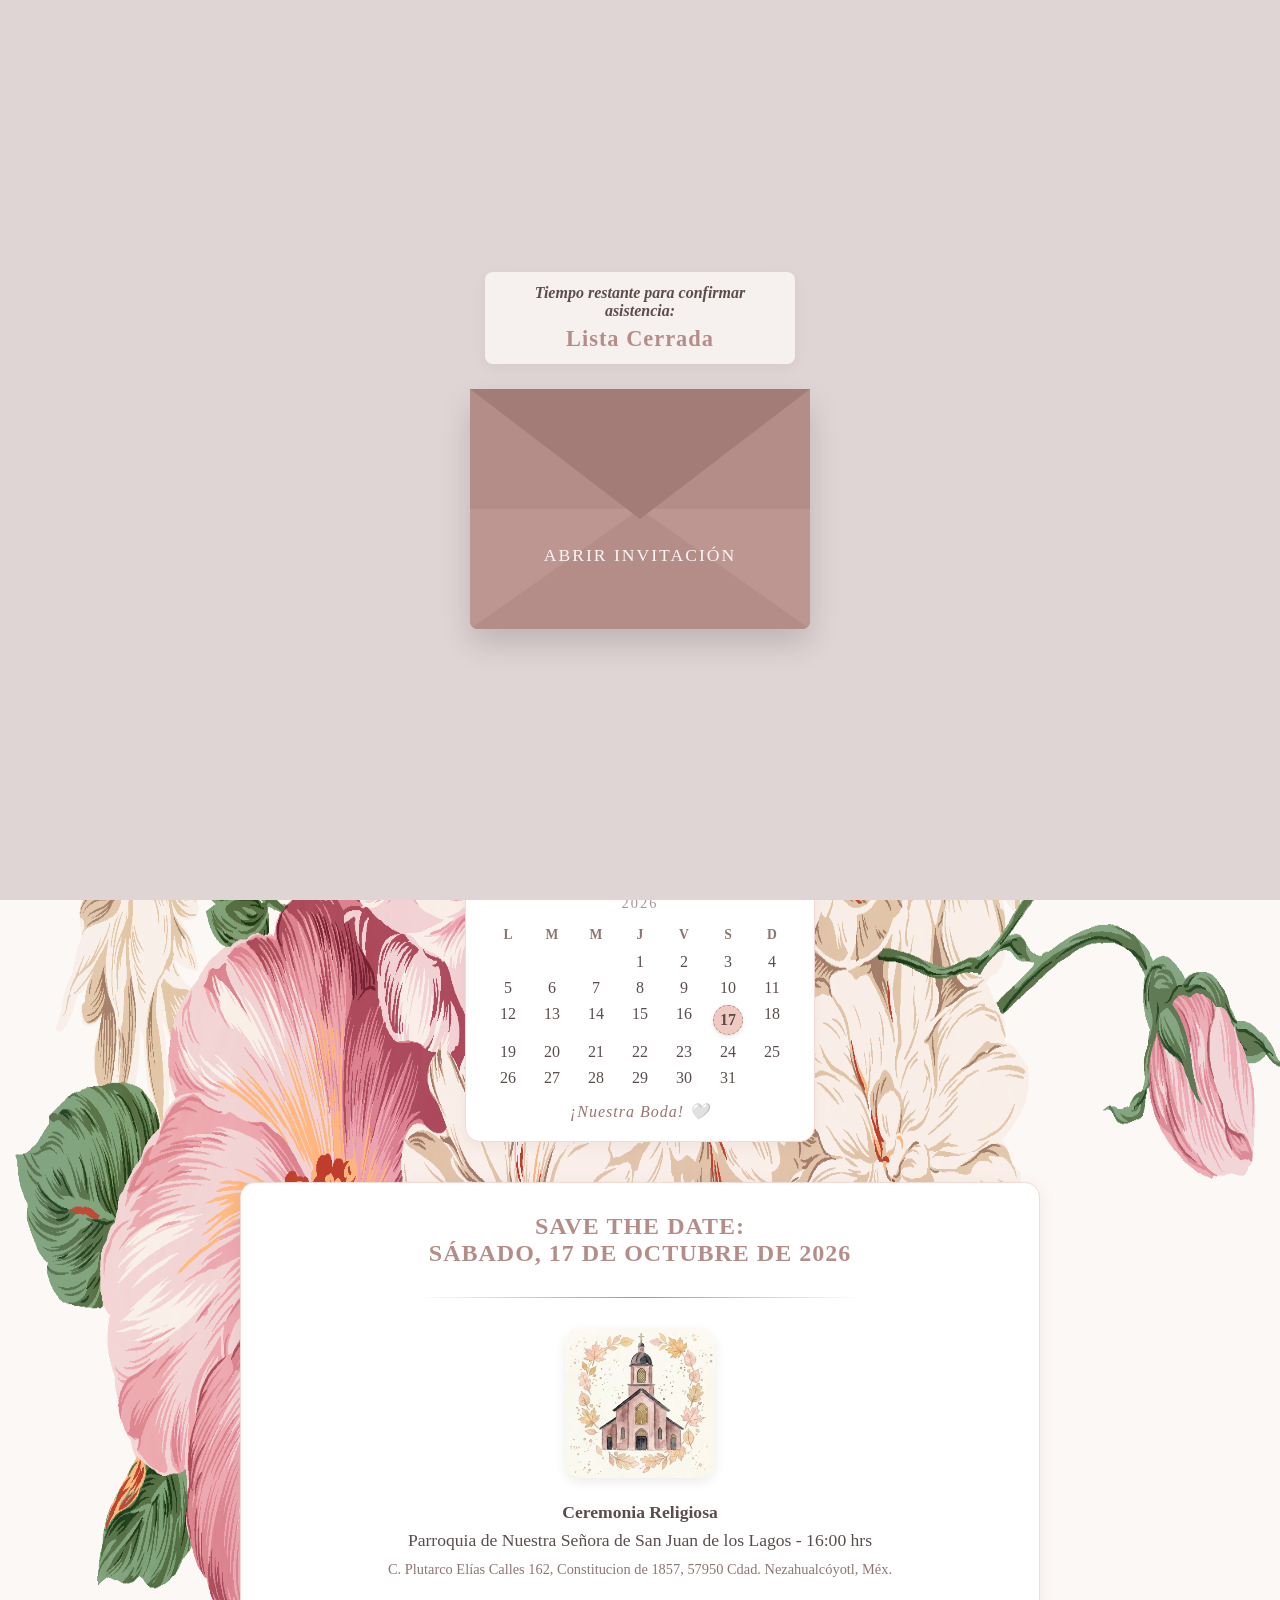
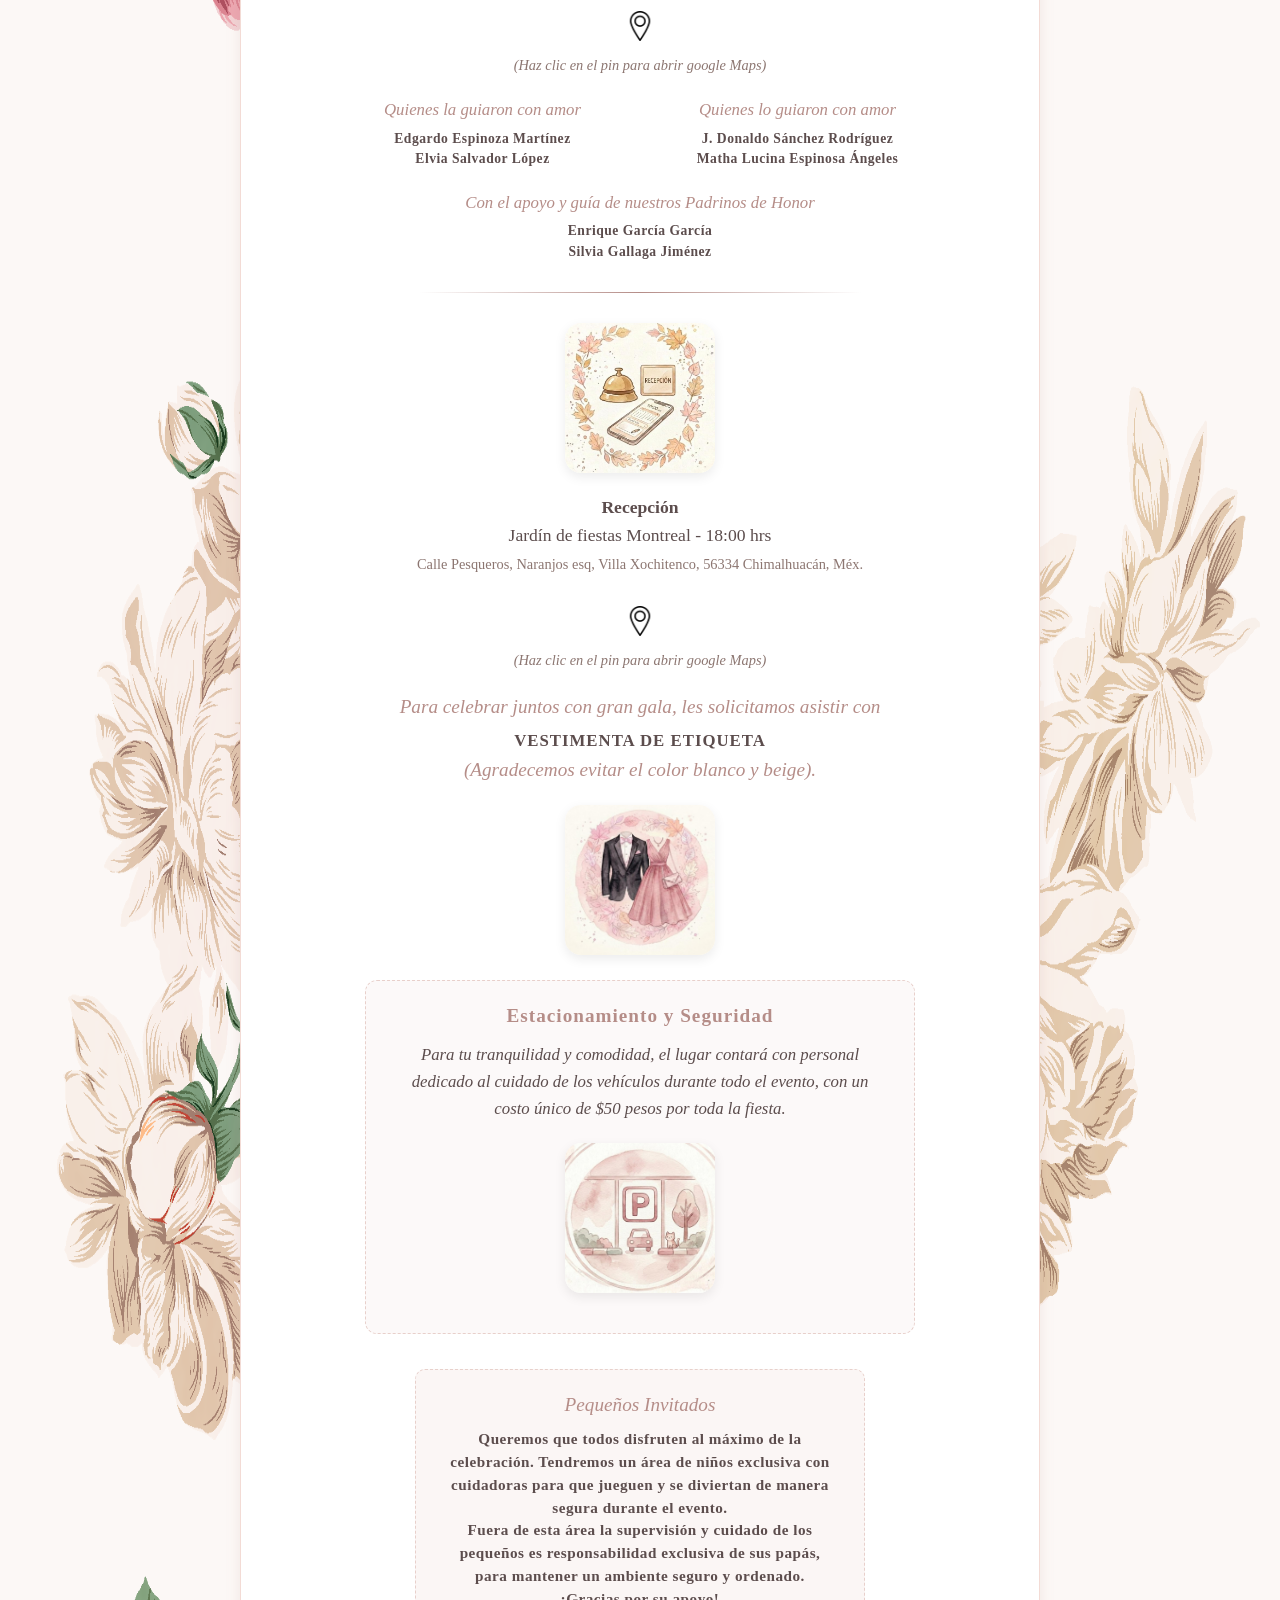
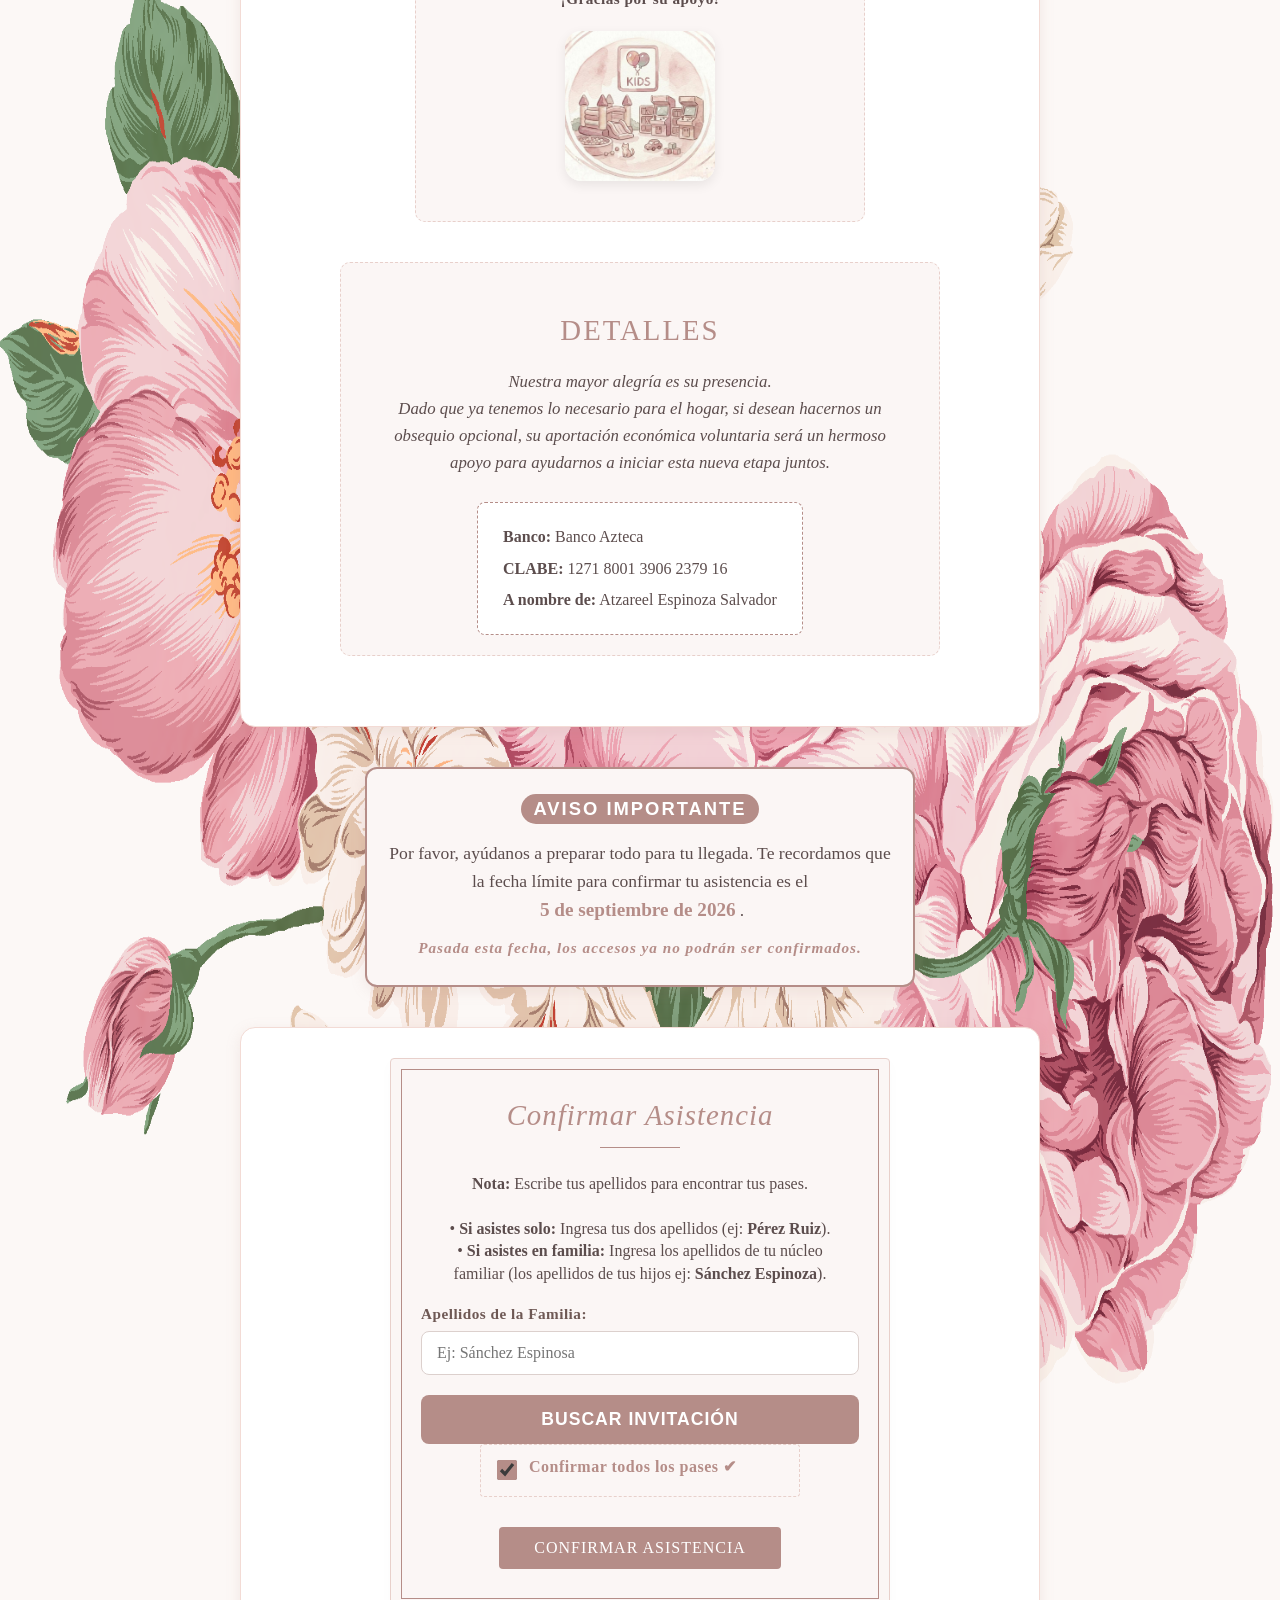
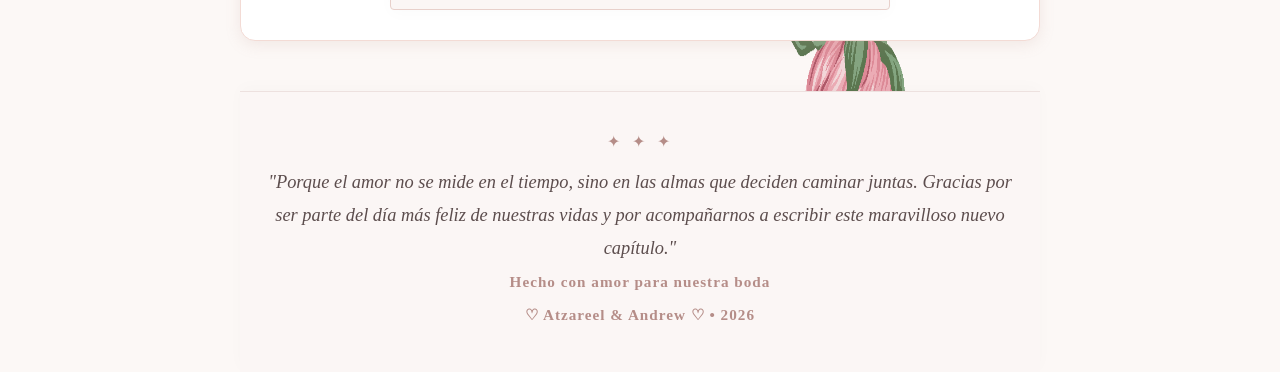
==== index.html @ c11c34b2 "Actualizar index.html" ====
<!DOCTYPE html>
<html lang="es">
<head>
    <meta charset="UTF-8">
    <meta name="viewport" content="width=device-width, initial-scale=1.0">
    <title>Nuestra Boda - Invitación Oficial</title>
    <link rel="stylesheet" type="text/css" href="css\styles.css">
</head>
<body>
    <div id="envelope-layer" class="envelope-wrapper">
        <div id="envelope-layer" class="envelope-wrapper">
           <div class="envelope-container"> 
                <div class="countdown-envelope">
                    <h3>Tiempo restante para confirmar asistencia:</h3>
                    <div id="timer-rsvp" class="timer-display">00d 00h 00m 00s</div>
                </div>

                <div class="envelope" onclick="abrirSobre(this)">
                    <div class="envelope-text">ABRIR INVITACIÓN</div>
                </div>
            </div>
        </div>
    </div>

    <div class="wrapper">
        <header><h1>💐♡<br>Atzareel <br>&<br> Andrew<br>♡💐</h1>
            <h1>¡Nos Casamos!</h1>
            
            <div class="subtitle">DESEAMOS COMPARTIR ESTE DÍA CONTIGO</div>
            <div class="countdown-wedding">
                <h2>FALTAN SOLO:</h2>
                <div id="timer-wedding" class="timer-display-wedding">00d 00h 00m 00s</div>
                <h3>Para el gran día</h3>
            </div>
        </header>

<!-- CALENDARIO INI -->        
        <div style="max-width: 350px; margin: 30px auto; background-color: #ffffff; padding: 20px; border-radius: 15px; border: 1px solid #f3dbd5; box-shadow: 0 4px 12px rgba(181, 141, 136, 0.1);">
            
            <div style="font-family: 'Georgia', serif; font-size: 1.6rem; color: #b58d88; margin-bottom: 5px;">Octubre</div>
            <div style="font-size: 0.9rem; color: #a89692; letter-spacing: 2px; margin-bottom: 15px;">2026</div>
            
            <div style="display: grid; grid-template-columns: repeat(7, 1fr); font-weight: bold; color: #8c7671; font-size: 0.85rem; margin-bottom: 10px;">
                <div>L</div><div>M</div><div>M</div><div>J</div><div>V</div><div>S</div><div>D</div>
            </div>
            
            <div style="display: grid; grid-template-columns: repeat(7, 1fr); row-gap: 8px; font-family: 'Times New Roman', serif; color: #5c4d4d;">
                <div></div><div></div><div></div>
                
                <div>1</div><div>2</div><div>3</div><div>4</div>
                <div>5</div><div>6</div><div>7</div><div>8</div><div>9</div><div>10</div><div>11</div>
                <div>12</div><div>13</div><div>14</div><div>15</div><div>16</div>
                
                <div style="position: relative; display: flex; align-items: center; justify-content: center;">
                    <span style="background-color: #f0c9c2; color: #5c4d4d; font-weight: bold; width: 30px; height: 30px; border-radius: 50%; display: flex; align-items: center; justify-content: center; border: 1px dashed #b58d88; box-shadow: 0 2px 5px rgba(0,0,0,0.1);">
                        17
                    </span>
                </div>
                
                <div>18</div><div>19</div><div>20</div><div>21</div><div>22</div><div>23</div><div>24</div>
                <div>25</div><div>26</div><div>27</div><div>28</div><div>29</div><div>30</div><div>31</div>
            </div>
            
            <div style="margin-top: 15px; font-family: 'Georgia', serif; font-style: italic; color: #9c746f; font-size: 1rem; letter-spacing: 1px;">
                ¡Nuestra Boda! 🤍
            </div>
        </div><!-- CALENDARIO FIN -->

        <div class="details-section">
            <div class="date">SAVE THE DATE:<br>SÁBADO, 17 DE OCTUBRE DE 2026</div>
            <div class="divider"></div>
            
            <div class="info-block">
                <div class="single-image-container">
                    <img src="img/church.png" alt="Church" class="invitation-img">
                </div>
                <strong>Ceremonia Religiosa</strong><br>
                Parroquia de Nuestra Señora de San Juan de los Lagos - 16:00 hrs<br>
                <span style="font-size: 0.9rem; color: #8c7671;"> C. Plutarco Elías Calles 162, Constitucion de 1857, 57950 Cdad. Nezahualcóyotl, Méx.<br><br><a href="https://maps.app.goo.gl/B1A2YHB2rVFn5Psm7" target="_blank" style="color: inherit; text-decoration: none;"><img src="img/pin.png" alt="ubi" width="30" height="30"></a>
                    <p style="font-family: 'Times New Roman', Times, serif; font-size: 0.9rem; color: #8c7671; font-style: italic; margin-top: 5px; margin-bottom: 20px;">
                        (Haz clic en el pin para abrir google Maps)
                    </p>

                <div class="family-section" style="margin: auto; max-width: 600px;  font-family: 'Times New Roman', Times, serif; color: #5c4d4d;">
    
                <div class="parents-grid" style="display: grid; grid-template-columns: 1fr 1fr; gap: 30px; ">
                    
                    <div class="parents-column">
                        <div style="font-family: 'Georgia', serif; font-style: italic; font-size: 1.05rem; color: #b58d88; margin-bottom: 5px;">
                            Quienes la guiaron con amor
                        </div>
                        <div style="font-size: 0.85rem; line-height: 1.5; font-weight: bold; letter-spacing: 0.5px;">
                            Edgardo Espinoza Martínez<br>
                            Elvia Salvador López
                        </div>
                    </div>

                    <div class="parents-column">
                        <div style="font-family: 'Georgia', serif; font-style: italic; font-size: 1.05rem; color: #b58d88; margin-bottom: 5px;">
                            Quienes lo guiaron con amor
                        </div>
                        <div style="font-size: 0.85rem; line-height: 1.5; font-weight: bold; letter-spacing: 0.5px;">
                            J. Donaldo Sánchez Rodríguez<br>
                            Matha Lucina Espinosa Ángeles
                        </div>
                    </div>
                    
                </div>

                <div class="godparents-section" style="margin-top: 20px;">
                    <div style="font-family: 'Georgia', serif; font-style: italic; font-size: 1.05rem; color: #b58d88; margin-bottom: 5px;">
                        Con el apoyo y guía de nuestros Padrinos de Honor
                    </div>
                    <div style="font-size: 0.85rem; line-height: 1.5; font-weight: bold; letter-spacing: 0.5px;">
                        Enrique García García<br>
                        Silvia Gallaga Jiménez
                    </div>
                </div>
                </div></span>
            </div>
            
            <div class="divider"></div>
            
            <div class="info-block">
                <div class="single-image-container">
                    <img src="img/recepcion.png" alt="recepcion" class="invitation-img">
                </div>
                <strong>Recepción</strong><br>
                Jardín de fiestas Montreal - 18:00 hrs<br>
                <span style="font-size: 0.9rem; color: #8c7671;">Calle Pesqueros, Naranjos esq, Villa Xochitenco, 56334 Chimalhuacán, Méx.<br><br><a href="https://maps.app.goo.gl/fonnjxwTuxXDcRhc6" target="_blank" style="color: inherit; text-decoration: none;"><img src="img/pin.png" alt="ubi" width="30" height="30"></a>
                    <p style="font-family: 'Times New Roman', Times, serif; font-size: 0.9rem; color: #8c7671; font-style: italic; margin-top: 5px; margin-bottom: 20px;">
                        (Haz clic en el pin para abrir google Maps)
                    </p>
                    <div style="margin:auto; font-family: 'Georgia', serif; text-align: center; color: #5c4d4d;">
                    <div style="font-size: 1.2rem; color: #b58d88; font-style: italic; margin-bottom: 5px;">Para celebrar juntos con gran gala, les solicitamos asistir con</div>
                    <div style="font-size: 1.05rem; font-weight: bold; letter-spacing: 1px;">VESTIMENTA DE ETIQUETA</div><div style="font-size: 1.2rem; color: #b58d88; font-style: italic; margin-bottom: 5px;">(Agradecemos evitar el color blanco y beige).</div></div>

                    <div class="single-image-container">
                        <img src="img/dressCode.png" alt="DressCode" class="invitation-img">
                    </div>
                </span>
                <!-- NOTA DE ESTACIONAMIENTO / CUIDADO DE AUTOS -->
                <div class="parking-section">
                    <h3 class="parking-title">Estacionamiento y Seguridad</h3>
                    <p class="parking-text">
                        Para tu tranquilidad y comodidad, el lugar contará con personal dedicado al 
                        cuidado de los vehículos durante todo el evento, con un costo único de $50 pesos por toda la fiesta.
                    </p>

                    <div class="single-image-container">
                        <img src="img/parking.png" alt="parking" class="invitation-img">
                    </div>
                </div>

                <div style="margin: 35px auto; max-width: 450px; background-color: #fbf6f5; padding: 20px; border-radius: 10px; border: 1px dashed #e8d0cb; font-family: 'Times New Roman', Times, serif; color: #5c4d4d;">
                    <div style="font-family: 'Georgia', serif; font-style: italic; font-size: 1.2rem; color: #b58d88; margin-bottom: 8px;">
                        Pequeños Invitados
                    </div>
                    <div style="font-size: 0.95rem; line-height: 1.5; font-weight: bold; letter-spacing: 0.5px; padding: 0 10px;">
                        Queremos que todos disfruten al máximo de la celebración. Tendremos un área de niños exclusiva con cuidadoras para que jueguen y se diviertan de manera segura durante el evento. <br>Fuera de esta área la supervisión y cuidado de los pequeños es responsabilidad exclusiva de sus papás, para mantener un ambiente seguro y ordenado. ¡Gracias por su apoyo!
                    </div>

                    <div class="single-image-container">
                        <img src="img/kidsArea.png" alt="kidsArea" class="invitation-img">
                    </div>
                </div>

                <div class="gift-section" style="border-radius: 10px; border: 1px dashed #e8d0cb;">
                    <h2 class="gift-title">Detalles</h2>
                    <p class="gift-text">
                        Nuestra mayor alegría es su presencia.<br>Dado que ya tenemos lo necesario para el hogar, 
                        si desean hacernos un obsequio opcional, su aportación económica voluntaria 
                        será un hermoso apoyo para ayudarnos a iniciar esta nueva etapa juntos.
                    </p>
                    
                    <div class="bank-details">
                        <p><strong>Banco:</strong> Banco Azteca</p>
                        <p><strong>CLABE:</strong> 1271 8001 3906 2379 16</p>
                        <p><strong>A nombre de:</strong> Atzareel Espinoza Salvador</p>
                    </div>
                </div>
            </div>
        </div>

        <!-- BANNER DISCLAIMER: FECHA LÍMITE DE CONFIRMACIÓN -->
        <div class="disclaimer-rsvp">
            <div class="disclaimer-badge">AVISO IMPORTANTE</div>
            <p class="disclaimer-text">
                Por favor, ayúdanos a preparar todo para tu llegada. 
                Te recordamos que la fecha límite para confirmar tu asistencia es el 
                <strong>5 de septiembre de 2026</strong>. 
                <span style="font-size: 0.95rem; letter-spacing: 1px; color: #b58d88; font-style: italic; font-weight: bold;">Pasada esta fecha, los accesos ya no podrán ser confirmados.</span>
            </p>
        </div>

        <section id="rsvp-section" class="details-section">
            <div style="max-width: 500px; margin: 0 auto; background: #fbf6f5; padding: 40px 30px; border-radius: 4px; border: 1px solid #e8d0cb; position: relative; box-shadow: 0 4px 15px rgba(0,0,0,0.02);">
                
                <div style="position: absolute; top: 10px; bottom: 10px; left: 10px; right: 10px; border: 1px solid #b58d88; pointer-events: none;"></div>

                <h2 style="font-family: 'Georgia', serif; color: #b58d88; font-size: 1.8rem; margin: 0 0 5px 0; font-style: italic; letter-spacing: 1px;">Confirmar Asistencia</h2>
                <div style="width: 80px; height: 1px; background-color: #b58d88; margin: 15px auto 25px auto;"></div>

                <div id="rsvp-search-box">
                    <p style="font-size: 1rem; margin-bottom: 20px; line-height: 1.4; padding: 0 10px;">
                        <strong>Nota: </strong> Escribe tus apellidos para encontrar tus pases. <br><br>• <strong>Si asistes solo:</strong> Ingresa tus dos apellidos (ej: <strong>Pérez Ruiz</strong>).<br>• <strong>Si asistes en familia:</strong> Ingresa los apellidos de tu núcleo familiar (los apellidos de tus hijos ej: <strong>Sánchez Espinoza</strong>).
                    </p>
                   
                        <div id="rsvp-search-box">
                            <div class="grupo-input">
                                <label for="rsvp-search-input">Apellidos de la Familia:</label>
                                <input type="text" id="rsvp-search-input" placeholder="Ej: Sánchez Espinosa" autocomplete="off">
                            </div>
                            <button type="submit" class="btn-principal" id="btn-search-family">BUSCAR INVITACIÓN</button>
                        </div>
                    
                    <div id="search-error-msg" style="display: none;"></div>
                    <div id="search-error-msg" style="color: #cc0000; font-style: italic; font-size: 0.95rem; margin-top: 15px; display: none;"></div>
                </div>

                
                    <div id="rsvp-family-header"></div>
                    
                    <div id="super-check-container" style="background-color: #fbf6f5; padding: 12px; max-width: 320px; margin: 0 auto 20px auto; display: flex; align-items: center; border-radius: 4px; border: 1px dashed #e8d0cb;">
                        <input type="checkbox" id="super-check" checked 
                               style="width: 20px; height: 20px; margin-right: 12px; accent-color: #b58d88; cursor: pointer;">
                        <label for="super-check" style="cursor: pointer; user-select: none; font-weight: bold; font-size: 1rem; color: #b58d88;">
                            Confirmar todos los pases ✔
                        </label>
                    </div>

                    <div id="rsvp-guests-list" style="text-align: left; max-width: 320px; margin: 0 auto 30px auto;"></div>
                    
                    <button type="submit" id="btn-submit-rsvp" 
                            style="background-color: #b58d88; color: white; border: none; padding: 12px 35px; font-family: 'Georgia', serif; font-size: 1rem; cursor: pointer; letter-spacing: 1px; transition: background 0.3s; border-radius: 4px;">
                        CONFIRMAR ASISTENCIA
                    </button>
                

                <div id="rsvp-success-msg" style="display: none; font-size: 1.25rem; color: #b58d88; font-style: italic; line-height: 1.5; padding: 20px 0;">
                    ✨ ¡Tu asistencia ha sido confirmada con éxito! <br>Gracias por bloquear la fecha, nos vemos muy pronto.

                    <div style="margin: 35px auto; max-width: 450px; background-color: #fbf6f5; padding: 20px; border-radius: 10px; border: 1px dashed #e8d0cb; font-family: 'Times New Roman', Times, serif; color: #5c4d4d;">
                        <div style="font-family: 'Georgia', serif; font-style: italic; font-size: 1.2rem; color: #b58d88; margin-bottom: 8px;">
                            Pases virtuales 
                        </div>
                        <div style="font-size: 0.95rem; line-height: 1.5; font-weight: bold; letter-spacing: 0.5px; padding: 0 10px;">
                            Tu acceso al salón se agilizará escaneando el código QR de tus pases virtuales mostrados por los recepcionistas en la entrada.<br><br>
                            Nota: Para cualquier cambio o confirmación de lugares adicionales, por favor contáctanos directamente a nosotros para garantizar la perfecta distribución de las mesas.
                        </div>
                    </div>
                </div>
            </div>
        </section>

        <script src="baseDatos/invitados.js"></script>
        
        <script src="js/app.js"></script>

        <!-- PIE DE PÁGINA: DEDICATORIA FINAL -->
        <footer class="footer-dedicatoria">
            <!-- Un pequeño adorno clásico antes del texto -->
            <div class="dedicatoria-icono">✦ ✦ ✦</div>
            
            <p class="dedicatoria-texto">
                "Porque el amor no se mide en el tiempo, sino en las almas que deciden caminar juntas. 
                Gracias por ser parte del día más feliz de nuestras vidas y por acompañarnos a escribir 
                este maravilloso nuevo capítulo."
                <br>
                <span style="font-size: 0.95rem; letter-spacing: 1px; color: #b58d88; font-style: normal; font-weight: bold;">
                    Hecho con amor para nuestra boda<br>♡ Atzareel & Andrew ♡ • 2026
                </span>
            </p>
        </footer>
    </div>

    <!-- REPRODUCTOR DE AUDIO NATIVO (Ponlo justo antes de cerrar </body>) -->
    <audio id="musica-boda" src="music/hasta_mi_final.mp3" loop preload="auto"></audio>
</body>
</html>
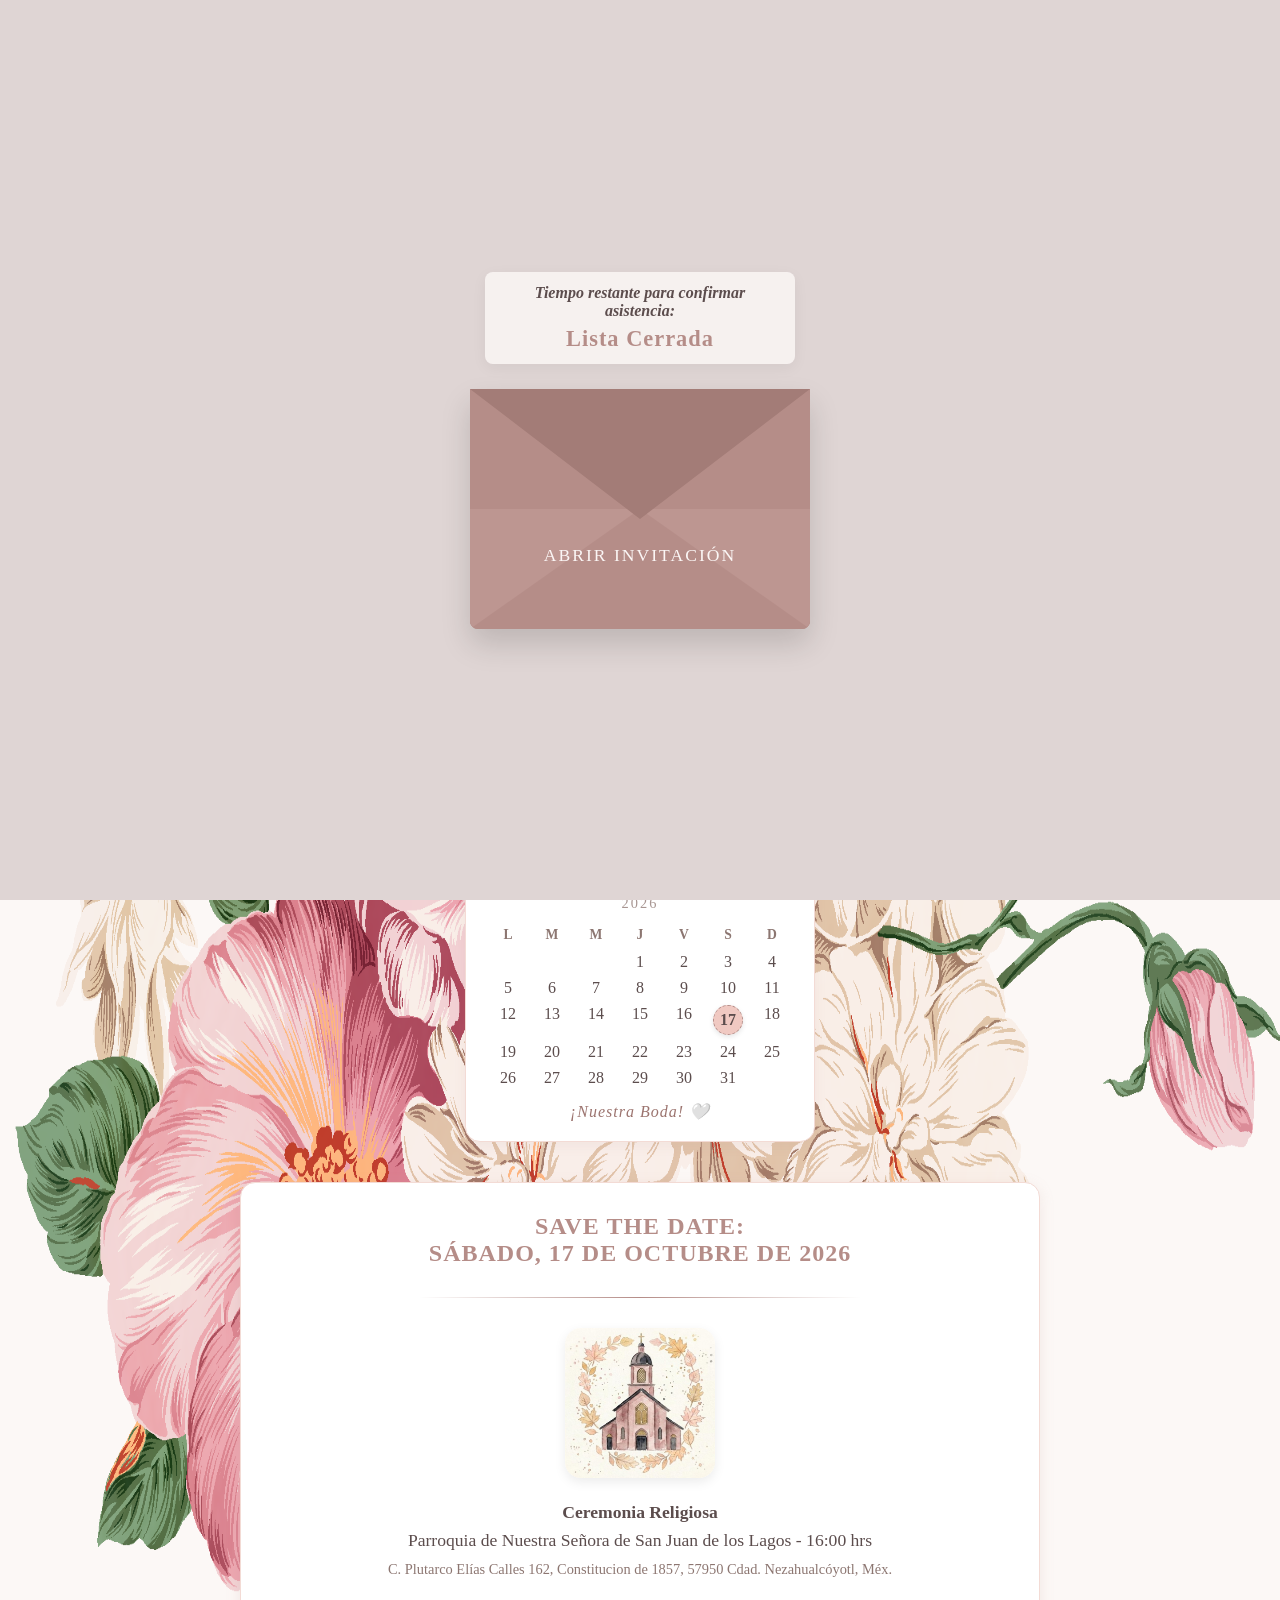
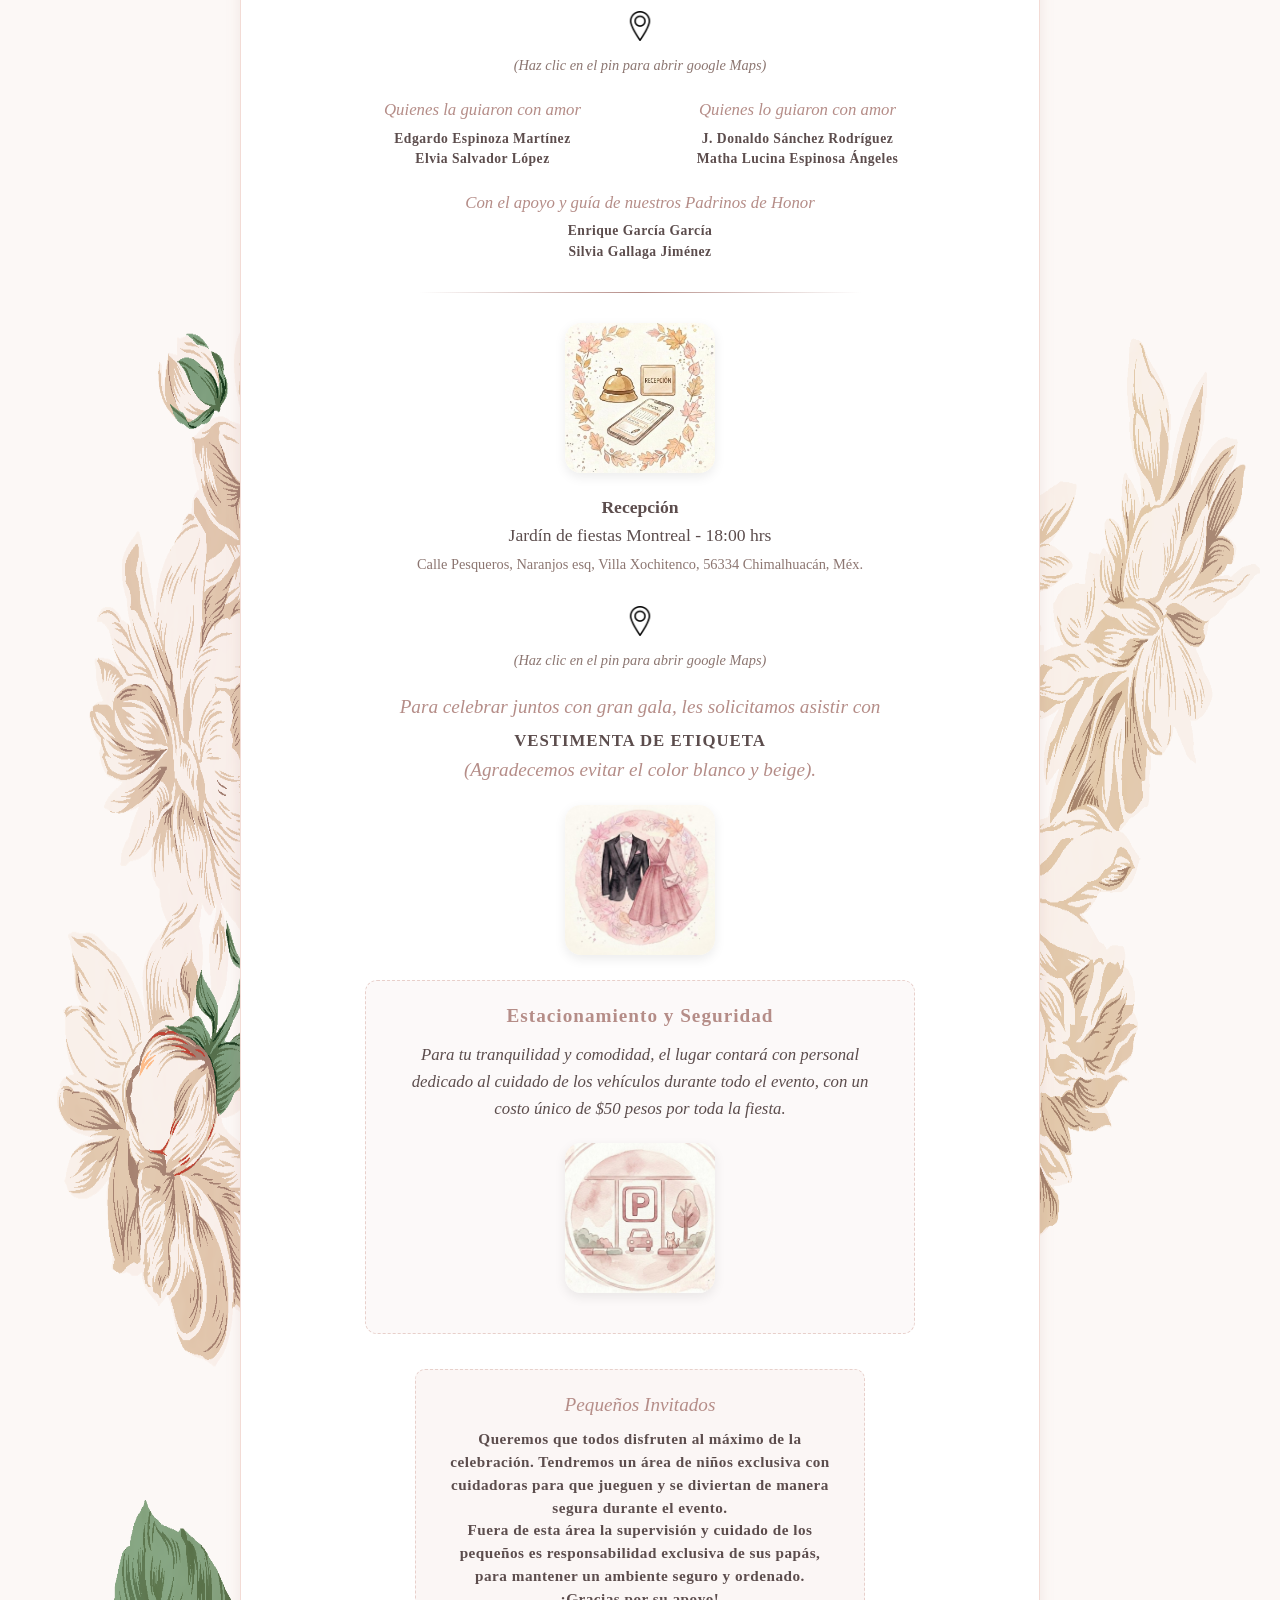
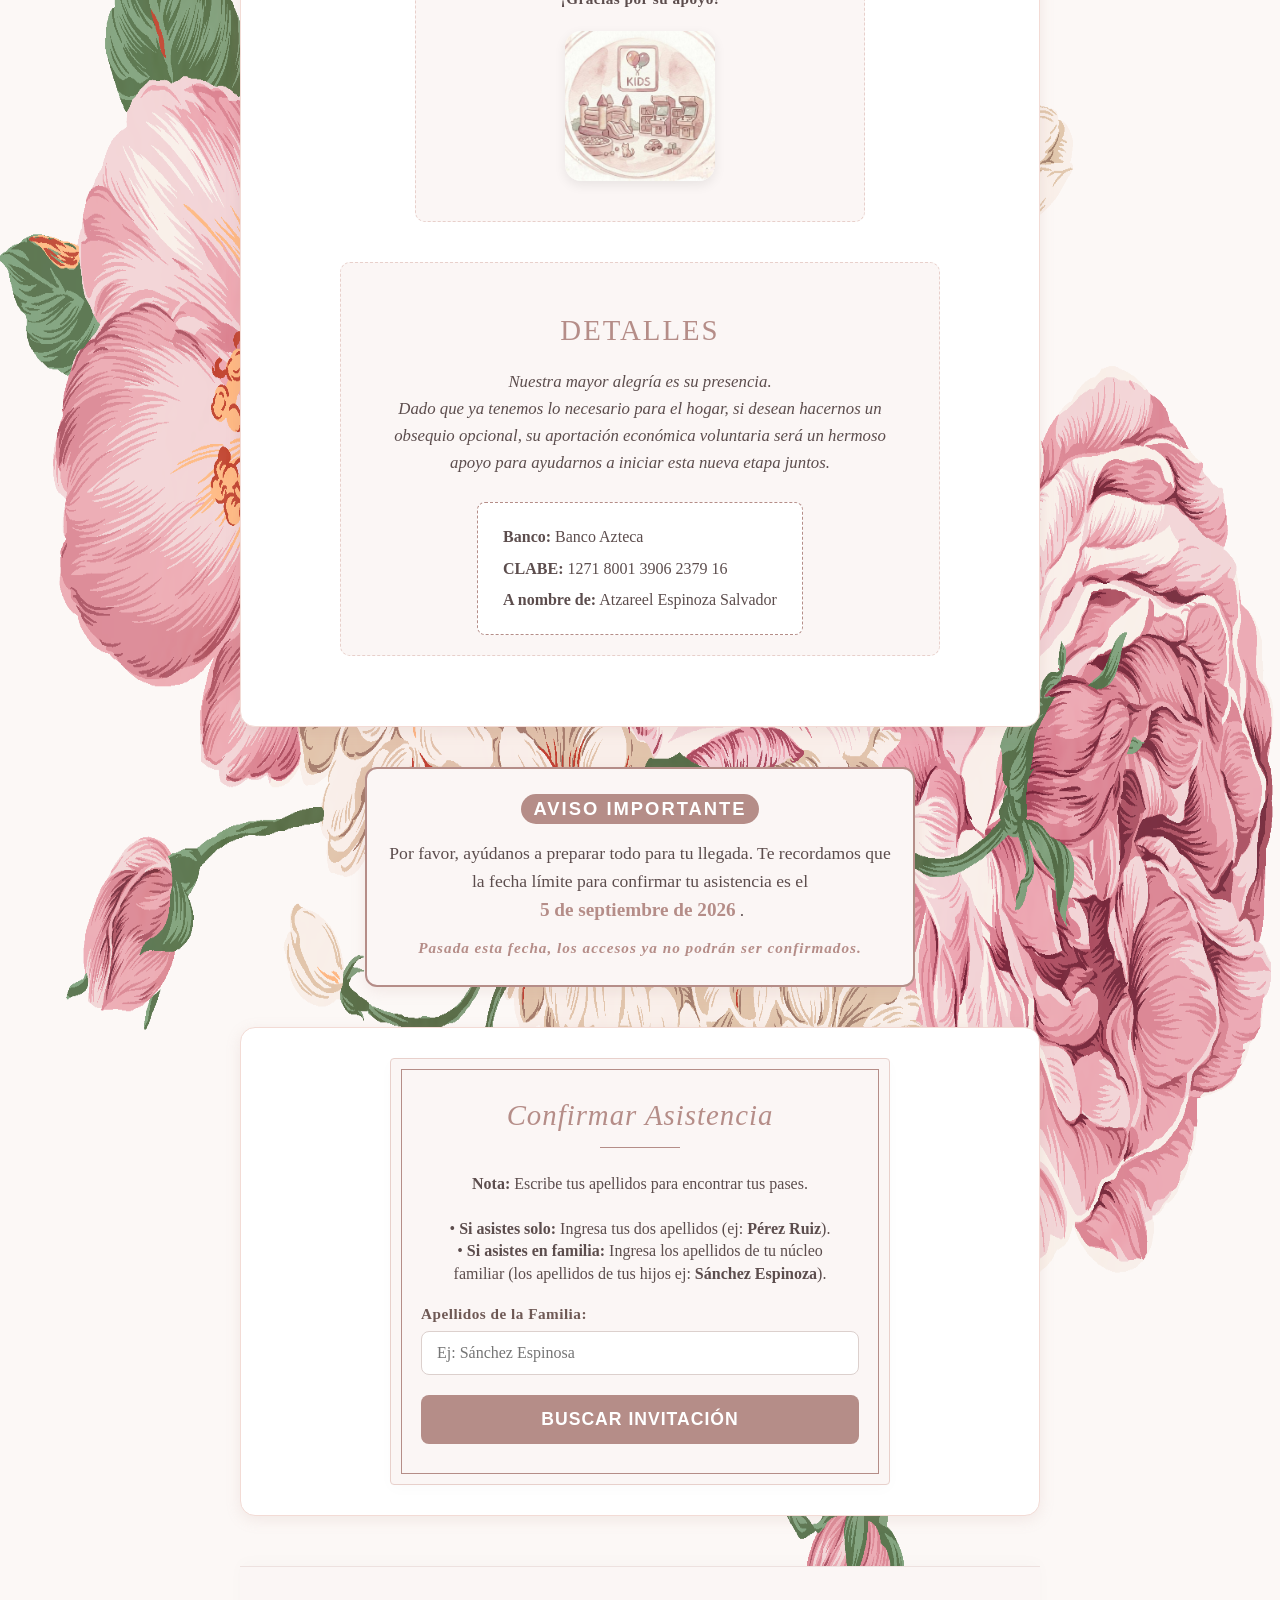
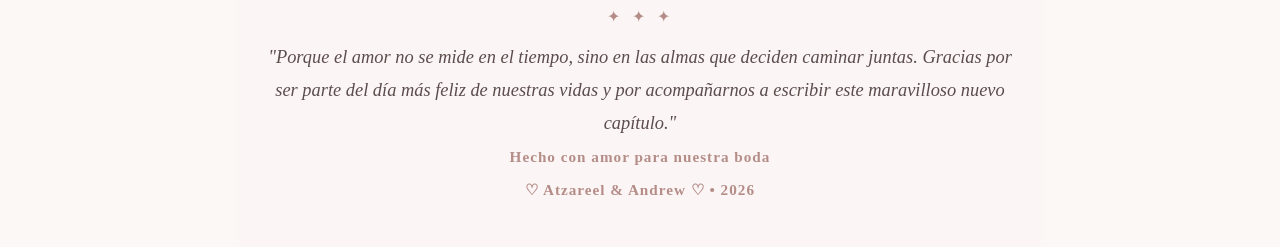
==== commit f0602066: "Actualizar index.html" ====
--- a/index.html
+++ b/index.html
@@ -218,7 +218,7 @@
                     <div id="search-error-msg" style="color: #cc0000; font-style: italic; font-size: 0.95rem; margin-top: 15px; display: none;"></div>
                 </div>
 
-                
+                <form id="wedding-rsvp-form" style="display: none;">
                     <div id="rsvp-family-header"></div>
                     
                     <div id="super-check-container" style="background-color: #fbf6f5; padding: 12px; max-width: 320px; margin: 0 auto 20px auto; display: flex; align-items: center; border-radius: 4px; border: 1px dashed #e8d0cb;">
@@ -235,7 +235,7 @@
                             style="background-color: #b58d88; color: white; border: none; padding: 12px 35px; font-family: 'Georgia', serif; font-size: 1rem; cursor: pointer; letter-spacing: 1px; transition: background 0.3s; border-radius: 4px;">
                         CONFIRMAR ASISTENCIA
                     </button>
-                
+                </form>
 
                 <div id="rsvp-success-msg" style="display: none; font-size: 1.25rem; color: #b58d88; font-style: italic; line-height: 1.5; padding: 20px 0;">
                     ✨ ¡Tu asistencia ha sido confirmada con éxito! <br>Gracias por bloquear la fecha, nos vemos muy pronto.
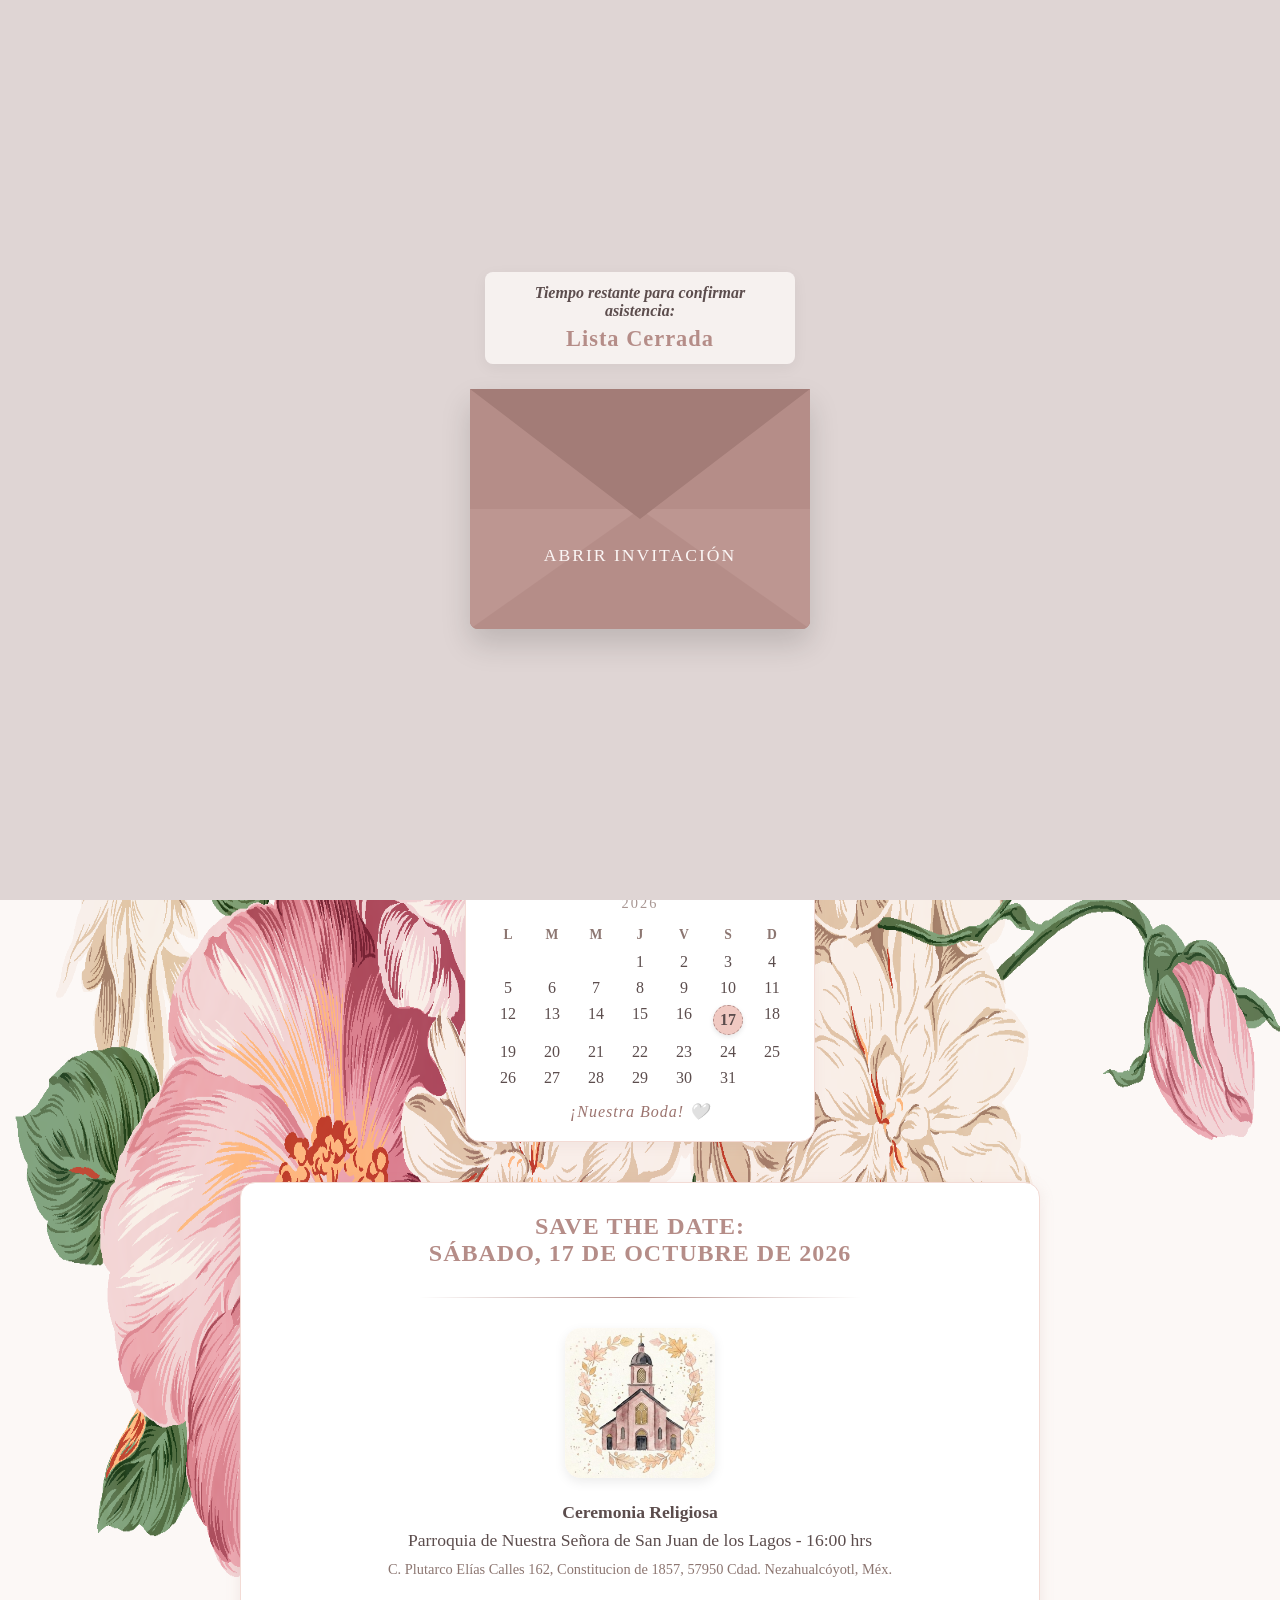
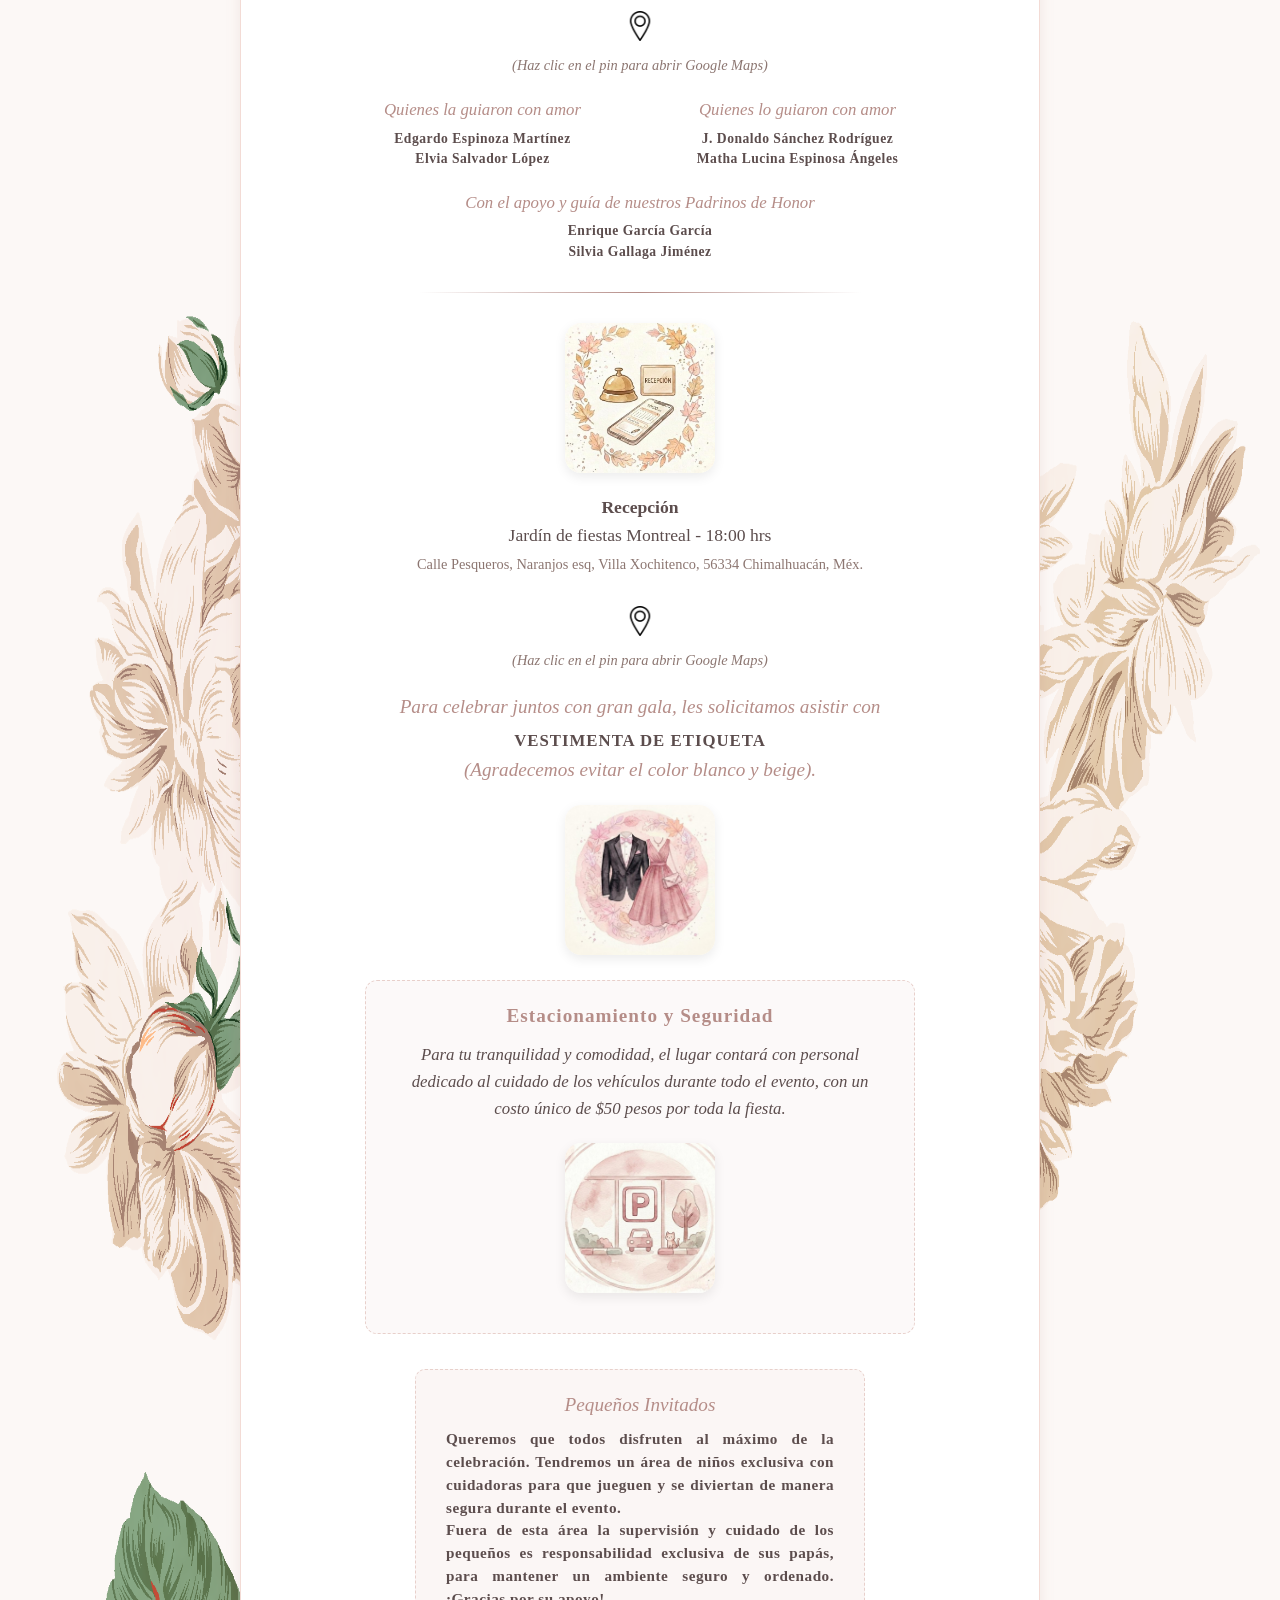
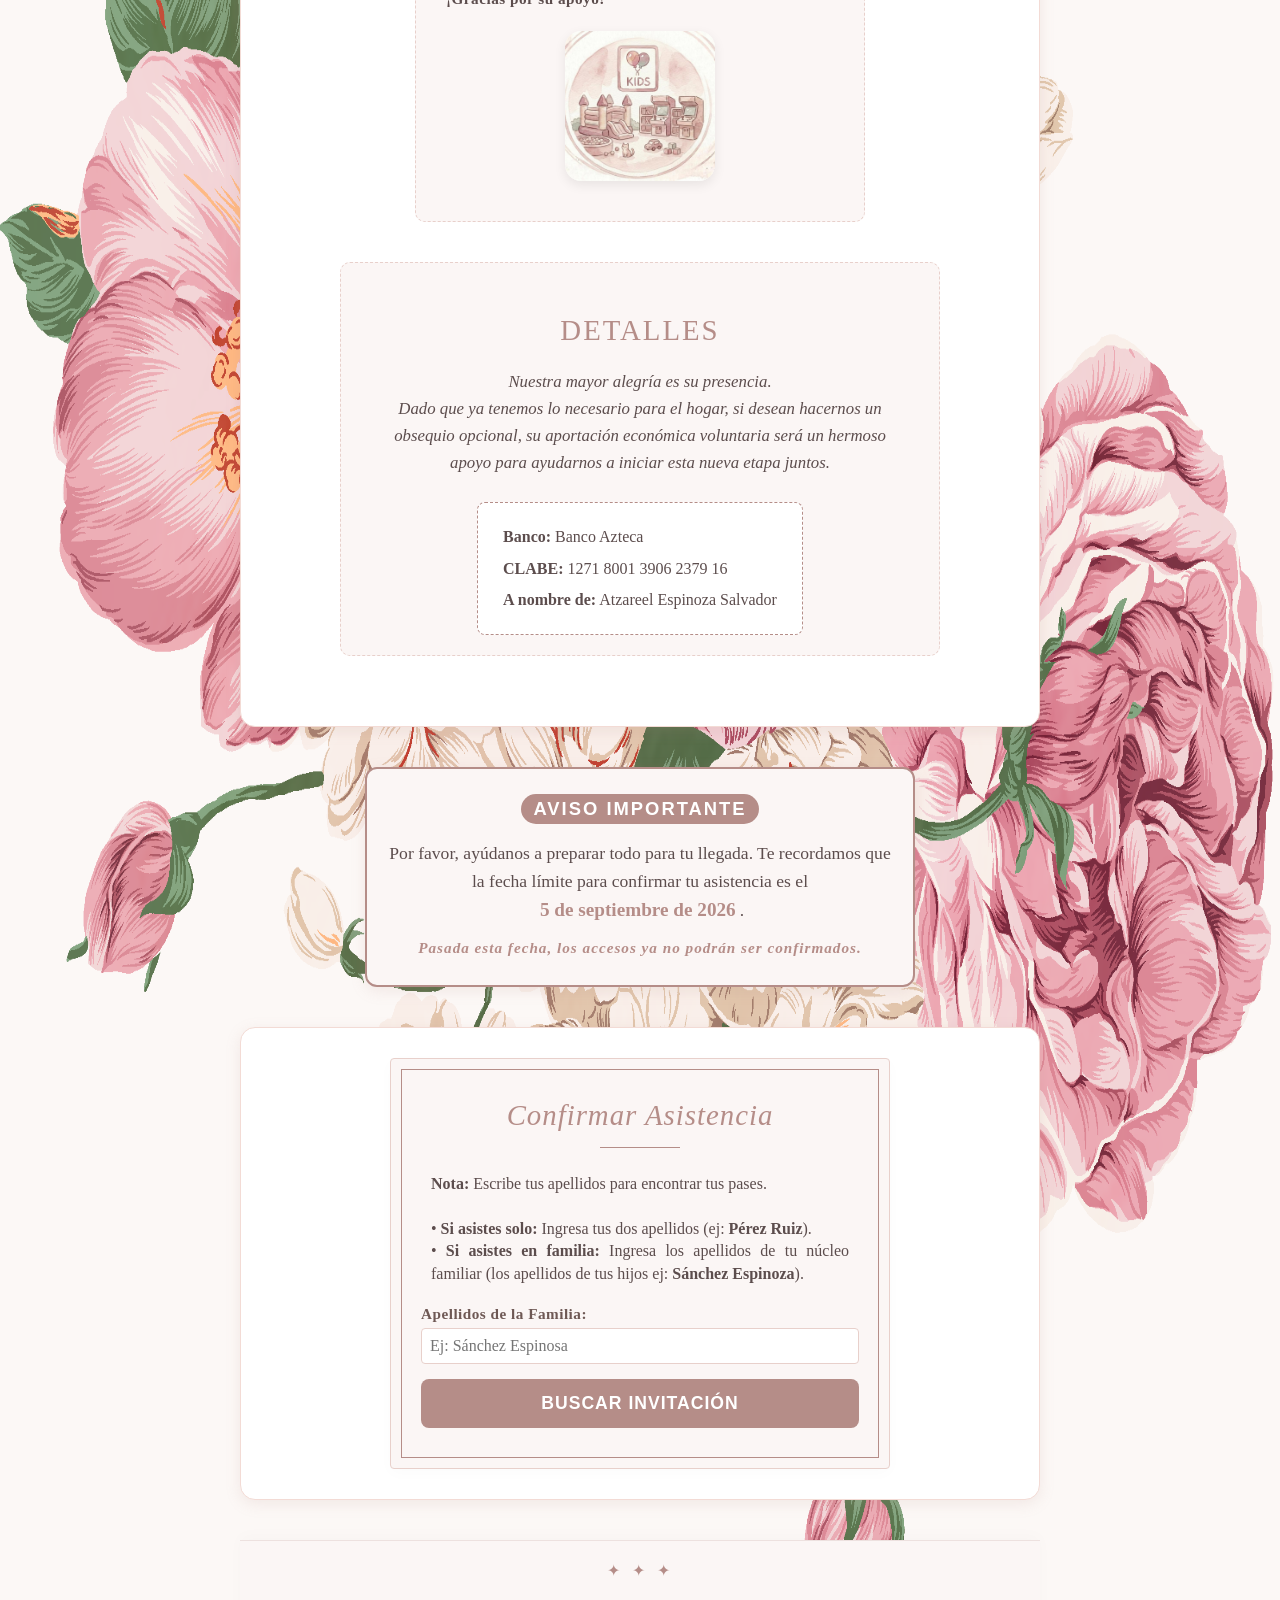
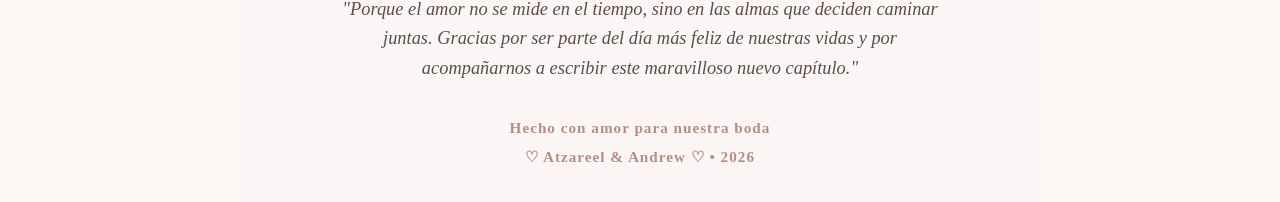
==== commit b6a66ddc: "Actualizar index.html" ====
--- a/index.html
+++ b/index.html
@@ -4,28 +4,29 @@
     <meta charset="UTF-8">
     <meta name="viewport" content="width=device-width, initial-scale=1.0">
     <title>Nuestra Boda - Invitación Oficial</title>
-    <link rel="stylesheet" type="text/css" href="css\styles.css">
+    <link rel="stylesheet" type="text/css" href="css/styles.css">
 </head>
 <body>
+    <!-- CAPA DEL SOBRE (CORREGIDO APERTURA ÚNICA) -->
     <div id="envelope-layer" class="envelope-wrapper">
-        <div id="envelope-layer" class="envelope-wrapper">
-           <div class="envelope-container"> 
-                <div class="countdown-envelope">
-                    <h3>Tiempo restante para confirmar asistencia:</h3>
-                    <div id="timer-rsvp" class="timer-display">00d 00h 00m 00s</div>
-                </div>
-
-                <div class="envelope" onclick="abrirSobre(this)">
-                    <div class="envelope-text">ABRIR INVITACIÓN</div>
-                </div>
+        <div class="envelope-container"> 
+            <div class="countdown-envelope">
+                <h3>Tiempo restante para confirmar asistencia:</h3>
+                <div id="timer-rsvp" class="timer-display">00d 00h 00m 00s</div>
+            </div>
+
+            <div class="envelope" onclick="abrirSobre(this)">
+                <div class="envelope-text">ABRIR INVITACIÓN</div>
             </div>
         </div>
     </div>
 
+    <!-- CONTENIDO PRINCIPAL DE LA INVITACIÓN -->
     <div class="wrapper">
-        <header><h1>💐♡<br>Atzareel <br>&<br> Andrew<br>♡💐</h1>
+        <header>
+            <h1>💐♡<br>Atzareel <br>&<br> Andrew<br>♡💐</h1>
             <h1>¡Nos Casamos!</h1>
-            
+
             <div class="subtitle">DESEAMOS COMPARTIR ESTE DÍA CONTIGO</div>
             <div class="countdown-wedding">
                 <h2>FALTAN SOLO:</h2>
@@ -34,137 +35,150 @@
             </div>
         </header>
 
-<!-- CALENDARIO INI -->        
-        <div style="max-width: 350px; margin: 30px auto; background-color: #ffffff; padding: 20px; border-radius: 15px; border: 1px solid #f3dbd5; box-shadow: 0 4px 12px rgba(181, 141, 136, 0.1);">
-            
+        <!-- SECCIÓN CALENDARIO -->        
+        <div style="max-width: 350px; margin: 30px auto; background-color: #ffffff; padding: 20px; border-radius: 15px; border: 1px solid #f3dbd5; box-shadow: 0 4px 12px rgba(181, 141, 136, 0.1); text-align: center;">
             <div style="font-family: 'Georgia', serif; font-size: 1.6rem; color: #b58d88; margin-bottom: 5px;">Octubre</div>
             <div style="font-size: 0.9rem; color: #a89692; letter-spacing: 2px; margin-bottom: 15px;">2026</div>
-            
+
             <div style="display: grid; grid-template-columns: repeat(7, 1fr); font-weight: bold; color: #8c7671; font-size: 0.85rem; margin-bottom: 10px;">
                 <div>L</div><div>M</div><div>M</div><div>J</div><div>V</div><div>S</div><div>D</div>
             </div>
-            
+
             <div style="display: grid; grid-template-columns: repeat(7, 1fr); row-gap: 8px; font-family: 'Times New Roman', serif; color: #5c4d4d;">
                 <div></div><div></div><div></div>
-                
                 <div>1</div><div>2</div><div>3</div><div>4</div>
                 <div>5</div><div>6</div><div>7</div><div>8</div><div>9</div><div>10</div><div>11</div>
                 <div>12</div><div>13</div><div>14</div><div>15</div><div>16</div>
-                
+
                 <div style="position: relative; display: flex; align-items: center; justify-content: center;">
                     <span style="background-color: #f0c9c2; color: #5c4d4d; font-weight: bold; width: 30px; height: 30px; border-radius: 50%; display: flex; align-items: center; justify-content: center; border: 1px dashed #b58d88; box-shadow: 0 2px 5px rgba(0,0,0,0.1);">
                         17
                     </span>
                 </div>
-                
+
                 <div>18</div><div>19</div><div>20</div><div>21</div><div>22</div><div>23</div><div>24</div>
                 <div>25</div><div>26</div><div>27</div><div>28</div><div>29</div><div>30</div><div>31</div>
             </div>
-            
+
             <div style="margin-top: 15px; font-family: 'Georgia', serif; font-style: italic; color: #9c746f; font-size: 1rem; letter-spacing: 1px;">
                 ¡Nuestra Boda! 🤍
             </div>
-        </div><!-- CALENDARIO FIN -->
-
+        </div>
+
+        <!-- DETALLES DE LA CELEBRACIÓN -->
         <div class="details-section">
             <div class="date">SAVE THE DATE:<br>SÁBADO, 17 DE OCTUBRE DE 2026</div>
             <div class="divider"></div>
-            
+
+            <!-- CEREMONIA RELIGIOSA -->
             <div class="info-block">
                 <div class="single-image-container">
                     <img src="img/church.png" alt="Church" class="invitation-img">
                 </div>
                 <strong>Ceremonia Religiosa</strong><br>
                 Parroquia de Nuestra Señora de San Juan de los Lagos - 16:00 hrs<br>
-                <span style="font-size: 0.9rem; color: #8c7671;"> C. Plutarco Elías Calles 162, Constitucion de 1857, 57950 Cdad. Nezahualcóyotl, Méx.<br><br><a href="https://maps.app.goo.gl/B1A2YHB2rVFn5Psm7" target="_blank" style="color: inherit; text-decoration: none;"><img src="img/pin.png" alt="ubi" width="30" height="30"></a>
+                <span style="font-size: 0.9rem; color: #8c7671;">
+                    C. Plutarco Elías Calles 162, Constitucion de 1857, 57950 Cdad. Nezahualcóyotl, Méx.<br><br>
+                    <a href="https://maps.app.goo.gl/B1A2YHB2rVFn5Psm7" target="_blank" style="color: inherit; text-decoration: none;">
+                        <img src="img/pin.png" alt="ubi" width="30" height="30">
+                    </a>
                     <p style="font-family: 'Times New Roman', Times, serif; font-size: 0.9rem; color: #8c7671; font-style: italic; margin-top: 5px; margin-bottom: 20px;">
-                        (Haz clic en el pin para abrir google Maps)
-                    </p>
-
-                <div class="family-section" style="margin: auto; max-width: 600px;  font-family: 'Times New Roman', Times, serif; color: #5c4d4d;">
-    
-                <div class="parents-grid" style="display: grid; grid-template-columns: 1fr 1fr; gap: 30px; ">
-                    
-                    <div class="parents-column">
-                        <div style="font-family: 'Georgia', serif; font-style: italic; font-size: 1.05rem; color: #b58d88; margin-bottom: 5px;">
-                            Quienes la guiaron con amor
-                        </div>
-                        <div style="font-size: 0.85rem; line-height: 1.5; font-weight: bold; letter-spacing: 0.5px;">
-                            Edgardo Espinoza Martínez<br>
-                            Elvia Salvador López
-                        </div>
-                    </div>
-
-                    <div class="parents-column">
-                        <div style="font-family: 'Georgia', serif; font-style: italic; font-size: 1.05rem; color: #b58d88; margin-bottom: 5px;">
-                            Quienes lo guiaron con amor
-                        </div>
-                        <div style="font-size: 0.85rem; line-height: 1.5; font-weight: bold; letter-spacing: 0.5px;">
-                            J. Donaldo Sánchez Rodríguez<br>
-                            Matha Lucina Espinosa Ángeles
-                        </div>
-                    </div>
-                    
-                </div>
-
-                <div class="godparents-section" style="margin-top: 20px;">
-                    <div style="font-family: 'Georgia', serif; font-style: italic; font-size: 1.05rem; color: #b58d88; margin-bottom: 5px;">
-                        Con el apoyo y guía de nuestros Padrinos de Honor
-                    </div>
-                    <div style="font-size: 0.85rem; line-height: 1.5; font-weight: bold; letter-spacing: 0.5px;">
-                        Enrique García García<br>
-                        Silvia Gallaga Jiménez
-                    </div>
-                </div>
-                </div></span>
-            </div>
-            
+                        (Haz clic en el pin para abrir Google Maps)
+                    </p>
+
+                    <!-- SECCIÓN PADRES Y PADRINOS -->
+                    <div class="family-section" style="margin: auto; max-width: 600px; font-family: 'Times New Roman', Times, serif; color: #5c4d4d; text-align: center;">
+                        <div class="parents-grid" style="display: grid; grid-template-columns: 1fr 1fr; gap: 30px;">
+                            <div class="parents-column">
+                                <div style="font-family: 'Georgia', serif; font-style: italic; font-size: 1.05rem; color: #b58d88; margin-bottom: 5px;">
+                                    Quienes la guiaron con amor
+                                </div>
+                                <div style="font-size: 0.85rem; line-height: 1.5; font-weight: bold; letter-spacing: 0.5px;">
+                                    Edgardo Espinoza Martínez<br>
+                                    Elvia Salvador López
+                                </div>
+                            </div>
+
+                            <div class="parents-column">
+                                <div style="font-family: 'Georgia', serif; font-style: italic; font-size: 1.05rem; color: #b58d88; margin-bottom: 5px;">
+                                    Quienes lo guiaron con amor
+                                </div>
+                                <div style="font-size: 0.85rem; line-height: 1.5; font-weight: bold; letter-spacing: 0.5px;">
+                                    J. Donaldo Sánchez Rodríguez<br>
+                                    Matha Lucina Espinosa Ángeles
+                                </div>
+                            </div>
+                        </div>
+
+                        <div class="godparents-section" style="margin-top: 20px;">
+                            <div style="font-family: 'Georgia', serif; font-style: italic; font-size: 1.05rem; color: #b58d88; margin-bottom: 5px;">
+                                Con el apoyo y guía de nuestros Padrinos de Honor
+                            </div>
+                            <div style="font-size: 0.85rem; line-height: 1.5; font-weight: bold; letter-spacing: 0.5px;">
+                                Enrique García García<br>
+                                Silvia Gallaga Jiménez
+                            </div>
+                        </div>
+                    </div>
+                </span>
+            </div>
+
             <div class="divider"></div>
-            
+
+            <!-- RECEPCIÓN -->
             <div class="info-block">
                 <div class="single-image-container">
                     <img src="img/recepcion.png" alt="recepcion" class="invitation-img">
                 </div>
                 <strong>Recepción</strong><br>
                 Jardín de fiestas Montreal - 18:00 hrs<br>
-                <span style="font-size: 0.9rem; color: #8c7671;">Calle Pesqueros, Naranjos esq, Villa Xochitenco, 56334 Chimalhuacán, Méx.<br><br><a href="https://maps.app.goo.gl/fonnjxwTuxXDcRhc6" target="_blank" style="color: inherit; text-decoration: none;"><img src="img/pin.png" alt="ubi" width="30" height="30"></a>
+                <span style="font-size: 0.9rem; color: #8c7671;">
+                    Calle Pesqueros, Naranjos esq, Villa Xochitenco, 56334 Chimalhuacán, Méx.<br><br>
+                    <a href="https://maps.app.goo.gl/fonnjxwTuxXDcRhc6" target="_blank" style="color: inherit; text-decoration: none;">
+                        <img src="img/pin.png" alt="ubi" width="30" height="30">
+                    </a>
                     <p style="font-family: 'Times New Roman', Times, serif; font-size: 0.9rem; color: #8c7671; font-style: italic; margin-top: 5px; margin-bottom: 20px;">
-                        (Haz clic en el pin para abrir google Maps)
-                    </p>
-                    <div style="margin:auto; font-family: 'Georgia', serif; text-align: center; color: #5c4d4d;">
-                    <div style="font-size: 1.2rem; color: #b58d88; font-style: italic; margin-bottom: 5px;">Para celebrar juntos con gran gala, les solicitamos asistir con</div>
-                    <div style="font-size: 1.05rem; font-weight: bold; letter-spacing: 1px;">VESTIMENTA DE ETIQUETA</div><div style="font-size: 1.2rem; color: #b58d88; font-style: italic; margin-bottom: 5px;">(Agradecemos evitar el color blanco y beige).</div></div>
+                        (Haz clic en el pin para abrir Google Maps)
+                    </p>
+                    
+                    <!-- CÓDIGO DE VESTIMENTA -->
+                    <div style="margin: auto; font-family: 'Georgia', serif; text-align: center; color: #5c4d4d;">
+                        <div style="font-size: 1.2rem; color: #b58d88; font-style: italic; margin-bottom: 5px;">Para celebrar juntos con gran gala, les solicitamos asistir con</div>
+                        <div style="font-size: 1.05rem; font-weight: bold; letter-spacing: 1px;">VESTIMENTA DE ETIQUETA</div>
+                        <div style="font-size: 1.2rem; color: #b58d88; font-style: italic; margin-bottom: 5px;">(Agradecemos evitar el color blanco y beige).</div>
+                    </div>
 
                     <div class="single-image-container">
                         <img src="img/dressCode.png" alt="DressCode" class="invitation-img">
                     </div>
                 </span>
-                <!-- NOTA DE ESTACIONAMIENTO / CUIDADO DE AUTOS -->
+
+                <!-- ESTACIONAMIENTO -->
                 <div class="parking-section">
                     <h3 class="parking-title">Estacionamiento y Seguridad</h3>
                     <p class="parking-text">
                         Para tu tranquilidad y comodidad, el lugar contará con personal dedicado al 
                         cuidado de los vehículos durante todo el evento, con un costo único de $50 pesos por toda la fiesta.
                     </p>
-
                     <div class="single-image-container">
                         <img src="img/parking.png" alt="parking" class="invitation-img">
                     </div>
                 </div>
 
-                <div style="margin: 35px auto; max-width: 450px; background-color: #fbf6f5; padding: 20px; border-radius: 10px; border: 1px dashed #e8d0cb; font-family: 'Times New Roman', Times, serif; color: #5c4d4d;">
+                <!-- ÁREA DE NIÑOS -->
+                <div style="margin: 35px auto; max-width: 450px; background-color: #fbf6f5; padding: 20px; border-radius: 10px; border: 1px dashed #e8d0cb; font-family: 'Times New Roman', Times, serif; color: #5c4d4d; text-align: center;">
                     <div style="font-family: 'Georgia', serif; font-style: italic; font-size: 1.2rem; color: #b58d88; margin-bottom: 8px;">
                         Pequeños Invitados
                     </div>
-                    <div style="font-size: 0.95rem; line-height: 1.5; font-weight: bold; letter-spacing: 0.5px; padding: 0 10px;">
+                    <div style="font-size: 0.95rem; line-height: 1.5; font-weight: bold; letter-spacing: 0.5px; padding: 0 10px; text-align: justify;">
                         Queremos que todos disfruten al máximo de la celebración. Tendremos un área de niños exclusiva con cuidadoras para que jueguen y se diviertan de manera segura durante el evento. <br>Fuera de esta área la supervisión y cuidado de los pequeños es responsabilidad exclusiva de sus papás, para mantener un ambiente seguro y ordenado. ¡Gracias por su apoyo!
                     </div>
-
                     <div class="single-image-container">
                         <img src="img/kidsArea.png" alt="kidsArea" class="invitation-img">
                     </div>
                 </div>
 
+                <!-- MESA DE REGALOS / EFECTIVO -->
                 <div class="gift-section" style="border-radius: 10px; border: 1px dashed #e8d0cb;">
                     <h2 class="gift-title">Detalles</h2>
                     <p class="gift-text">
@@ -172,7 +186,6 @@
                         si desean hacernos un obsequio opcional, su aportación económica voluntaria 
                         será un hermoso apoyo para ayudarnos a iniciar esta nueva etapa juntos.
                     </p>
-                    
                     <div class="bank-details">
                         <p><strong>Banco:</strong> Banco Azteca</p>
                         <p><strong>CLABE:</strong> 1271 8001 3906 2379 16</p>
@@ -182,7 +195,7 @@
             </div>
         </div>
 
-        <!-- BANNER DISCLAIMER: FECHA LÍMITE DE CONFIRMACIÓN -->
+        <!-- BANNER DE FECHA LÍMITE -->
         <div class="disclaimer-rsvp">
             <div class="disclaimer-badge">AVISO IMPORTANTE</div>
             <p class="disclaimer-text">
@@ -193,58 +206,61 @@
             </p>
         </div>
 
+        <!-- =========================================================================
+             SECCIÓN RSVP - TOTALMENTE CONTROLADA Y ENLAZADA
+             ========================================================================= -->
         <section id="rsvp-section" class="details-section">
-            <div style="max-width: 500px; margin: 0 auto; background: #fbf6f5; padding: 40px 30px; border-radius: 4px; border: 1px solid #e8d0cb; position: relative; box-shadow: 0 4px 15px rgba(0,0,0,0.02);">
-                
+            <div style="max-width: 500px; margin: 0 auto; background: #fbf6f5; padding: 40px 30px; border-radius: 4px; border: 1px solid #e8d0cb; position: relative; box-shadow: 0 4px 15px rgba(0,0,0,0.02); text-align: center;">
+
                 <div style="position: absolute; top: 10px; bottom: 10px; left: 10px; right: 10px; border: 1px solid #b58d88; pointer-events: none;"></div>
 
                 <h2 style="font-family: 'Georgia', serif; color: #b58d88; font-size: 1.8rem; margin: 0 0 5px 0; font-style: italic; letter-spacing: 1px;">Confirmar Asistencia</h2>
                 <div style="width: 80px; height: 1px; background-color: #b58d88; margin: 15px auto 25px auto;"></div>
 
+                <!-- BLOQUE DE BÚSQUEDA -->
                 <div id="rsvp-search-box">
-                    <p style="font-size: 1rem; margin-bottom: 20px; line-height: 1.4; padding: 0 10px;">
+                    <p style="font-size: 1rem; margin-bottom: 20px; line-height: 1.4; padding: 0 10px; text-align: justify;">
                         <strong>Nota: </strong> Escribe tus apellidos para encontrar tus pases. <br><br>• <strong>Si asistes solo:</strong> Ingresa tus dos apellidos (ej: <strong>Pérez Ruiz</strong>).<br>• <strong>Si asistes en familia:</strong> Ingresa los apellidos de tu núcleo familiar (los apellidos de tus hijos ej: <strong>Sánchez Espinoza</strong>).
                     </p>
-                   
-                        <div id="rsvp-search-box">
-                            <div class="grupo-input">
-                                <label for="rsvp-search-input">Apellidos de la Familia:</label>
-                                <input type="text" id="rsvp-search-input" placeholder="Ej: Sánchez Espinosa" autocomplete="off">
-                            </div>
-                            <button type="submit" class="btn-principal" id="btn-search-family">BUSCAR INVITACIÓN</button>
-                        </div>
-                    
-                    <div id="search-error-msg" style="display: none;"></div>
+
+                    <form id="rsvp-search-form">
+                        <div class="grupo-input" style="text-align: left; margin-bottom: 15px;">
+                            <label for="rsvp-search-input" style="display: block; margin-bottom: 5px; font-weight: bold;">Apellidos de la Familia:</label>
+                            <input type="text" id="rsvp-search-input" placeholder="Ej: Sánchez Espinosa" autocomplete="off" required style="width: 100%; padding: 8px; border: 1px solid #e8d0cb; border-radius: 4px;">
+                        </div>
+                        <button type="submit" class="btn-principal" id="btn-search-family">BUSCAR INVITACIÓN</button>
+                    </form>
+
                     <div id="search-error-msg" style="color: #cc0000; font-style: italic; font-size: 0.95rem; margin-top: 15px; display: none;"></div>
                 </div>
 
+                <!-- FORMULARIO DE INVITADOS (SE MUESTRA TRAS BUSCAR) -->
                 <form id="wedding-rsvp-form" style="display: none;">
                     <div id="rsvp-family-header"></div>
-                    
+
                     <div id="super-check-container" style="background-color: #fbf6f5; padding: 12px; max-width: 320px; margin: 0 auto 20px auto; display: flex; align-items: center; border-radius: 4px; border: 1px dashed #e8d0cb;">
-                        <input type="checkbox" id="super-check" checked 
-                               style="width: 20px; height: 20px; margin-right: 12px; accent-color: #b58d88; cursor: pointer;">
+                        <input type="checkbox" id="super-check" checked style="width: 20px; height: 20px; margin-right: 12px; accent-color: #b58d88; cursor: pointer;">
                         <label for="super-check" style="cursor: pointer; user-select: none; font-weight: bold; font-size: 1rem; color: #b58d88;">
                             Confirmar todos los pases ✔
                         </label>
                     </div>
 
                     <div id="rsvp-guests-list" style="text-align: left; max-width: 320px; margin: 0 auto 30px auto;"></div>
-                    
-                    <button type="submit" id="btn-submit-rsvp" 
-                            style="background-color: #b58d88; color: white; border: none; padding: 12px 35px; font-family: 'Georgia', serif; font-size: 1rem; cursor: pointer; letter-spacing: 1px; transition: background 0.3s; border-radius: 4px;">
+
+                    <button type="button" id="btn-submit-rsvp" style="background-color: #b58d88; color: white; border: none; padding: 12px 35px; font-family: 'Georgia', serif; font-size: 1rem; cursor: pointer; letter-spacing: 1px; transition: background 0.3s; border-radius: 4px;">
                         CONFIRMAR ASISTENCIA
                     </button>
                 </form>
 
+                <!-- MENSAJE DE ÉXITO -->
                 <div id="rsvp-success-msg" style="display: none; font-size: 1.25rem; color: #b58d88; font-style: italic; line-height: 1.5; padding: 20px 0;">
                     ✨ ¡Tu asistencia ha sido confirmada con éxito! <br>Gracias por bloquear la fecha, nos vemos muy pronto.
 
-                    <div style="margin: 35px auto; max-width: 450px; background-color: #fbf6f5; padding: 20px; border-radius: 10px; border: 1px dashed #e8d0cb; font-family: 'Times New Roman', Times, serif; color: #5c4d4d;">
+                    <div style="margin: 35px auto; max-width: 450px; background-color: #fbf6f5; padding: 20px; border-radius: 10px; border: 1px dashed #e8d0cb; font-family: 'Times New Roman', Times, serif; color: #5c4d4d; text-align: center;">
                         <div style="font-family: 'Georgia', serif; font-style: italic; font-size: 1.2rem; color: #b58d88; margin-bottom: 8px;">
                             Pases virtuales 
                         </div>
-                        <div style="font-size: 0.95rem; line-height: 1.5; font-weight: bold; letter-spacing: 0.5px; padding: 0 10px;">
+                        <div style="font-size: 0.95rem; line-height: 1.5; font-weight: bold; letter-spacing: 0.5px; padding: 0 10px; text-align: justify;">
                             Tu acceso al salón se agilizará escaneando el código QR de tus pases virtuales mostrados por los recepcionistas en la entrada.<br><br>
                             Nota: Para cualquier cambio o confirmación de lugares adicionales, por favor contáctanos directamente a nosotros para garantizar la perfecta distribución de las mesas.
                         </div>
@@ -253,20 +269,18 @@
             </div>
         </section>
 
+        <!-- CARGA DE SCRIPTS EN ORDEN CORRECTO -->
         <script src="baseDatos/invitados.js"></script>
-        
         <script src="js/app.js"></script>
 
-        <!-- PIE DE PÁGINA: DEDICATORIA FINAL -->
-        <footer class="footer-dedicatoria">
-            <!-- Un pequeño adorno clásico antes del texto -->
+        <!-- PIE DE PÁGINA -->
+        <footer class="footer-dedicatoria" style="text-align: center; margin-top: 40px; padding: 20px;">
             <div class="dedicatoria-icono">✦ ✦ ✦</div>
-            
-            <p class="dedicatoria-texto">
+            <p class="dedicatoria-texto" style="font-family: 'Georgia', serif; font-style: italic; color: #5c4d4d; max-width: 600px; margin: 10px auto; line-height: 1.6;">
                 "Porque el amor no se mide en el tiempo, sino en las almas que deciden caminar juntas. 
                 Gracias por ser parte del día más feliz de nuestras vidas y por acompañarnos a escribir 
                 este maravilloso nuevo capítulo."
-                <br>
+                <br><br>
                 <span style="font-size: 0.95rem; letter-spacing: 1px; color: #b58d88; font-style: normal; font-weight: bold;">
                     Hecho con amor para nuestra boda<br>♡ Atzareel & Andrew ♡ • 2026
                 </span>
@@ -274,7 +288,7 @@
         </footer>
     </div>
 
-    <!-- REPRODUCTOR DE AUDIO NATIVO (Ponlo justo antes de cerrar </body>) -->
+    <!-- REPRODUCTOR DE AUDIO NATIVO BLINDADO -->
     <audio id="musica-boda" src="music/hasta_mi_final.mp3" loop preload="auto"></audio>
 </body>
 </html>
--- a/css/styles.css
+++ b/css/styles.css
@@ -0,0 +1,848 @@
+        /* --- ESTILOS GENERALES Y PALETA DE COLORES PASTEL --- */
+        *, *::before, *::after {
+            box-sizing: border-box;
+        }
+        
+        body {
+            width: 100%;
+            height: 100%;
+            margin: 0;
+            padding-top: 0;
+            font-family: 'Times New Roman', Times, serif;
+            background-color: #fcf8f6; /* Rosa pastel/crema muy suave */
+
+            background-image: url('../img/img3.png');
+            /* 3. Configura cómo se comportará la imagen */
+            background-repeat: no-repeat;  /* Cambia a 'repeat' si es un patrón que se repite */
+            background-position: auto;   /* Centra la imagen */
+            background-size: 100% 100%;        /* Hace que cubra toda la pantalla (o 'contain' según prefieras) */
+            background-attachment: local;
+              /* Hace que el fondo se quede fijo al hacer scroll */
+            color: #5c4d4d; /* Marrón topo suave para texto */
+            text-align: center;
+        }
+
+        /* CONTENEDOR PRINCIPAL DEL SOBRE */
+        .envelope-wrapper {
+            position: fixed;
+            top: 0;
+            left: 0;
+            width: 100%;
+            height: 100%;
+            background-color: #dfd5d4; /* Color de fondo exterior suave */
+            display: flex;
+            justify-content: center;
+            align-items: center;
+            z-index: 9999; /* Se asegura de cubrir toda la pantalla */
+            transition: opacity 0.8s ease, visibility 0.8s ease;
+        }
+
+        /* EL SOBRE FISICO */
+        .envelope {
+            position: relative;
+            width: 340px;
+            height: 240px;
+            background-color: #b58d88; /* Tu color de detalles (Marrón sutil) */
+            border-radius: 0 0 8px 8px;
+            box-shadow: 0 15px 30px rgba(0, 0, 0, 0.15);
+            cursor: pointer;
+        }
+
+        /* LA SOLAPA DEL SOBRE (TRIÁNGULO SUPERIOR) */
+        .envelope::before {
+            content: "";
+            position: absolute;
+            top: 0;
+            left: 0;
+            width: 0;
+            height: 0;
+            border-left: 170px solid transparent;
+            border-right: 170px solid transparent;
+            border-top: 130px solid #a37c77; /* Un tono ligeramente más oscuro para dar profundidad */
+            transform-origin: top;
+            transition: transform 0.5s ease-in-out;
+            z-index: 3;
+        }
+
+        /* EL FRENTE DEL SOBRE (CORTES DIAGONALES) */
+        .envelope::after {
+            content: "";
+            position: absolute;
+            bottom: 0;
+            left: 0;
+            width: 0;
+            height: 0;
+            border-left: 170px solid #bd9691;
+            border-right: 170px solid #bd9691;
+            border-bottom: 120px solid #b58d88;
+            border-radius: 0 0 8px 8px;
+            z-index: 2;
+        }
+
+        /* TEXTO O SELLO DE "TÓCAME" */
+        .envelope-text {
+            position: absolute;
+            width: 100%;
+            top: 65%;
+            left: 0;
+            text-align: center;
+            color: #fbf6f5;
+            font-family: 'Georgia', serif;
+            font-size: 1.1rem;
+            letter-spacing: 2px;
+            z-index: 4;
+            pointer-events: none;
+            animation: pulse 1.8s infinite;
+        }
+
+        /* ANIMACIÓN DE PULSACIÓN EN EL TEXTO */
+        @keyframes pulse {
+            0% { transform: scale(1); opacity: 0.8; }
+            50% { transform: scale(1.05); opacity: 1; }
+            100% { transform: scale(1); opacity: 0.8; }
+        }
+
+        /* EFECTO DE APERTURA (ACTIVADO POR JAVASCRIPT) */
+        .envelope.open::before {
+            transform: rotateX(180deg);
+            z-index: 1; /* Pasa atrás al abrirse */
+        }
+
+        /* CUANDO EL SOBRE DESAPARECE */
+        .envelope-wrapper.fade-out {
+            opacity: 0;
+            visibility: hidden;
+            pointer-events: none;
+        }
+
+        /*ESTILOS PARA ACCESO*/
+        .container {
+            max-width: 500px;
+            margin: 20px auto;
+            padding: 30px 20px;
+            border-radius: 16px;
+            text-align: center;
+            box-shadow: 0 8px 24px rgba(0, 0, 0, 0.1);
+
+            background-image: 
+                linear-gradient(rgba(251, 246, 245, 0.85), rgba(251, 246, 245, 0.85)), 
+                url('img/img4.png');
+                
+            background-size: cover;       /* Escala la imagen para que cubra todo el recuadro */
+            background-position: center;  /* Centra la imagen de fondo */
+            background-repeat: no-repeat;
+        }
+        h1 {
+            font-size: 1.6rem;
+            margin-bottom: 20px;
+            color: #4a4a4a;
+        }
+        /* ESTADOS VISUALES */
+        .status-box {
+            padding: 25px;
+            border-radius: 12px;
+            font-size: 1.2rem;
+            font-weight: bold;
+            margin-bottom: 25px;
+            display: none;
+            line-height: 1.5;
+        }
+        .loading {
+            background-color: #e2e3e5;
+            color: #383d41;
+            display: block;
+        }
+        .success {
+            background-color: #d4edda;
+            color: #155724;
+            border: 2px solid #c3e6cb;
+        }
+        .duplicate {
+            background-color: #fff3cd;
+            color: #856404;
+            border: 2px solid #ffeeba;
+        }
+        .error {
+            background-color: #f8d7da;
+            color: #721c24;
+            border: 2px solid #f5c6cb;
+        }
+        .info-panel {
+            text-align: left;
+            background: #f8f9fa;
+            padding: 15px;
+            border-radius: 8px;
+            margin-bottom: 20px;
+            border-left: 5px solid #b58d88;
+            display: none;
+        }
+        .info-panel p {
+            margin: 8px 0;
+            font-size: 1rem;
+        }
+        .info-panel strong {
+            color: #555;
+        }
+        .btn-action {
+            width: 100%;
+            padding: 15px;
+            font-size: 1.1rem;
+            font-weight: bold;
+            color: white;
+            background-color: #28a745;
+            border: none;
+            border-radius: 8px;
+            cursor: pointer;
+            display: none;
+            box-shadow: 0 4px 6px rgba(40, 167, 69, 0.2);
+            transition: background 0.2s;
+        }
+        .btn-action:hover {
+            background-color: #218838;
+        }
+        .btn-action:disabled {
+            background-color: #6c757d;
+            cursor: not-allowed;
+        }
+
+        /*ESTILOS PARA buscarPase*/
+        :root {
+            --color-fondo: #fbf6f5;
+            --color-texto: #5c4d4d;
+            --color-detalles: #b58d88;
+        }
+
+        .buscador-container {
+            background-color: #ffffff;
+            max-width: 480px;
+            width: 100%;
+            padding: 30px 20px;
+            border-radius: 16px;
+            text-align: center;
+            box-shadow: 0 8px 24px rgba(181, 141, 136, 0.15);
+            border: 1px solid rgba(181, 141, 136, 0.3);
+        }
+
+        h1 {
+            font-size: 1.6rem;
+            color: var(--color-detalles);
+            margin-bottom: 5px;
+            letter-spacing: 1px;
+        }
+
+        .subtitulo {
+            font-size: 0.95rem;
+            font-style: italic;
+            margin-bottom: 25px;
+            color: #8c7673;
+        }
+
+        .grupo-input {
+            margin-bottom: 20px;
+            text-align: left;
+        }
+
+        label {
+            display: block;
+            font-size: 1rem;
+            margin-bottom: 8px;
+            font-weight: bold;
+        }
+
+        input[type="text"] {
+            width: 100%;
+            padding: 12px;
+            font-size: 1.1rem;
+            border: 1px solid rgba(181, 141, 136, 0.5);
+            border-radius: 8px;
+            box-sizing: border-box;
+            background-color: var(--color-fondo);
+            color: var(--color-texto);
+            font-family: inherit;
+        }
+
+        input[type="text"]:focus {
+            outline: 2px solid var(--color-detalles);
+        }
+
+        .btn-principal {
+            width: 100%;
+            padding: 14px;
+            font-size: 1.1rem;
+            background-color: var(--color-detalles);
+            color: #ffffff;
+            border: none;
+            border-radius: 8px;
+            cursor: pointer;
+            font-weight: bold;
+            letter-spacing: 1px;
+            transition: background 0.3s ease;
+        }
+
+        .btn-principal:hover {
+            background-color: #a07873;
+        }
+
+        /* Contenedor de la Respuesta Visual */
+        #resultado-pase {
+            display: none;
+            margin-top: 20px;
+            animation: fadeIn 0.5s ease;
+        }
+
+        .contenedor-imagen {
+            margin: 20px auto;
+            max-width: 100%;
+            border: 3px solid var(--color-detalles);
+            border-radius: 12px;
+            overflow: hidden;
+            background-color: #ffffff;
+            box-shadow: 0 4px 12px rgba(0,0,0,0.1);
+        }
+
+        .contenedor-imagen img {
+            width: 100%;
+            height: auto;
+            display: block;
+        }
+
+        .btn-regresar {
+            background-color: transparent;
+            color: var(--color-detalles);
+            border: 1px solid var(--color-detalles);
+            margin-top: 15px;
+        }
+
+        .btn-regresar:hover {
+            background-color: rgba(181, 141, 136, 0.1);
+        }
+
+        #mensaje-error {
+            display: none;
+            color: #cc0000;
+            margin-top: 15px;
+            font-size: 0.95rem;
+        }
+
+        @keyframes fadeIn {
+            from { opacity: 0; transform: translateY(10px); }
+            to { opacity: 1; transform: translateY(0); }
+        }
+
+        /* ESTILOS GENERALES PARA LAS IMÁGENES DE LA INVITACIÓN */
+        .invitation-img {
+            width: 150px;  /* Forzado a 150px de ancho */
+            height: 150px; /* Forzado a 150px de alto */
+            object-fit: cover; /* Recorta la imagen estéticamente para que no se deforme siendo cuadrada */
+            border-radius: 16px; /* Mantiene tus bordes curvos estilizados */
+            box-shadow: 0 4px 12px rgba(0, 0, 0, 0.08); /* Sombra sutil */
+            display: block;
+        }
+        /* CONTENEDOR PARA IMÁGENES INDIVIDUALES (Recepción y Dress code) */
+        .single-image-container {
+            max-width: 100%;
+            margin: 20px auto;
+            display: flex;
+            justify-content: center;
+        }
+
+        /* CONTENEDOR FLEXIBLE PARA EL SOBRE Y SU RELOJ */
+        .envelope-container {
+            display: flex;
+            flex-direction: column;
+            align-items: center;
+            gap: 25px; /* Espacio entre el contador superior y el sobre */
+        }
+
+        /* RELOJ DE CONFIRMACIONES (FUERA DEL SOBRE) */
+        .countdown-envelope {
+            text-align: center;
+            color: #5c4d4d; /* Tu color de texto principal */
+            background-color: rgba(251, 246, 245, 0.85); /* Fondo suave translúcido */
+            padding: 12px 25px;
+            border-radius: 8px;
+            box-shadow: 0 4px 15px rgba(0,0,0,0.05);
+            max-width: 310px;
+        }
+
+        .countdown-envelope h3 {
+            font-family: 'Times New Roman', Times, serif;
+            font-size: 1rem;
+            font-style: italic;
+            margin: 0 0 6px 0;
+        }
+
+        .timer-display {
+            font-family: 'Georgia', serif;
+            font-size: 1.4rem;
+            font-weight: bold;
+            color: #b58d88; /* Tu color de detalles */
+            letter-spacing: 1px;
+        }
+
+        /* RELOJ PARA EL GRAN DÍA (DENTRO DE LA INVITACIÓN) */
+        .countdown-wedding {
+            text-align: center;
+            margin: 35px auto;
+            padding: 20px;
+            max-width: 500px;
+        }
+
+        .countdown-wedding h2 {
+            font-family: 'Georgia', serif;
+            font-size: 1.1rem;
+            color: #b58d88;
+            letter-spacing: 3px;
+            margin-bottom: 8px;
+        }
+
+        .timer-display-wedding {
+            font-family: 'Georgia', serif;
+            font-size: 2.2rem; /* Más grande y llamativo */
+            color: #5c4d4d;
+            font-weight: 300;
+            margin: 10px 0;
+        }
+
+        .countdown-wedding h3 {
+            font-family: 'Times New Roman', Times, serif;
+            font-size: 1.2rem;
+            font-style: italic;
+            color: #b58d88;
+            margin-top: 5px;
+        }
+
+        /* ESTILOS PARA LA SECCIÓN DETALLES/REGALOS */
+        .gift-section {
+            max-width: 600px;
+            margin: 40px auto; /* Centrado y con espacio arriba/abajo */
+            padding: 20px;
+            text-align: center;
+            background-color: #fbf6f5; /* Tu color de fondo suave */
+            border-radius: 10px;
+        }
+
+        .gift-title {
+            font-family: 'Georgia', serif;
+            font-size: 1.8rem;
+            color: #b58d88; /* Tu color de detalles (Marrón sutil) */
+            margin-bottom: 12px;
+            letter-spacing: 2px;
+            text-transform: uppercase;
+        }
+
+        .gift-text {
+            font-family: 'Times New Roman', Times, serif;
+            font-size: 1.05rem; /* Un poco más pequeña que el texto estándar */
+            color: #5c4d4d; /* Tu color de texto principal */
+            font-style: italic; /* Texto en cursiva */
+            line-height: 1.6;
+            margin-bottom: 25px;
+            padding: 0 15px;
+        }
+
+        /* Contenedor sutil para los datos de la cuenta */
+        .bank-details {
+            display: inline-block;
+            text-align: left;
+            background-color: #ffffff;
+            padding: 15px 25px;
+            border-radius: 8px;
+            border: 1px dashed #b58d88; /* Línea punteada muy fina */
+            font-size: 1rem;
+            color: #5c4d4d;
+        }
+
+        .bank-details p {
+            margin: 6px 0;
+        }
+        /* Cuando el sobre ya se desvaneció, permitimos el scroll normal para ver la invitación */
+        .envelope-wrapper.fade-out ~ * {
+            /* Esto le devuelve el scroll al cuerpo de la página automáticamente */
+        }
+
+        /* Contenedor Principal */
+        .wrapper {
+            width: 100%;
+            max-width: 800px;
+            margin: 0 auto;
+            position: relative;
+        }
+
+            /* ==========================================================================
+           2. DISEÑO PARA DISPOSITIVOS MÓVILES (PANTALLAS MENORES A 768px DE ANCHO)
+           ========================================================================== */
+        @media (max-width: 768px) {
+            body {
+                /* Al entrar a un celular, el navegador cambia la imagen por esta otra vertical */
+                background-image: url('../img/img3.png'); 
+                
+                /* Ajustes específicos para que la imagen de celular no se distorsione */
+                background-size: cover; /* Cambia a '100% 100%' si es un marco que debe forzar su tamaño */
+                background-position: center center;
+            }
+            .parents-grid {
+            grid-template-columns: 1fr !important; /* Convierte las 2 columnas en 1 sola fila en celular */
+            gap: 25px !important;
+            }
+            .parents-grid {
+            grid-template-columns: 1fr 1fr !important; /* Garantiza las dos columnas en celular */
+            gap: 10px !important; /* Reduce el espacio del centro para ganar terreno */
+            }
+            .family-title {
+                font-size: 1.05rem !important; /* Letra un poco más pequeña en celular */
+            }
+            .family-names {
+                font-size: 0.85rem !important; /* Ajuste clave para que entren los nombres largos en una línea */
+                line-height: 1.3 !important;
+            }
+        }
+
+        /* --- ENCABEZADO / HERO --- */
+        header {
+            margin-top: 50px;
+            padding: 40px 20px;
+            background-color: rgba(255, 255, 255, 0.6);
+            border-radius: 20px;
+            backdrop-filter: blur(5px);
+            border: 1px solid rgba(243, 219, 213, 0.5);
+        }
+
+        h1 {
+            font-family: 'Georgia', serif;
+            font-size: 3rem;
+            color: #b58d88; /* Rosa viejo pastel */
+            margin-bottom: 10px;
+            font-weight: 300;
+        }
+
+        .subtitle {
+            font-style: italic;
+            font-size: 1.2rem;
+            color: #8c7671;
+            letter-spacing: 2px;
+        }
+
+        /* --- SECCIÓN DE DETALLES --- */
+        .details-section {
+            width: 100%;
+            margin: 40px auto;
+            padding: 30px;
+            background-color: #ffffff;
+            border-radius: 15px;
+            box-shadow: 0 4px 15px rgba(181, 141, 136, 0.15);
+            border: 1px solid #f3dbd5;
+        }
+
+        .date {
+            font-size: 1.5rem;
+            color: #b58d88;
+            font-weight: bold;
+            margin-bottom: 20px;
+            letter-spacing: 1px;
+        }
+
+        .info-block {
+            margin: 20px 0;
+            font-size: 1.1rem;
+            line-height: 1.6;
+        }
+
+        /* Divider floral sutil */
+        .divider {
+            margin: 30px auto;
+            width: 60%;
+            height: 1px;
+            background: linear-gradient(to right, transparent, #b58d88, transparent);
+        }
+
+        /* --- FORMULARIO DE CONFIRMACIÓN (RSVP) --- */
+        .rsvp-container {
+            margin: 40px auto;
+            padding: 40px 30px;
+            background-color: #f7eded; /* Tono lila/rosa pastel muy tenue */
+            border-radius: 15px;
+            border: 1px solid #e1ceca;
+            box-shadow: 0 4px 15px rgba(181, 141, 136, 0.1);
+        }
+
+        h2 {
+            font-family: 'Georgia', serif;
+            color: #9c746f;
+            font-size: 2rem;
+            margin-bottom: 10px;
+            font-weight: 400;
+        }
+
+        .rsvp-p {
+            font-size: 1rem;
+            margin-bottom: 30px;
+            color: #7a6662;
+        }
+
+        .form-group {
+            margin-bottom: 20px;
+            text-align: left;
+            max-width: 450px;
+            margin-left: auto;
+            margin-right: auto;
+        }
+
+        label {
+            display: block;
+            margin-bottom: 8px;
+            font-size: 0.95rem;
+            color: #6e5854;
+            font-weight: bold;
+            letter-spacing: 0.5px;
+        }
+
+        input[type="text"],
+        select {
+            width: 100%;
+            padding: 12px 15px;
+            border: 1px solid #dcd0cd;
+            border-radius: 8px;
+            font-size: 1rem;
+            background-color: #ffffff;
+            color: #5c4d4d;
+            outline: none;
+            transition: border-color 0.3s, box-shadow 0.3s;
+        }
+
+        input[type="text"]:focus,
+        select:focus {
+            border-color: #b58d88;
+            box-shadow: 0 0 5px rgba(181, 141, 136, 0.5);
+        }
+
+        .btn-submit {
+            background-color: #b58d88;
+            color: white;
+            border: none;
+            padding: 14px 40px;
+            font-size: 1.1rem;
+            font-family: 'Georgia', serif;
+            border-radius: 25px;
+            cursor: pointer;
+            box-shadow: 0 4px 10px rgba(181, 141, 136, 0.3);
+            transition: background-color 0.3s, transform 0.2s;
+            margin-top: 15px;
+            width: 100%;
+            max-width: 450px;
+        }
+
+        .btn-submit:hover {
+            background-color: #a37a75;
+            transform: translateY(-1px);
+        }
+
+        .btn-submit:active {
+            transform: translateY(1px);
+        }
+
+        /* Mensaje de éxito animado */
+        #success-message {
+            display: none;
+            margin-top: 25px;
+            padding: 15px;
+            background-color: #e3ebd5; /* Verde pastel de éxito */
+            color: #4e613c;
+            border-radius: 8px;
+            font-size: 1.1rem;
+            border: 1px solid #cbd9b8;
+        }
+
+        /* ESTILOS PARA EL FOOTER FLUIDO Y VISIBLE */
+        footer, .footer-dedicatoria {
+            position: relative; /* Cambiar de 'fixed' o 'absolute' a 'relative' es el secreto */
+            width: 100%;
+            margin-top: 50px; /* Le da un espacio generoso después del formulario RSVP */
+            padding: 40px 20px; /* Más espaciado interno para que la dedicatoria respire */
+            background-color: #fbf6f5; /* Tu fondo crema suave para que resalte del resto */
+            text-align: center;
+            box-shadow: 0 -4px 15px rgba(0, 0, 0, 0.02); /* Una sombra invertida muy tenue arriba */
+            border-top: 1px solid rgba(181, 141, 136, 0.2); /* Una finísima línea café arriba */
+        }
+
+        /* ESTILO EXCLUSIVO PARA EL TEXTO DE LA DEDICATORIA */
+        .dedicatoria-texto {
+            font-family: 'Times New Roman', Times, serif;
+            font-size: 1.15rem; /* Un tamaño ligeramente mayor para que se lea sin esfuerzo */
+            color: #5c4d4d; /* Tu color de texto principal */
+            font-style: italic; /* Cursiva elegante */
+            line-height: 1.8; /* Mayor espacio entre líneas para una lectura poética */
+            max-width: 100%; /* Evita que las líneas se estiren demasiado a lo ancho */
+            margin: 0 auto; /* Centra el bloque de texto perfectamente */
+        }
+
+        /* UN DETALLE DIVISOR ADICIONAL (OPCIONAL) */
+        .dedicatoria-icono {
+            color: #b58d88; /* Tu color café sutil */
+            font-size: 1rem;
+            margin-bottom: 15px;
+            letter-spacing: 4px;
+        }
+
+        /* --- RESPONSIVIDAD (Media Queries) --- */
+        @media (max-width: 768px) {
+            h1 { font-size: 2.3rem; }
+            h2 { font-size: 1.7rem; }
+            .flower-corner { width: 90px; height: 90px; }
+            .details-section, .rsvp-container { padding: 25px 15px; }
+            body { padding: 10px; }
+        }
+
+        /* SECCIÓN DE ESTACIONAMIENTO Y CUIDADO DE AUTOS */
+        .parking-section {
+            max-width: 550px;
+            margin: 25px auto;
+            padding: 20px;
+            text-align: center;
+            background-color: rgba(251, 246, 245, 0.6); /* Fondo suave translúcido */
+            border-radius: 12px;; /* Línea café muy fina */
+            border: 1px dashed #e8d0cb;
+        }
+
+        .parking-icon {
+            font-size: 1.5rem;
+            margin-bottom: 8px;
+        }
+
+        .parking-title {
+            font-family: 'Georgia', serif;
+            font-size: 1.2rem;
+            color: #b58d88; /* Tu color café sutil */
+            margin: 0 0 10px 0;
+            letter-spacing: 1px;
+        }
+
+        .parking-text {
+            font-family: 'Times New Roman', Times, serif;
+            font-size: 1.05rem;
+            color: #5c4d4d; /* Tu color de texto principal */
+            font-style: italic;
+            line-height: 1.6;
+            margin: 0;
+            padding: 0 10px;
+        }
+
+        /* BANNER DE FECHA LÍMITE (DISCLAIMER) */
+        .disclaimer-rsvp {
+            max-width: 550px;
+            margin: 40px auto 20px auto; /* Margen amplio arriba para separarlo de la sección anterior */
+            padding: 25px 20px;
+            text-align: center;
+            background-color: #fbf6f5; /* Tu color crema base de fondo */
+            border-radius: 12px;
+            border: 2px solid #b58d88; /* Borde completo en tu color café para que resalte visualmente */
+            box-shadow: 0 4px 15px rgba(181, 141, 136, 0.15); /* Sombra suave con tono café */
+            position: relative;
+        }
+
+        /* Etiqueta pequeña superior para dar contexto de urgencia */
+        .disclaimer-badge {
+            display: inline-block;
+            background-color: #b58d88; /* Tu color café */
+            color: #ffffff;
+            font-family: 'Segoe UI', Tahoma, Geneva, Verdana, sans-serif;
+            font-size: 1.15rem;
+            font-weight: bold;
+            letter-spacing: 2px;
+            padding: 4px 12px;
+            border-radius: 50px;
+            margin-bottom: 15px;
+            text-transform: uppercase;
+        }
+
+        /* Texto principal del aviso */
+        .disclaimer-text {
+            font-family: 'Times New Roman', Times, serif;
+            font-size: 1.1rem;
+            color: #5c4d4d; /* Tu color de texto principal */
+            line-height: 1.6;
+            margin: 0;
+        }
+
+        /* Resaltado de la fecha */
+        .disclaimer-text strong {
+            color: #b58d88; /* Resalta la fecha en café oscuro */
+            font-size: 1.2rem;
+            font-family: 'Georgia', serif;
+            display: inline-block;
+            margin: 0 4px;
+        }
+
+        /* Nota aclaratoria en la parte inferior del aviso */
+        .disclaimer-text span {
+            display: block;
+            margin-top: 10px;
+            font-size: 0.9rem;
+            font-style: italic;
+            color: #7d6c6c; /* Un tono un poco más suave */
+        }
+
+        /* PANTALLA DE INICIO / OVERLAY */
+        #overlay-bienvenida {
+            position: fixed;
+            top: 0;
+            left: 0;
+            width: 100%;
+            height: 100vh;
+            background-color: #fbf6f5; /* Tu color crema base */
+            z-index: 9999; /* Asegura que tape todo al inicio */
+            display: flex;
+            justify-content: center;
+            align-items: center;
+            transition: opacity 1s ease, visibility 1s ease;
+        }
+
+        /* Efecto para desaparecer la pantalla */
+        #overlay-bienvenida.oculto {
+            opacity: 0;
+            visibility: hidden;
+        }
+
+        .bienvenida-contenido {
+            text-align: center;
+            padding: 20px;
+        }
+
+        .bienvenida-titulo {
+            font-family: 'Georgia', serif;
+            font-size: 2.5rem;
+            color: #b58d88; /* Tu color café sutil */
+            margin-bottom: 5px;
+        }
+
+        .bienvenida-sub {
+            font-family: 'Times New Roman', serif;
+            font-size: 1.2rem;
+            font-style: italic;
+            color: #5c4d4d;
+            margin-bottom: 30px;
+        }
+
+        /* BOTÓN DE ENTRADA */
+        #btn-comenzar {
+            background-color: #b58d88;
+            color: #ffffff;
+            border: none;
+            padding: 12px 30px;
+            font-family: 'Segoe UI', sans-serif;
+            font-size: 1rem;
+            font-weight: bold;
+            letter-spacing: 1px;
+            border-radius: 50px;
+            cursor: pointer;
+            box-shadow: 0 4px 15px rgba(181, 141, 136, 0.4);
+            transition: transform 0.2s ease;
+        }
+
+        #btn-comenzar:active {
+            transform: scale(0.95);
+        }
+
+        .icono-musica {
+            margin-right: 6px;
+        }
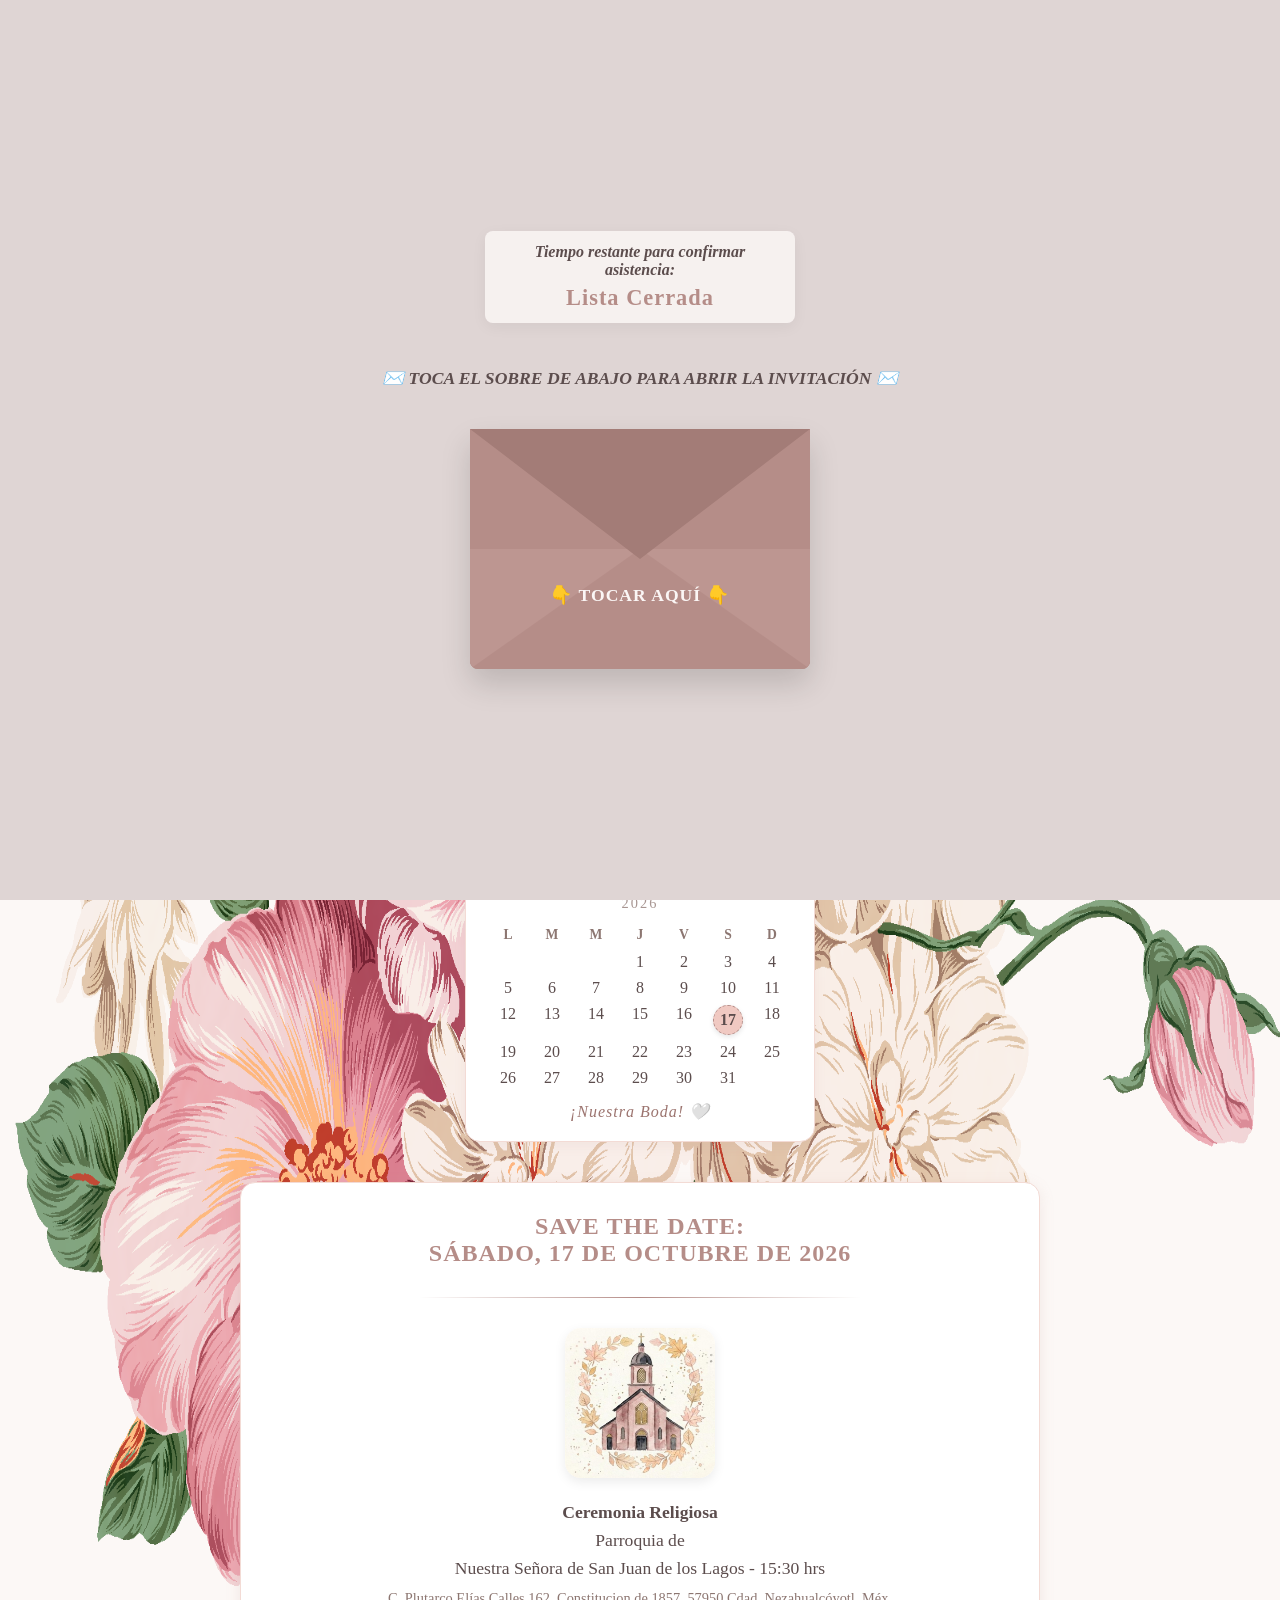
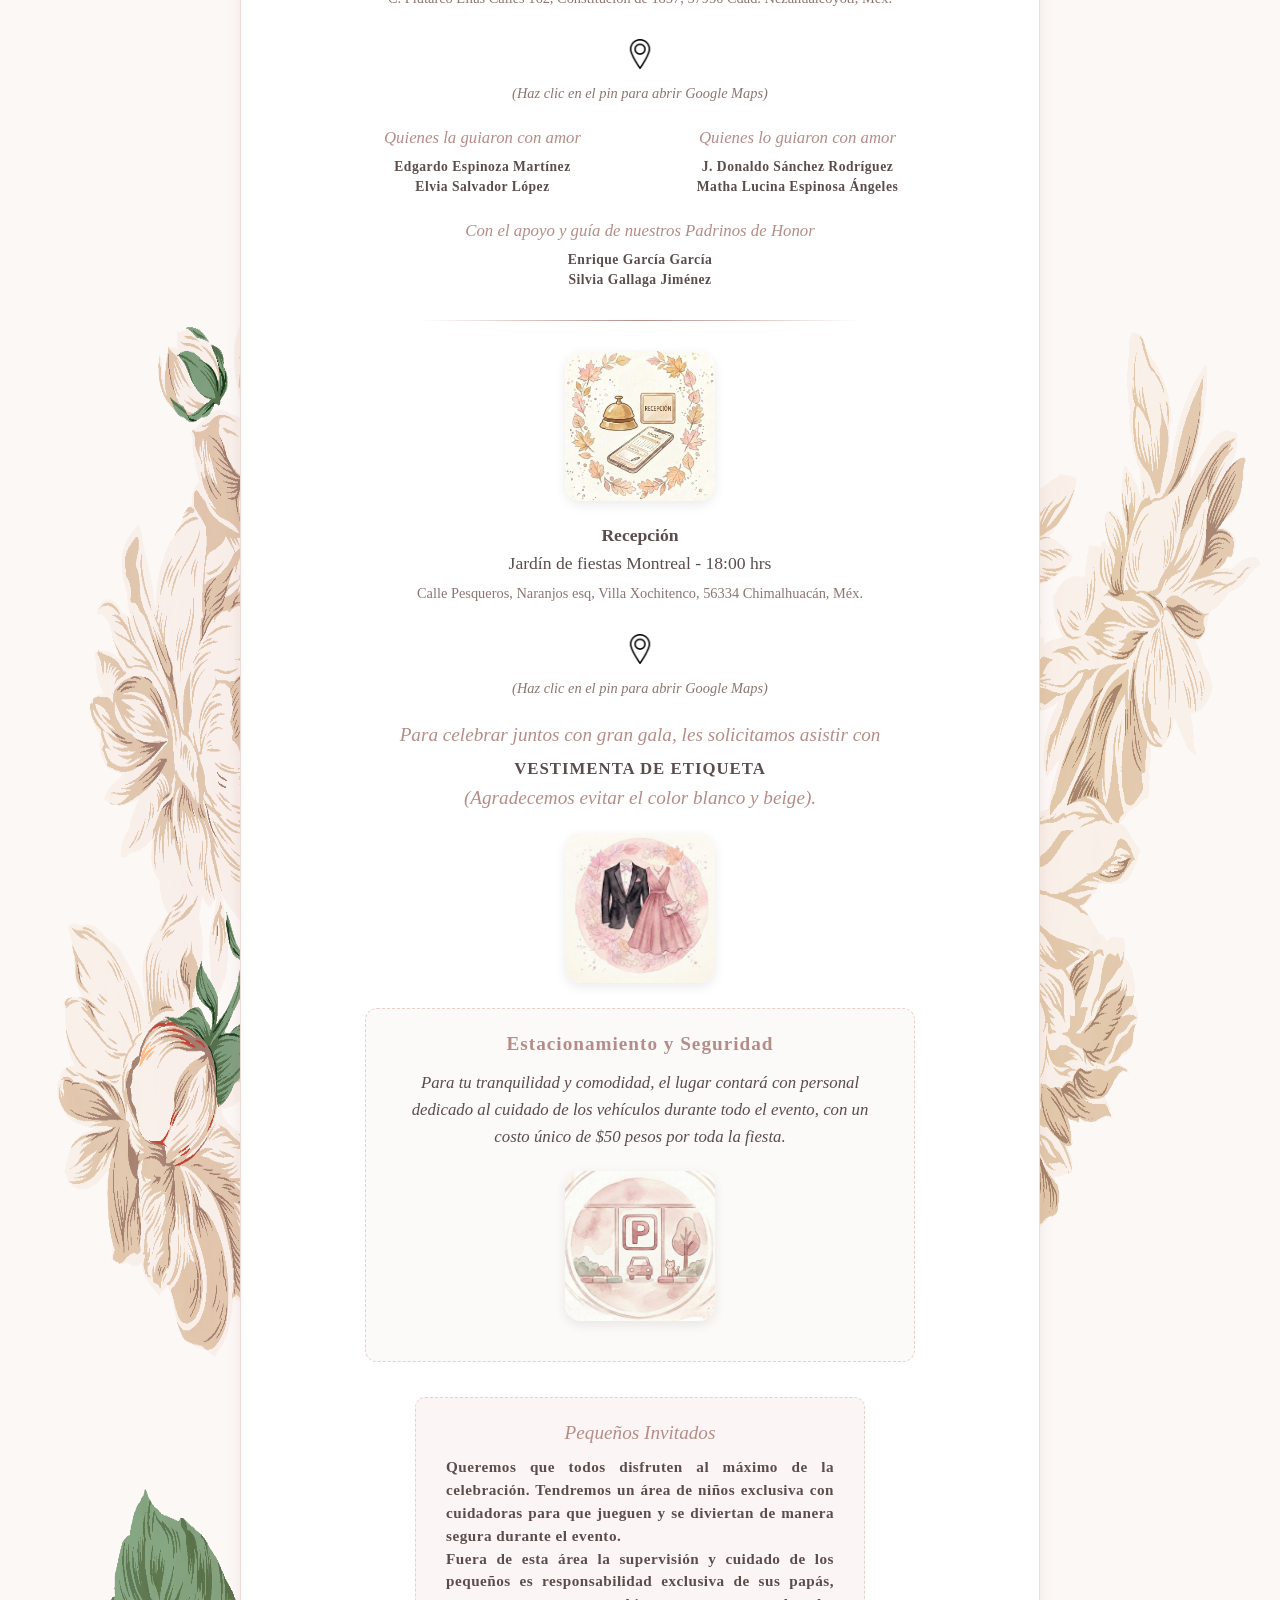
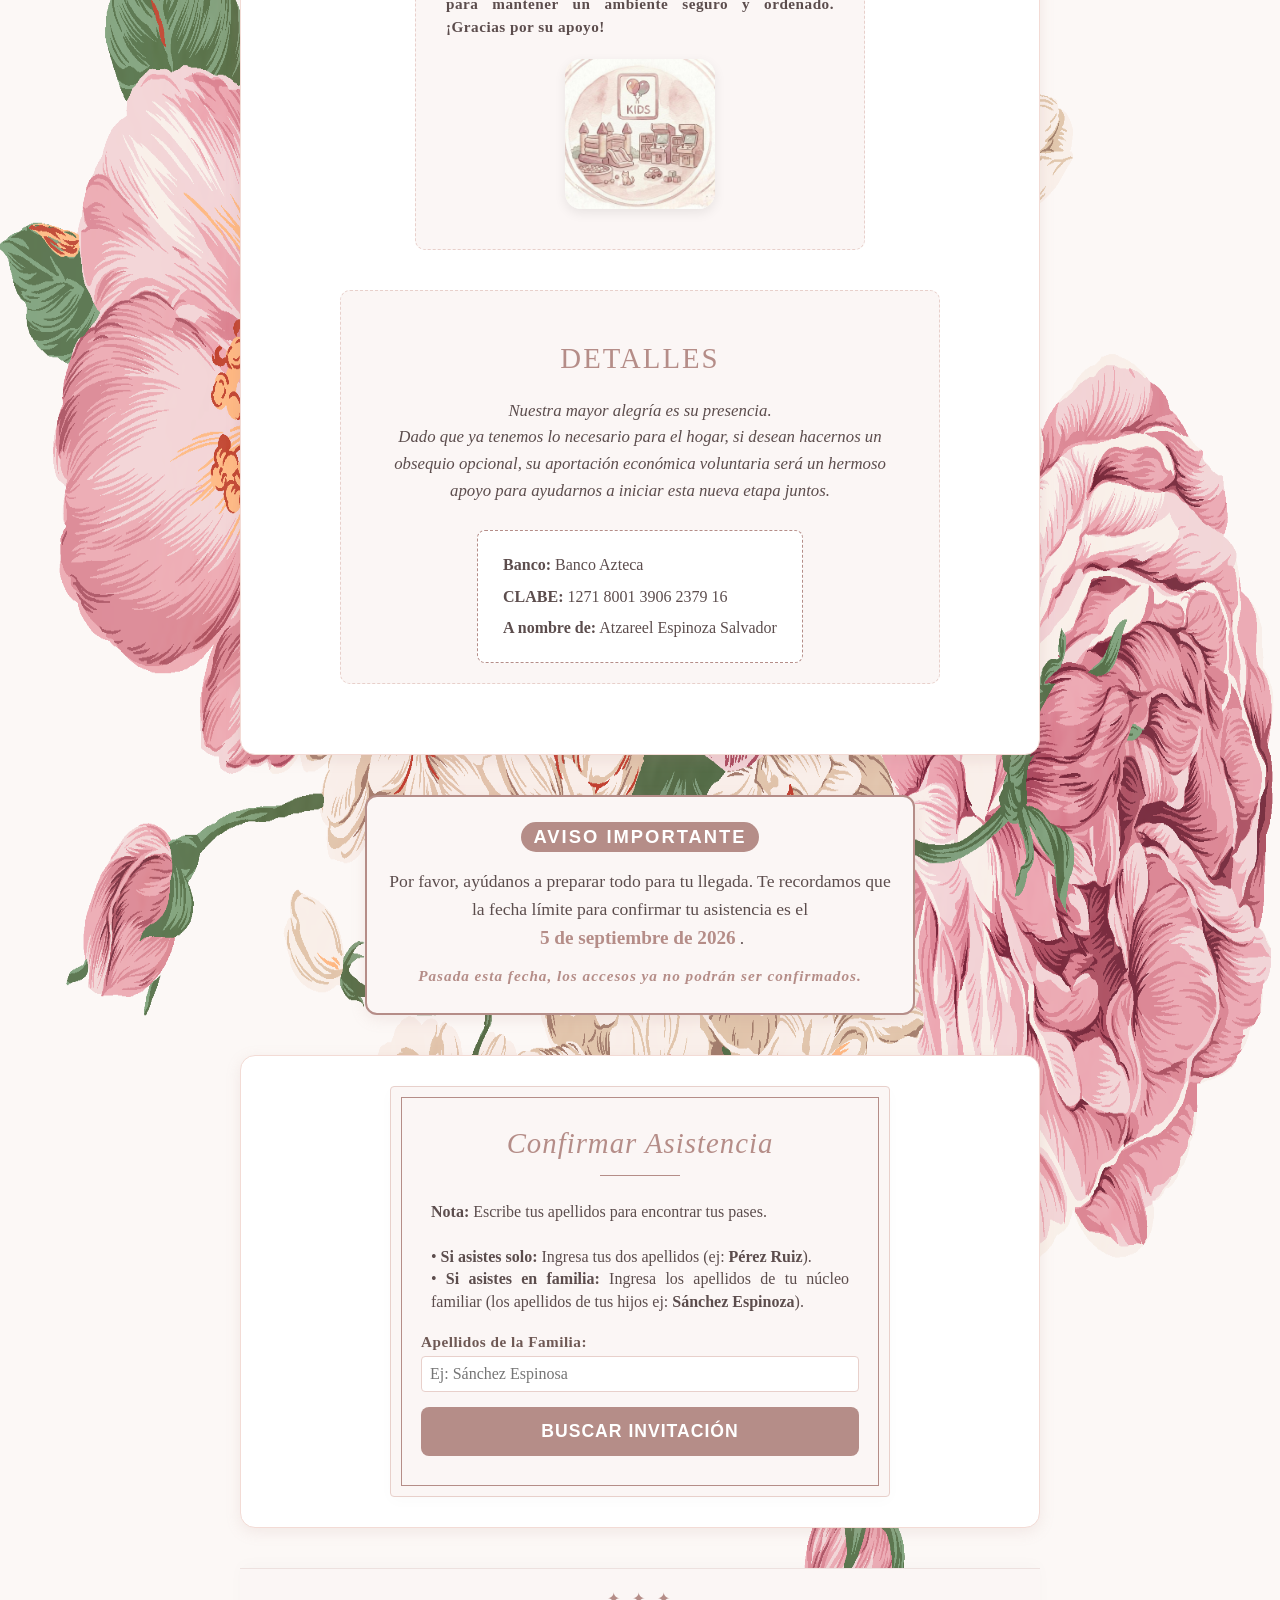
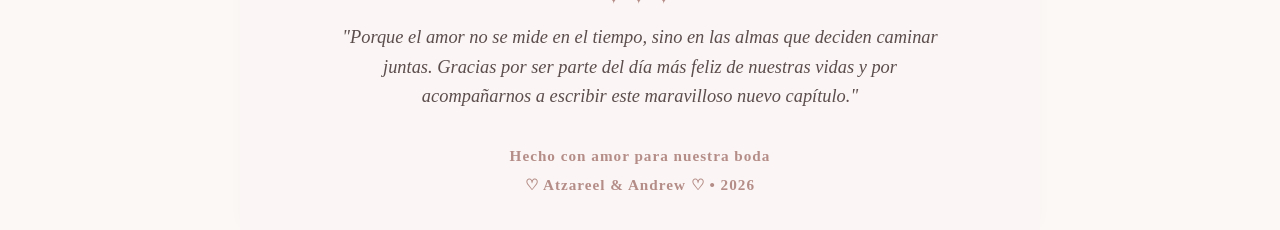
==== commit 0e94a3d2: "update invitation" ====
--- a/index.html
+++ b/index.html
@@ -4,19 +4,26 @@
     <meta charset="UTF-8">
     <meta name="viewport" content="width=device-width, initial-scale=1.0">
     <title>Nuestra Boda - Invitación Oficial</title>
+    <link rel="icon" href="data:image/svg+xml,<svg xmlns=%22http://www.w3.org/2000/svg%22 viewBox=%220 0 100 100%22><rect width=%22100%22 height=%22100%22 rx=%2220%22 fill=%22%23b58d88%22/><text y=%2270%22 x=%2210%22 font-size=%2265%22>💍</text></svg>">
     <link rel="stylesheet" type="text/css" href="css/styles.css">
 </head>
 <body>
-    <!-- CAPA DEL SOBRE (CORREGIDO APERTURA ÚNICA) -->
-    <div id="envelope-layer" class="envelope-wrapper">
-        <div class="envelope-container"> 
-            <div class="countdown-envelope">
+    <!-- CAPA DEL SOBRE (CORREGIDO APERTURA ÚNICA Y CLIC GLOBAL PARA ADULTOS) -->
+    <div id="envelope-layer" class="envelope-wrapper" onclick="abrirSobre(document.querySelector('.envelope'))" style="cursor: pointer;">
+        <div class="envelope-container" style="display: flex; flex-direction: column; align-items: center;"> 
+            <div class="countdown-envelope" style="pointer-events: none;">
                 <h3>Tiempo restante para confirmar asistencia:</h3>
                 <div id="timer-rsvp" class="timer-display">00d 00h 00m 00s</div>
             </div>
 
-            <div class="envelope" onclick="abrirSobre(this)">
-                <div class="envelope-text">ABRIR INVITACIÓN</div>
+            <p style="font-family: 'Georgia', serif; font-style: italic; color: #5c4d4d; font-size: 1.1rem; margin: 20px auto 15px auto; text-align: center; font-weight: bold; pointer-events: none;">
+                ✉️ TOCA EL SOBRE DE ABAJO PARA ABRIR LA INVITACIÓN ✉️
+            </p>
+
+            <div class="envelope">
+                <div class="envelope-text" style="font-weight: bold; font-size: 1.1rem; letter-spacing: 1px;">
+                    👇 TOCAR AQUÍ 👇
+                </div>
             </div>
         </div>
     </div>
@@ -76,7 +83,7 @@
                     <img src="img/church.png" alt="Church" class="invitation-img">
                 </div>
                 <strong>Ceremonia Religiosa</strong><br>
-                Parroquia de Nuestra Señora de San Juan de los Lagos - 16:00 hrs<br>
+                Parroquia de <br>Nuestra Señora de San Juan de los Lagos - 15:30 hrs<br>
                 <span style="font-size: 0.9rem; color: #8c7671;">
                     C. Plutarco Elías Calles 162, Constitucion de 1857, 57950 Cdad. Nezahualcóyotl, Méx.<br><br>
                     <a href="https://maps.app.goo.gl/B1A2YHB2rVFn5Psm7" target="_blank" style="color: inherit; text-decoration: none;">
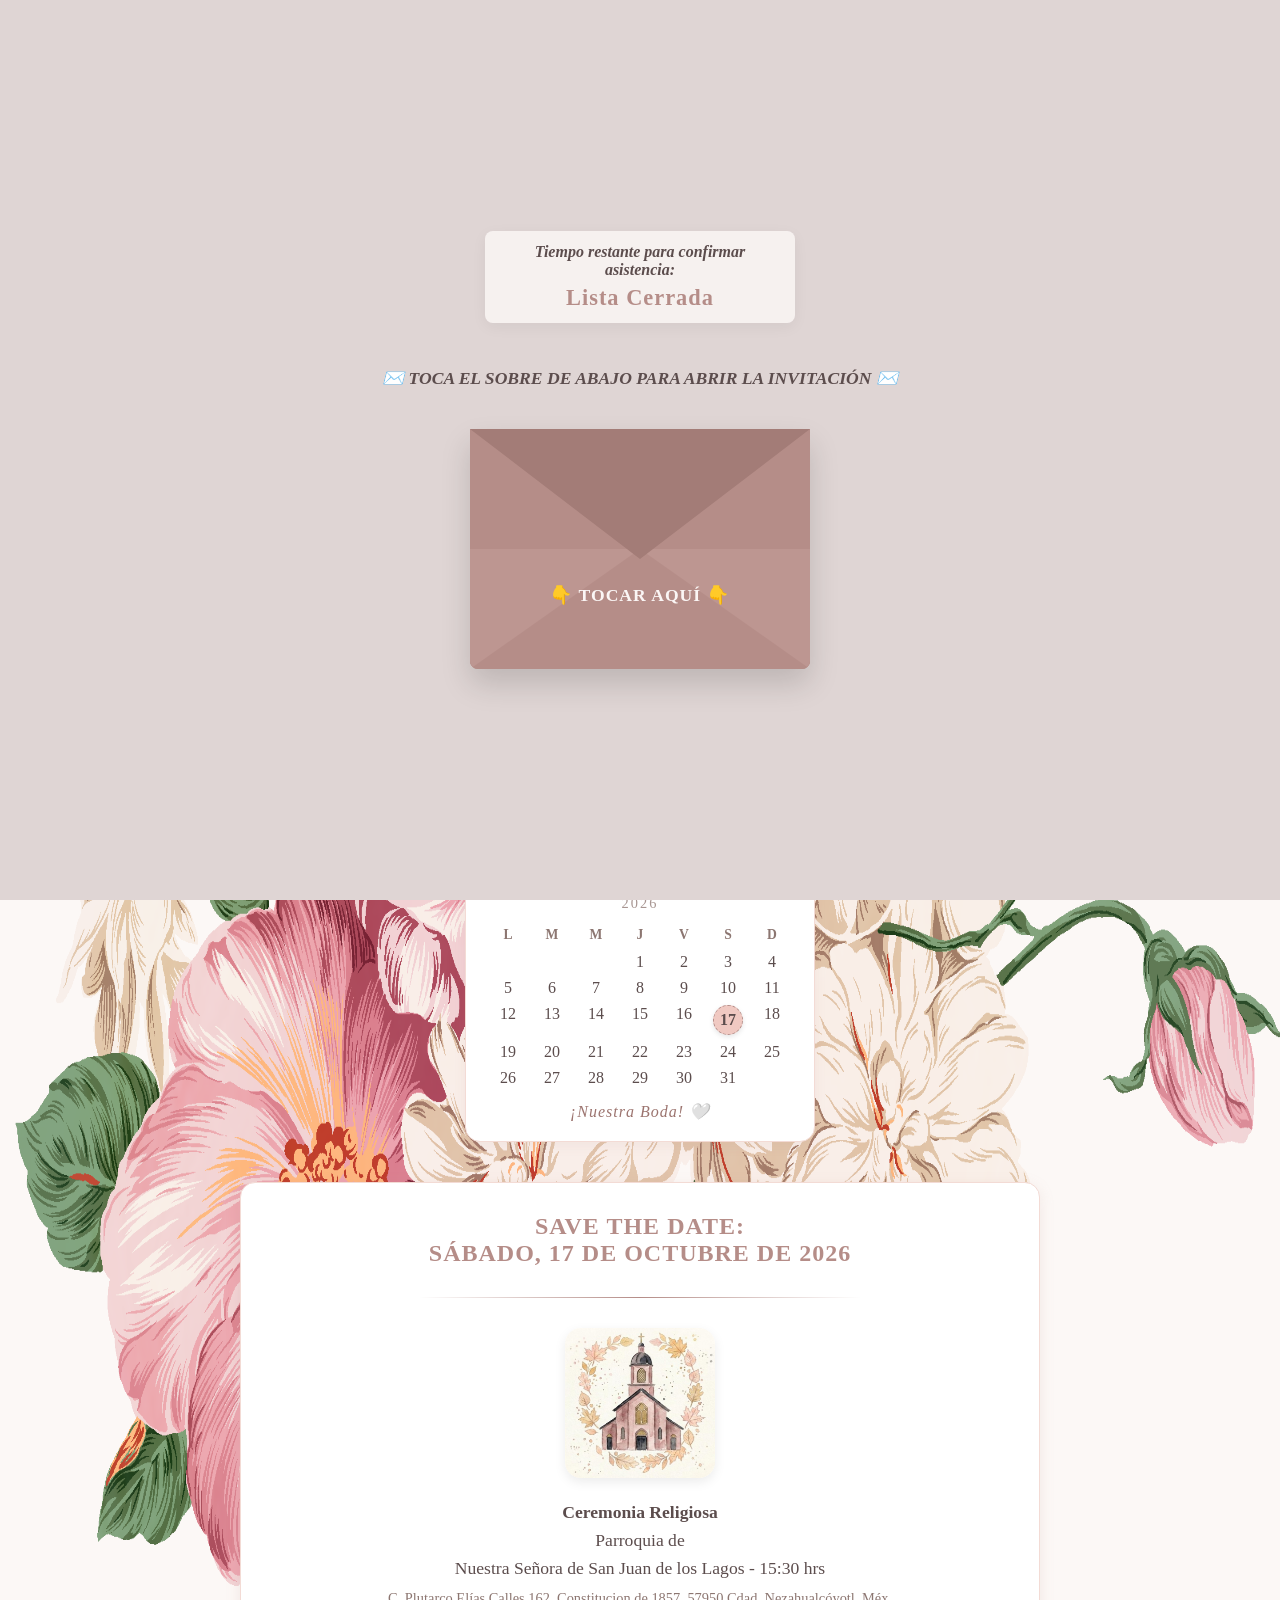
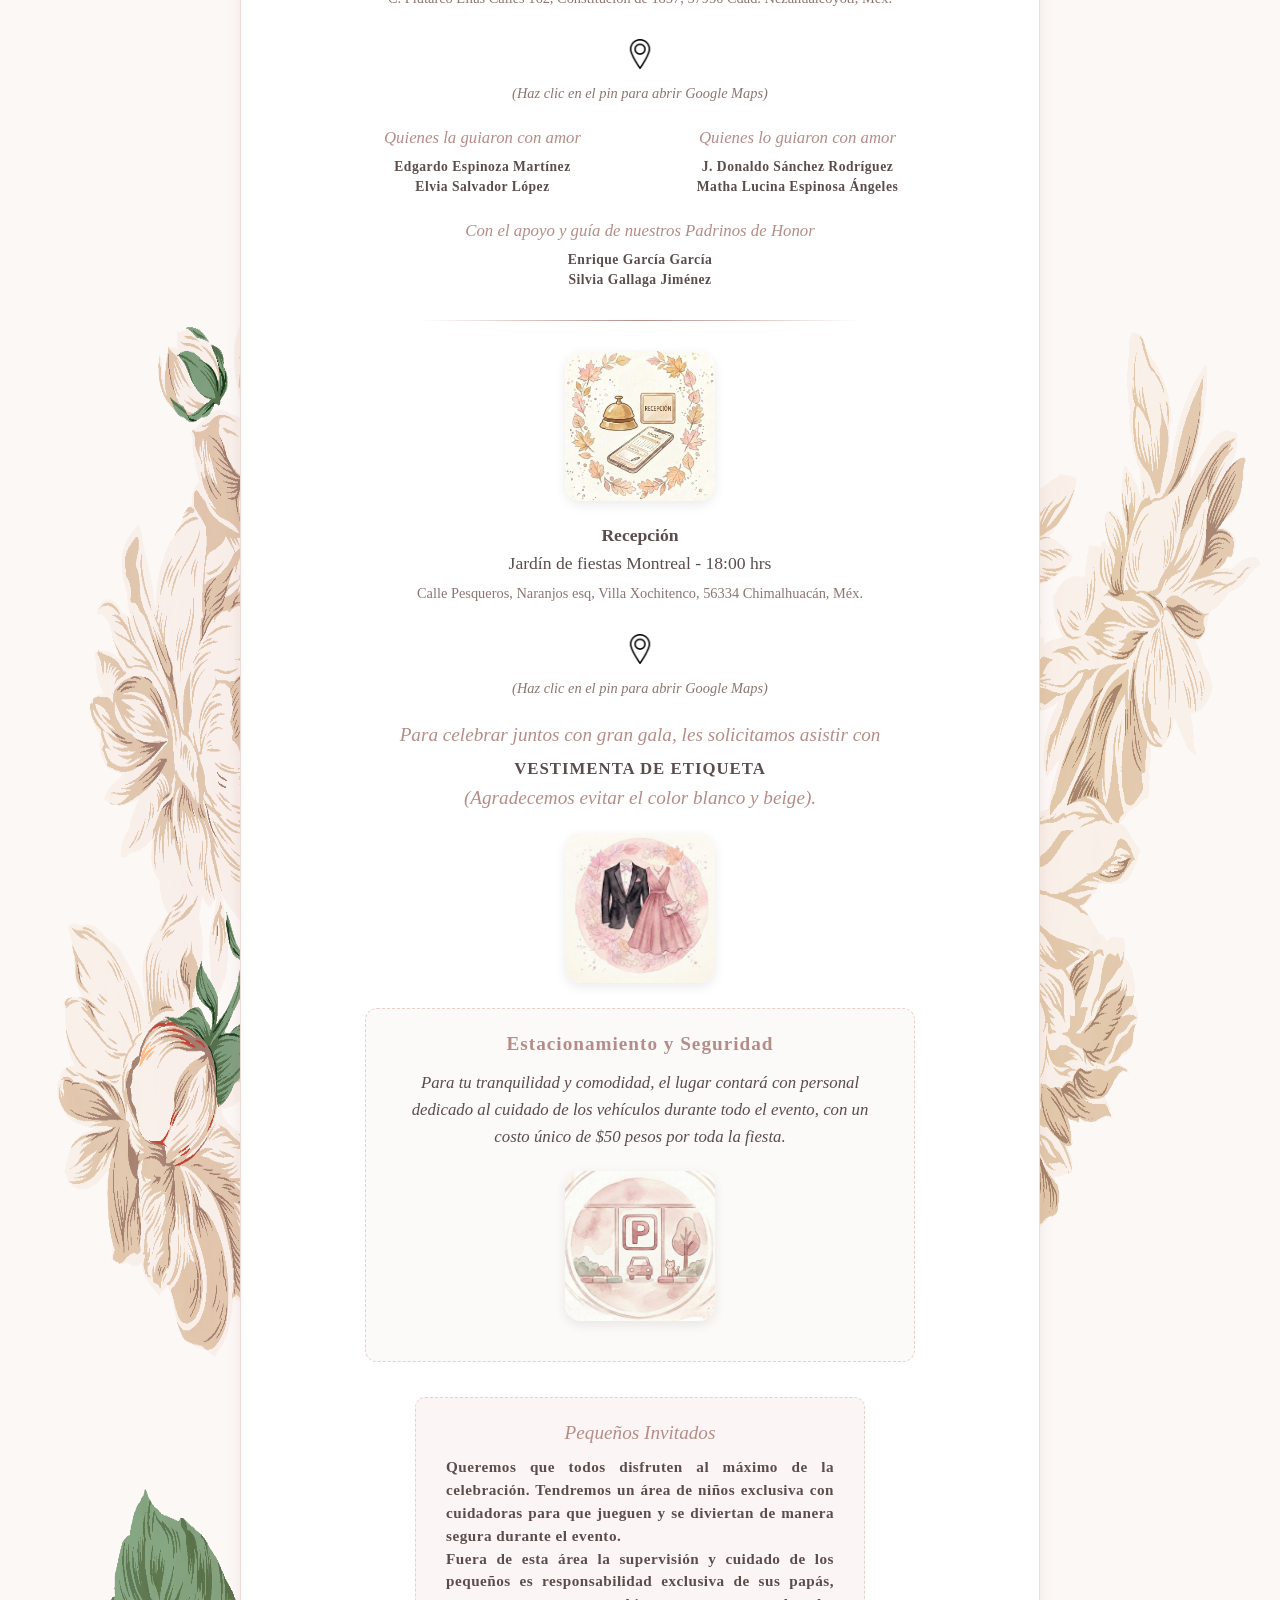
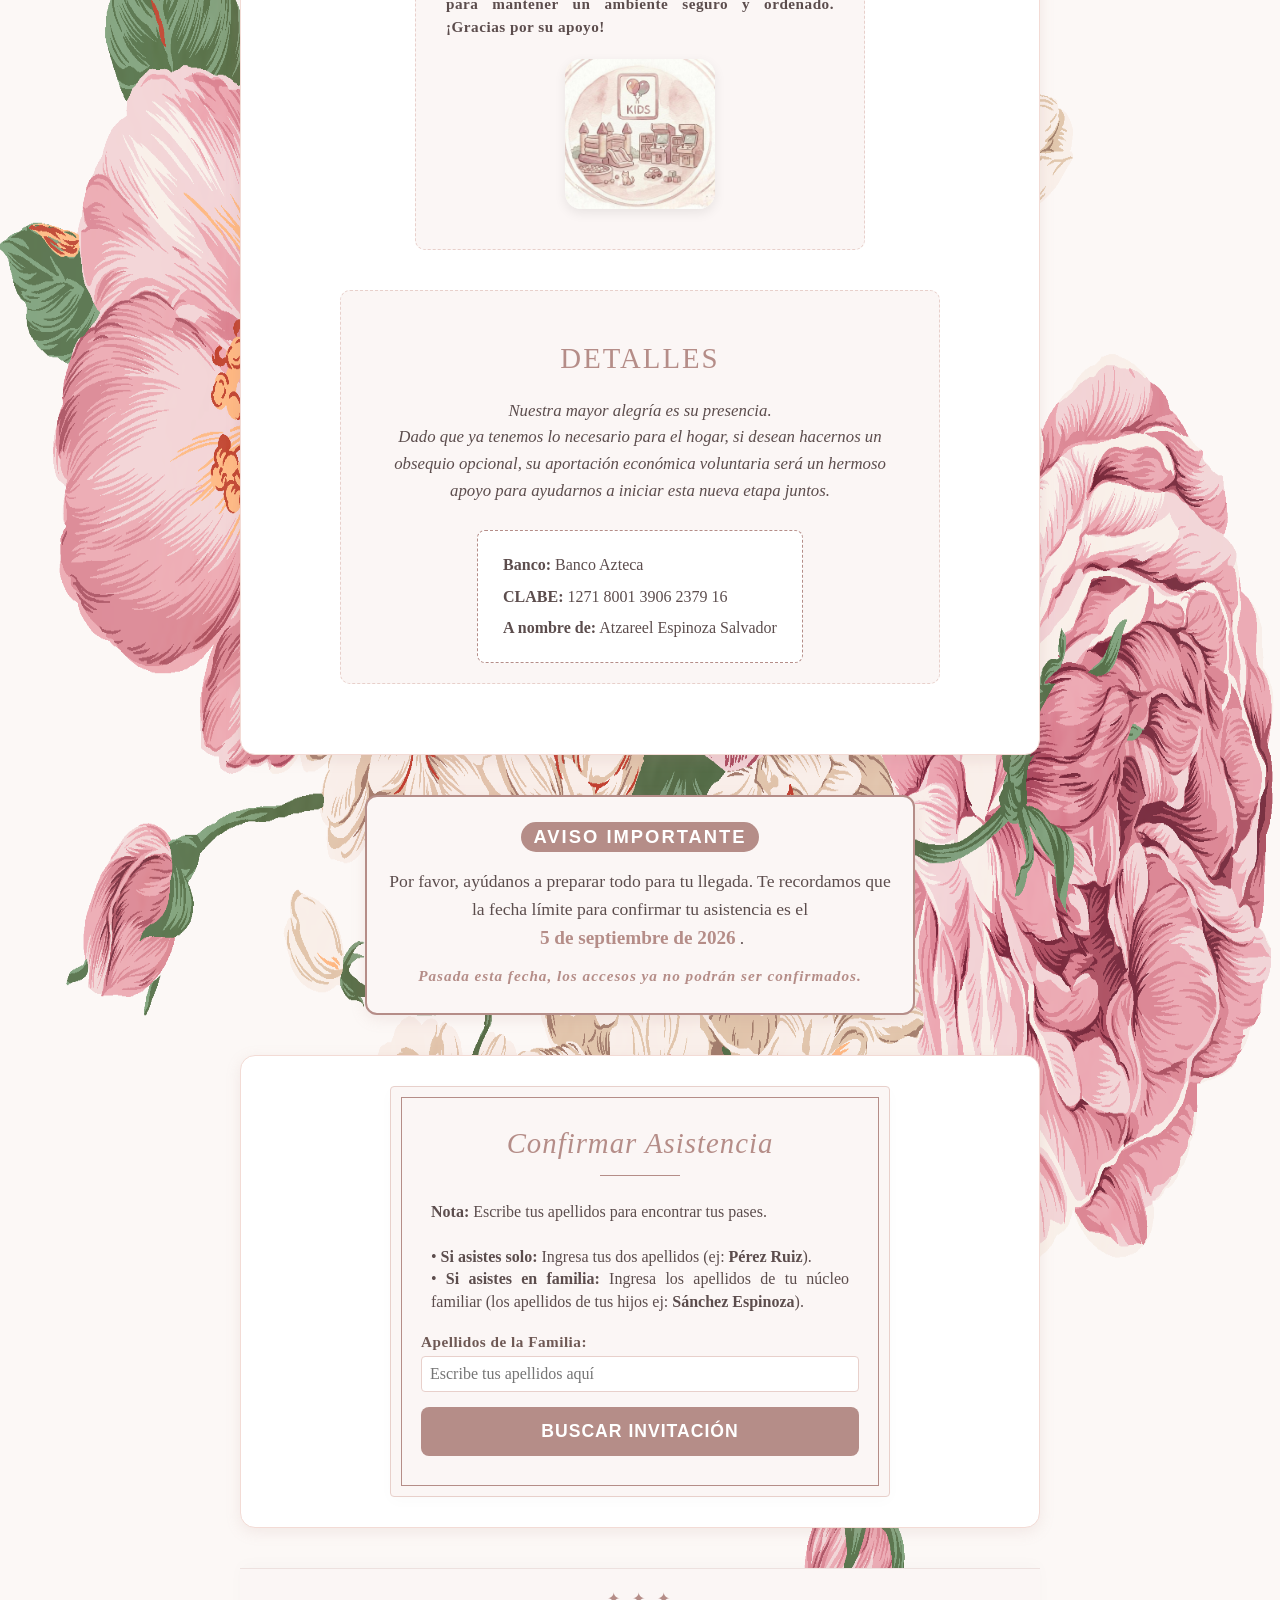
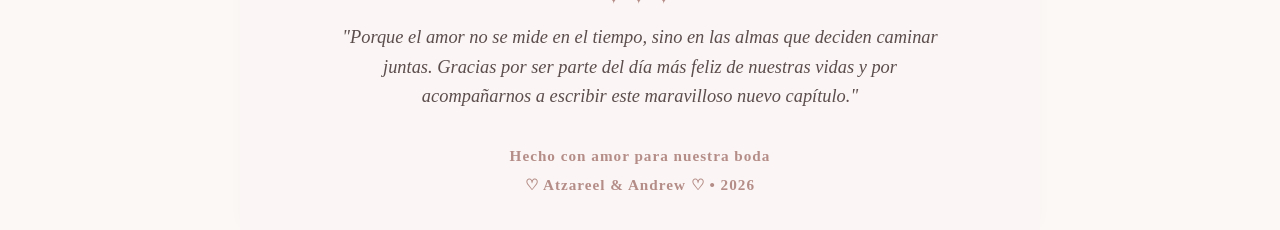
==== commit 61285049: "update" ====
--- a/index.html
+++ b/index.html
@@ -4,7 +4,8 @@
     <meta charset="UTF-8">
     <meta name="viewport" content="width=device-width, initial-scale=1.0">
     <title>Nuestra Boda - Invitación Oficial</title>
-    <link rel="icon" href="data:image/svg+xml,<svg xmlns=%22http://www.w3.org/2000/svg%22 viewBox=%220 0 100 100%22><rect width=%22100%22 height=%22100%22 rx=%2220%22 fill=%22%23b58d88%22/><text y=%2270%22 x=%2210%22 font-size=%2265%22>💍</text></svg>">
+    <link rel="icon" href="img/bodaIcon.png">
+    <link rel="apple-touch-icon" sizes="180x180" href="img/bodaIcon.png">
     <link rel="stylesheet" type="text/css" href="css/styles.css">
 </head>
 <body>
@@ -233,7 +234,7 @@
                     <form id="rsvp-search-form">
                         <div class="grupo-input" style="text-align: left; margin-bottom: 15px;">
                             <label for="rsvp-search-input" style="display: block; margin-bottom: 5px; font-weight: bold;">Apellidos de la Familia:</label>
-                            <input type="text" id="rsvp-search-input" placeholder="Ej: Sánchez Espinosa" autocomplete="off" required style="width: 100%; padding: 8px; border: 1px solid #e8d0cb; border-radius: 4px;">
+                            <input type="text" id="rsvp-search-input" placeholder="Escribe tus apellidos aquí" autocomplete="off" required style="width: 100%; padding: 8px; border: 1px solid #e8d0cb; border-radius: 4px;">
                         </div>
                         <button type="submit" class="btn-principal" id="btn-search-family">BUSCAR INVITACIÓN</button>
                     </form>
--- a/css/styles.css
+++ b/css/styles.css
@@ -845,4 +845,25 @@
 
         .icono-musica {
             margin-right: 6px;
+        }
+
+        /* Animación de pulsación */
+        @keyframes parpadeoCarga {
+            0% { opacity: 0.4; }
+            50% { opacity: 1; }
+            100% { opacity: 0.4; }
+        }
+
+        /* Clase que aplicará el movimiento */
+        .texto-cargando {
+            animation: parpadeoCarga 1.5s infinite ease-in-out;
+            color: #b58d88; /* Tu color rosa elegante de la boda */
+            font-weight: bold;
+        }
+
+        /* Clase específica para el botón en estado de envío */
+        .btn-enviando {
+            animation: parpadeoCarga 1.5s infinite ease-in-out;
+            cursor: not-allowed !important; /* Cambia el cursor para indicar que está bloqueado */
+            opacity: 0.8;
         }
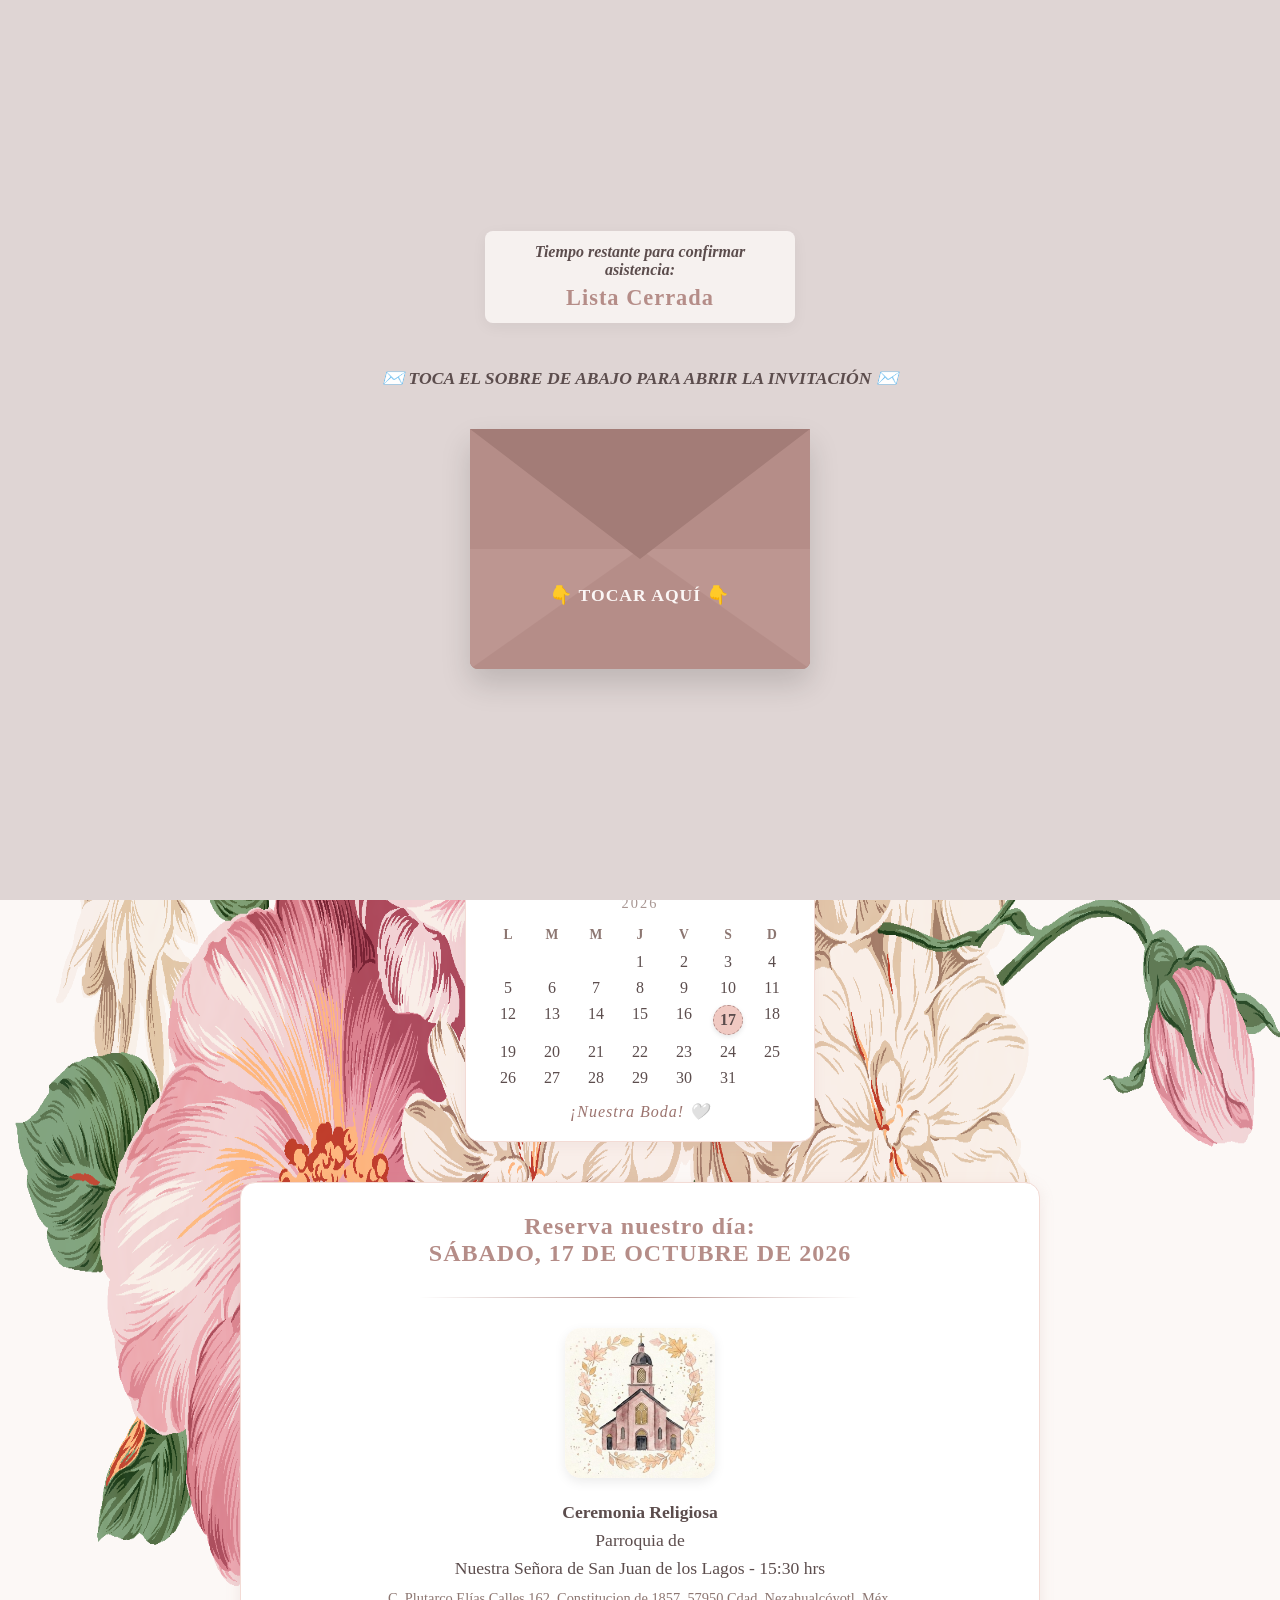
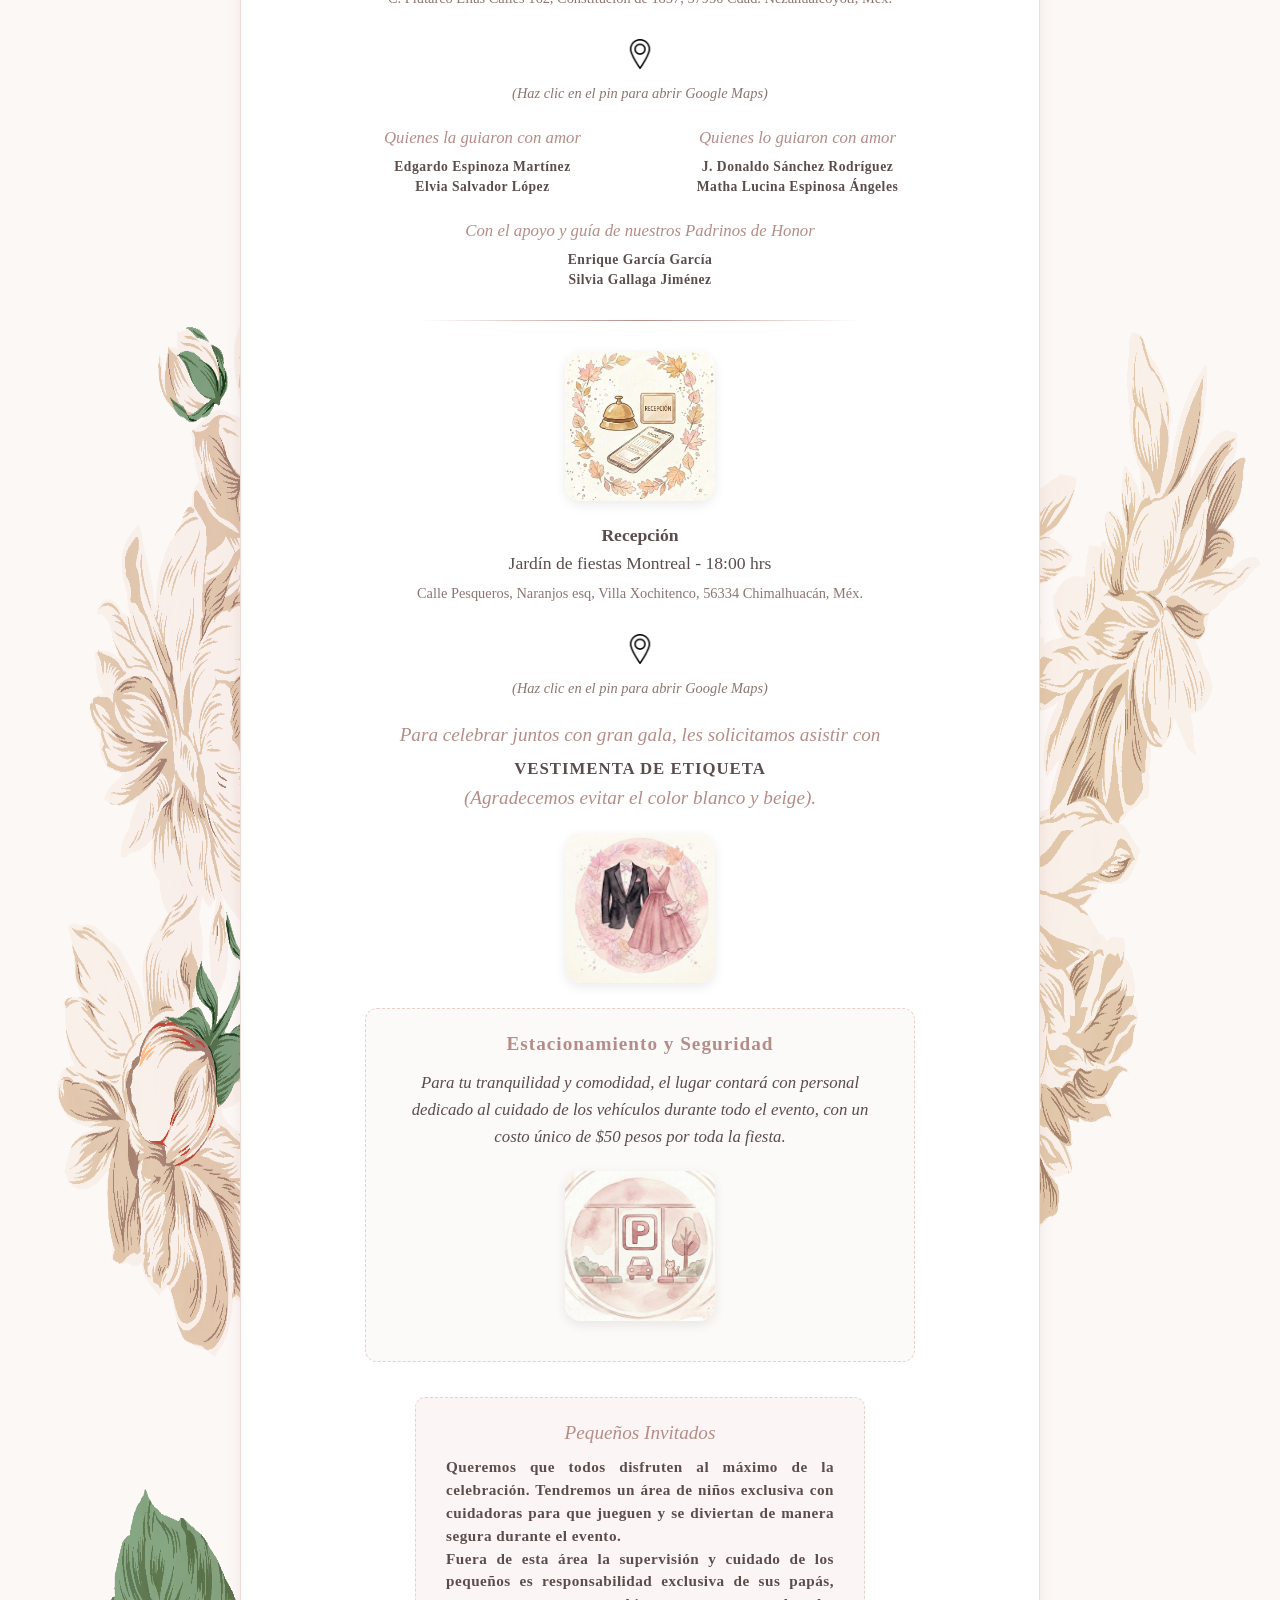
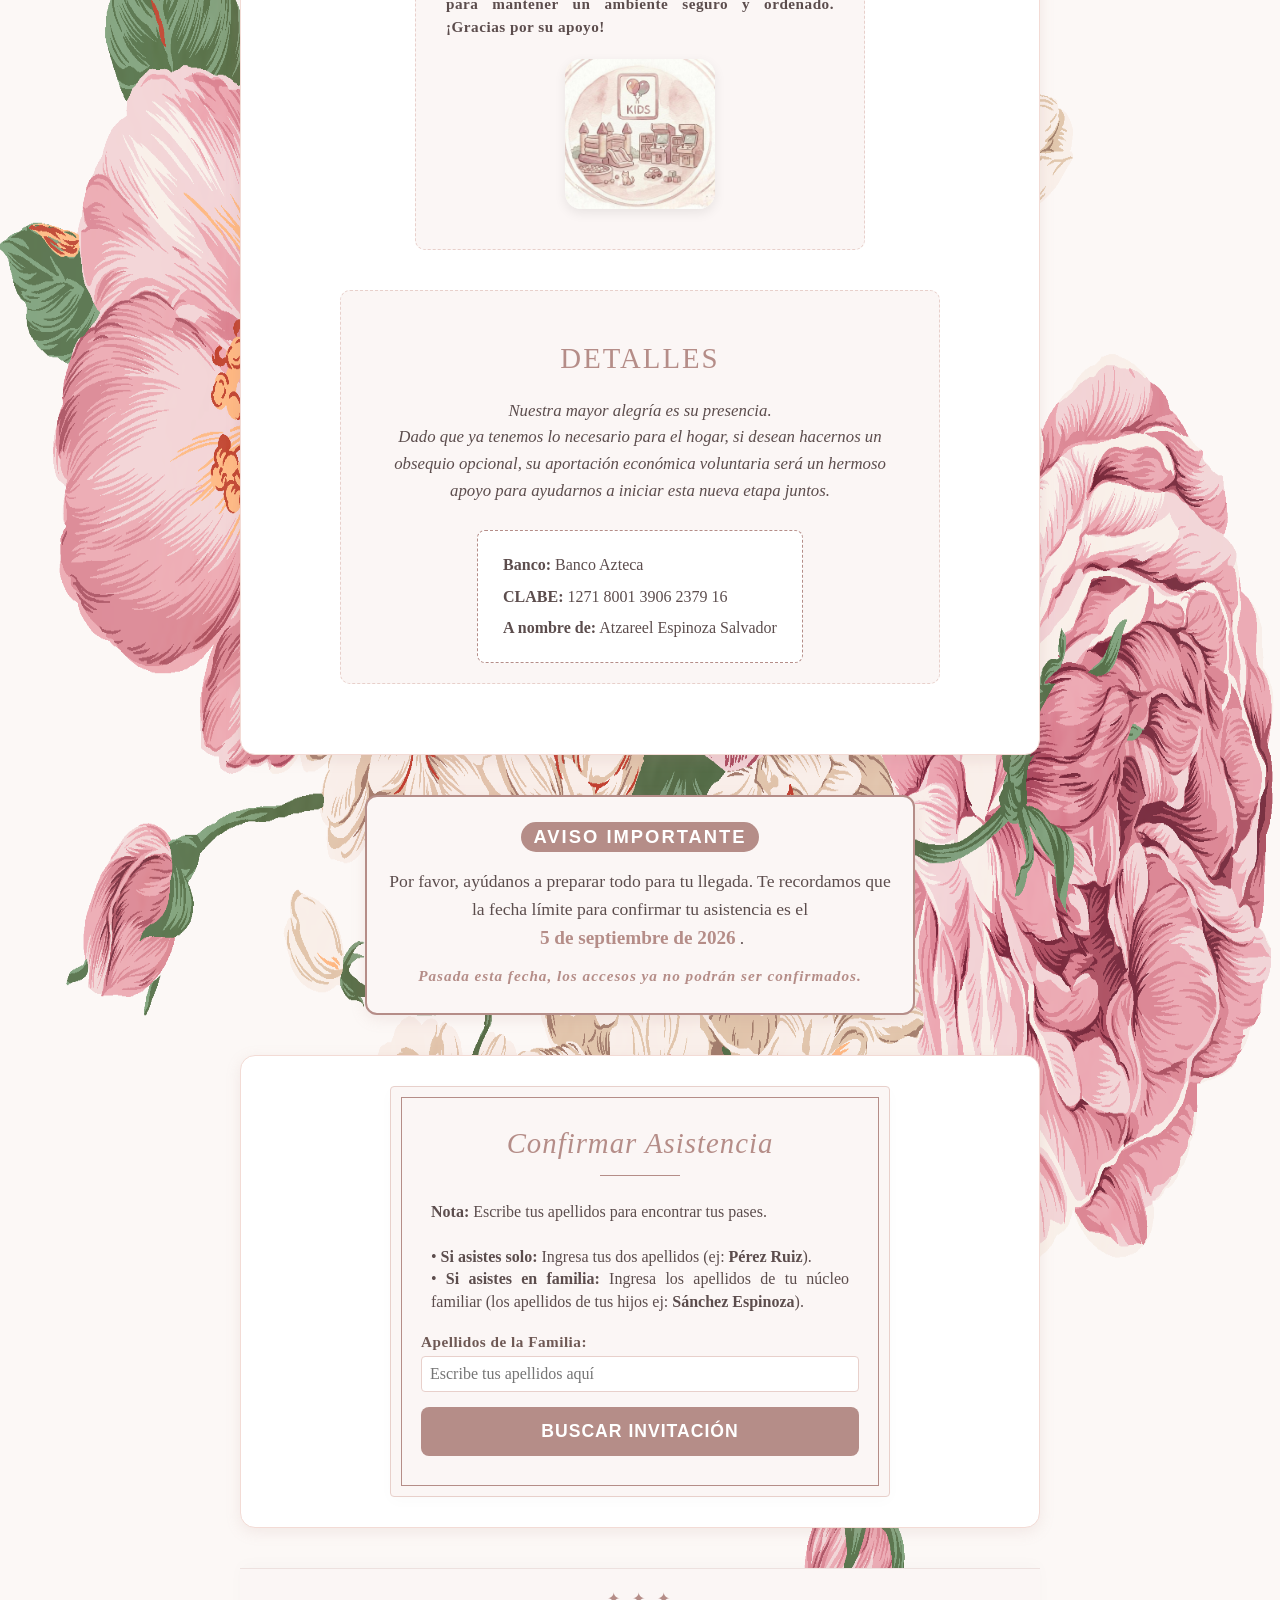
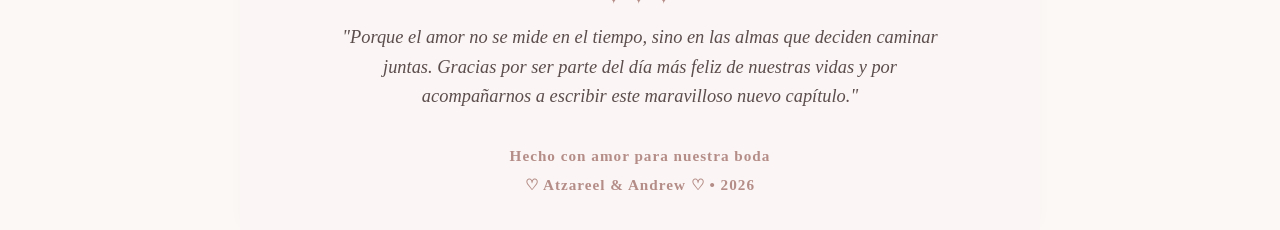
==== commit d33ec9e8: "Update confirmar pases" ====
--- a/index.html
+++ b/index.html
@@ -75,7 +75,7 @@
 
         <!-- DETALLES DE LA CELEBRACIÓN -->
         <div class="details-section">
-            <div class="date">SAVE THE DATE:<br>SÁBADO, 17 DE OCTUBRE DE 2026</div>
+            <div class="date">Reserva nuestro día:<br>SÁBADO, 17 DE OCTUBRE DE 2026</div>
             <div class="divider"></div>
 
             <!-- CEREMONIA RELIGIOSA -->
@@ -242,20 +242,23 @@
                     <div id="search-error-msg" style="color: #cc0000; font-style: italic; font-size: 0.95rem; margin-top: 15px; display: none;"></div>
                 </div>
 
-                <!-- FORMULARIO DE INVITADOS (SE MUESTRA TRAS BUSCAR) -->
+                <!-- FORMULARIO DE INVITADOS (MODIFICADO CON SWITCHES) -->
                 <form id="wedding-rsvp-form" style="display: none;">
                     <div id="rsvp-family-header"></div>
 
-                    <div id="super-check-container" style="background-color: #fbf6f5; padding: 12px; max-width: 320px; margin: 0 auto 20px auto; display: flex; align-items: center; border-radius: 4px; border: 1px dashed #e8d0cb;">
-                        <input type="checkbox" id="super-check" checked style="width: 20px; height: 20px; margin-right: 12px; accent-color: #b58d88; cursor: pointer;">
-                        <label for="super-check" style="cursor: pointer; user-select: none; font-weight: bold; font-size: 1rem; color: #b58d88;">
-                            Confirmar todos los pases ✔
+                    <!-- Switch Global / Super Switch -->
+                    <div id="super-check-container" style="background-color: #fbf6f5; padding: 12px; max-width: 320px; margin: 0 auto 20px auto; display: flex; align-items: center; justify-content: space-between; border-radius: 4px; border: 1px dashed #e8d0cb;">
+                        <span id="super-check-label" style="font-weight: bold; font-size: 1rem; color: #b58d88; user-select: none;">Confirmar todos los pases</span>
+                        <label class="switch-asistencia">
+                            <input type="checkbox" id="super-check" checked>
+                            <span class="slider-switch"></span>
                         </label>
                     </div>
 
                     <div id="rsvp-guests-list" style="text-align: left; max-width: 320px; margin: 0 auto 30px auto;"></div>
 
-                    <button type="button" id="btn-submit-rsvp" style="background-color: #b58d88; color: white; border: none; padding: 12px 35px; font-family: 'Georgia', serif; font-size: 1rem; cursor: pointer; letter-spacing: 1px; transition: background 0.3s; border-radius: 4px;">
+                    <!-- El botón cambiará de texto, color y acción dinámicamente -->
+                    <button type="button" id="btn-submit-rsvp" style="background-color: #b58d88; color: white; border: none; padding: 12px 35px; font-family: 'Georgia', serif; font-size: 1rem; cursor: pointer; letter-spacing: 1px; transition: all 0.3s; border-radius: 4px; width: 100%; max-width: 320px;">
                         CONFIRMAR ASISTENCIA
                     </button>
                 </form>
--- a/css/styles.css
+++ b/css/styles.css
@@ -866,4 +866,55 @@
             animation: parpadeoCarga 1.5s infinite ease-in-out;
             cursor: not-allowed !important; /* Cambia el cursor para indicar que está bloqueado */
             opacity: 0.8;
+        }
+
+        /* --- NUEVOS ESTILOS PARA LOS SWITCHES DE ASISTENCIA --- */
+        .switch-asistencia {
+            position: relative;
+            display: inline-block;
+            width: 50px;
+            height: 26px;
+        }
+
+        /* Ocultar el checkbox nativo */
+        .switch-asistencia input {
+            opacity: 0;
+            width: 0;
+            height: 0;
+        }
+
+        /* El cuerpo del Switch (Por defecto: ROJO / NO) */
+        .slider-switch {
+            position: absolute;
+            cursor: pointer;
+            top: 0;
+            left: 0;
+            right: 0;
+            bottom: 0;
+            background-color: #cc0000; /* Rojo */
+            transition: .4s;
+            border-radius: 34px;
+        }
+
+        /* El círculo interno del Switch */
+        .slider-switch::before {
+            position: absolute;
+            content: "";
+            height: 18px;
+            width: 18px;
+            left: 4px;
+            bottom: 4px;
+            background-color: white;
+            transition: .4s;
+            border-radius: 50%;
+        }
+
+        /* Cuando está activo (VERDE / SÍ) */
+        .switch-asistencia input:checked + .slider-switch {
+            background-color: #28a745; /* Verde */
+        }
+
+        /* Desplazamiento del círculo al activarse */
+        .switch-asistencia input:checked + .slider-switch::before {
+            transform: translateX(24px);
         }
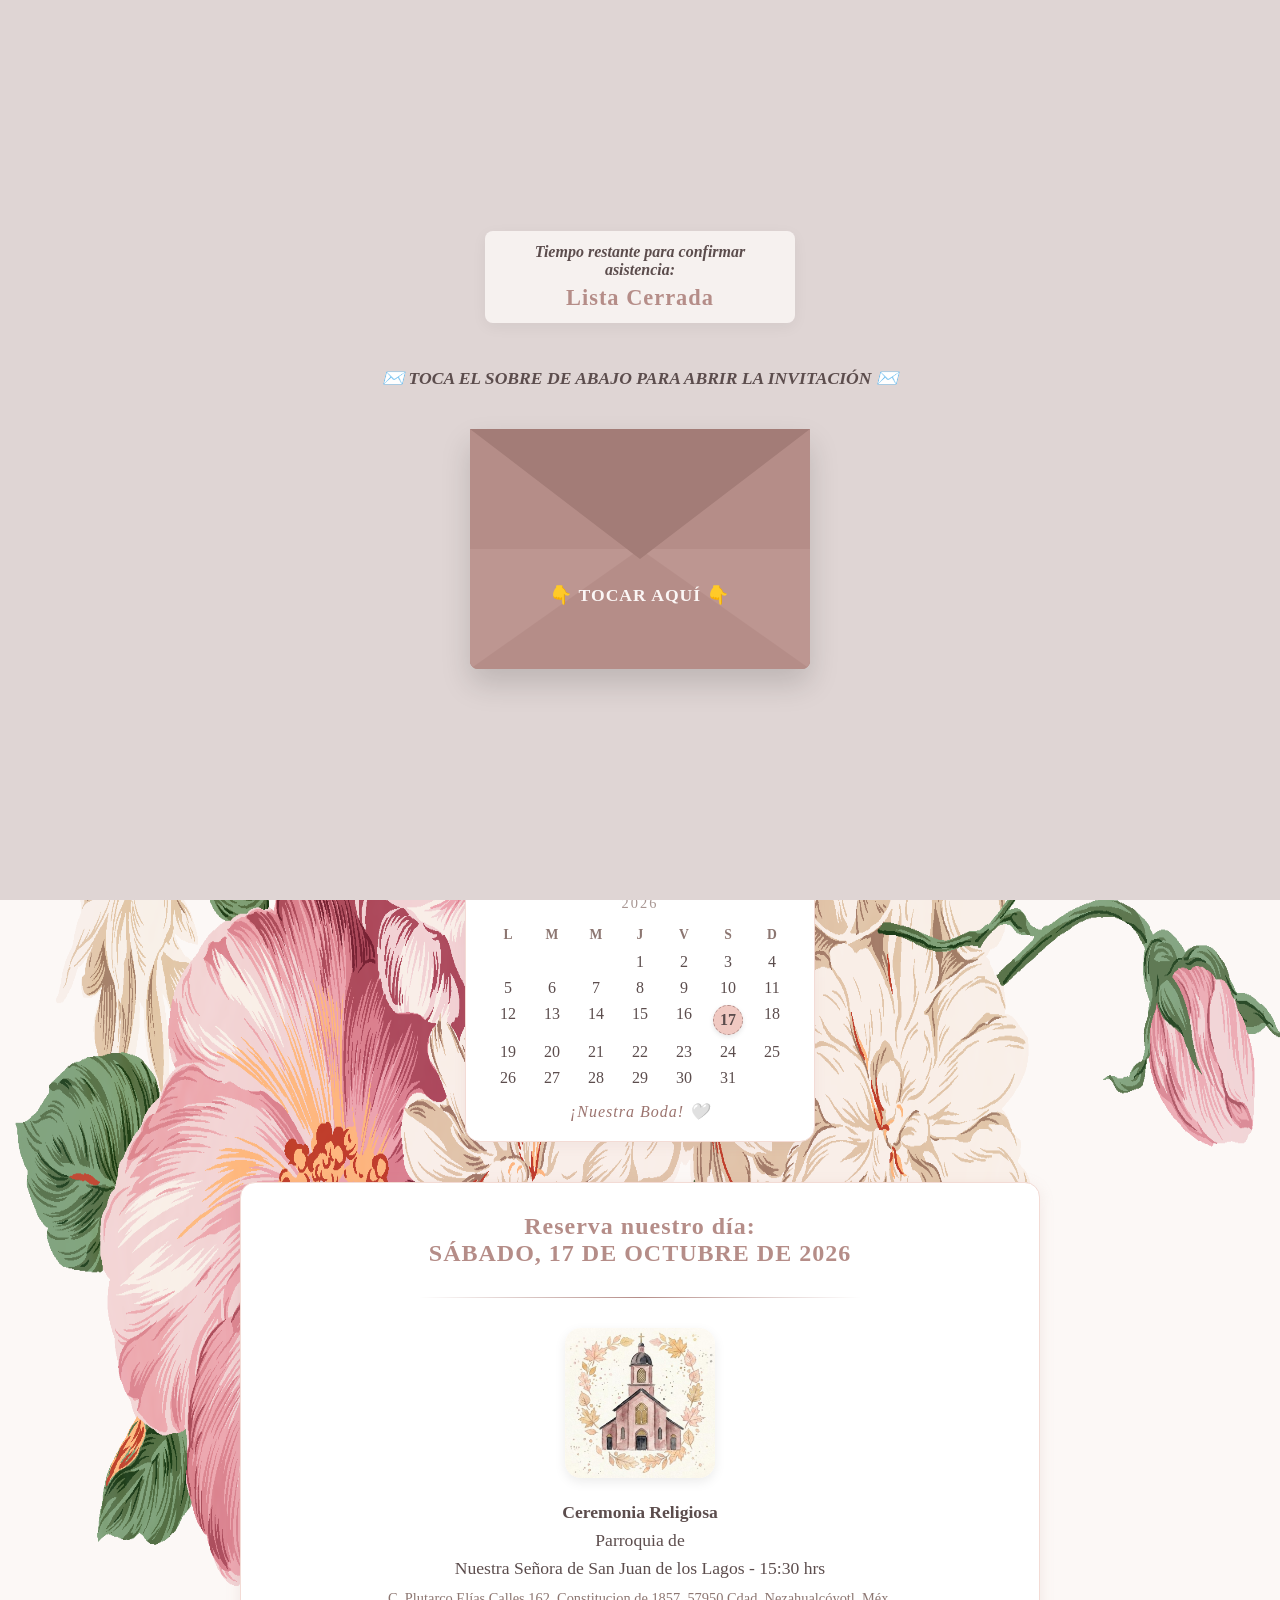
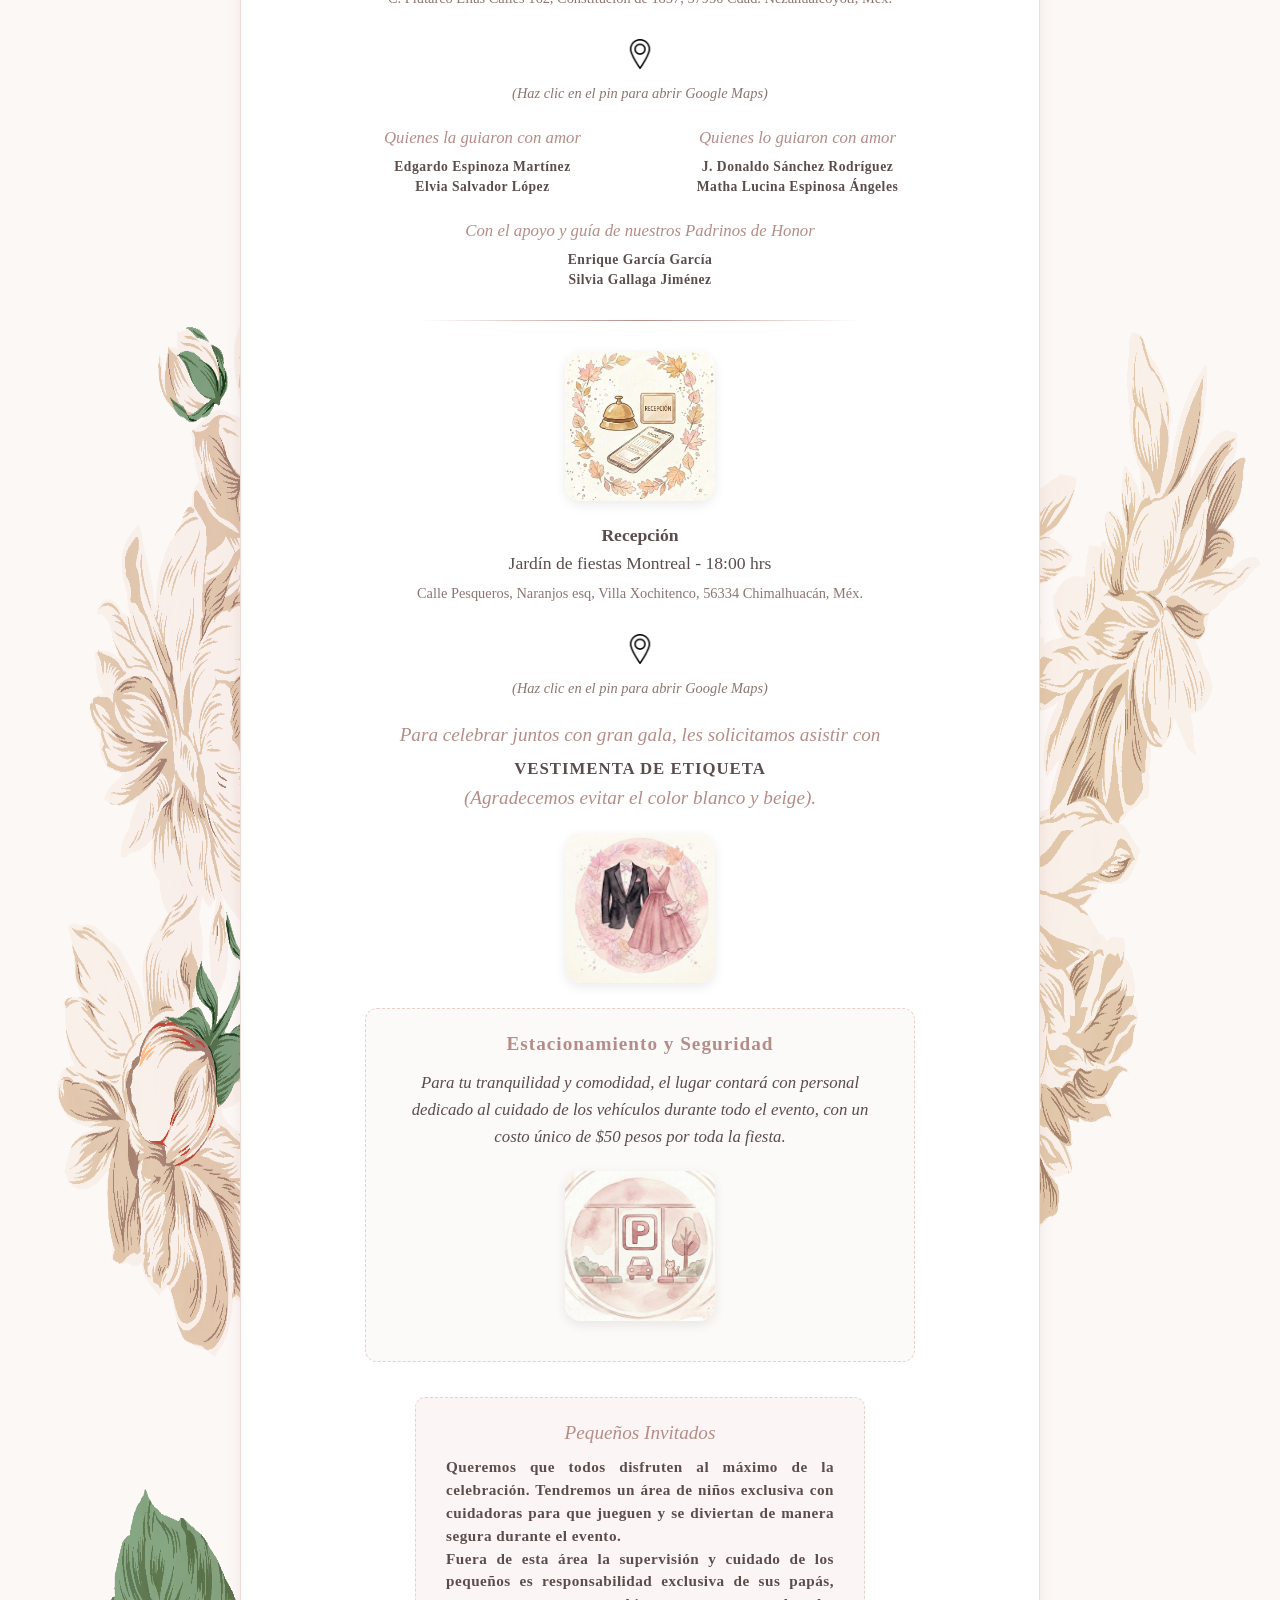
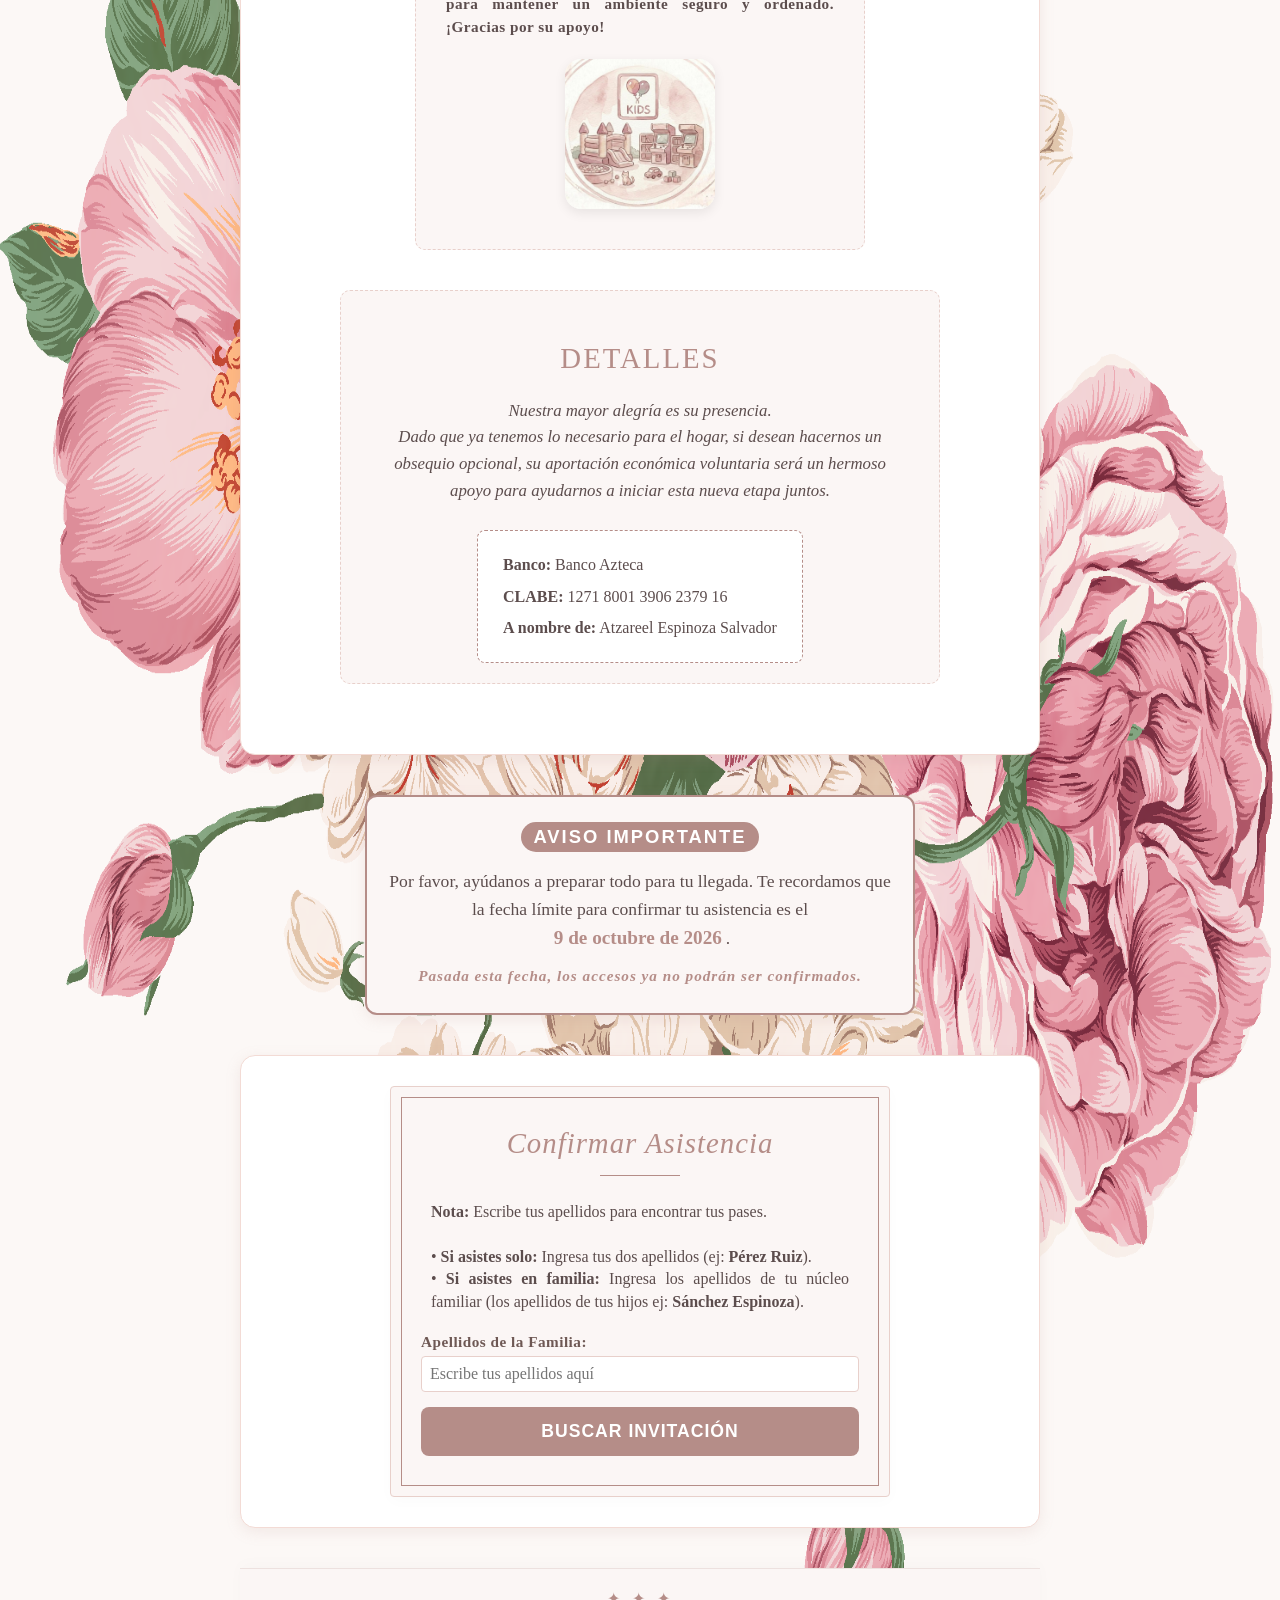
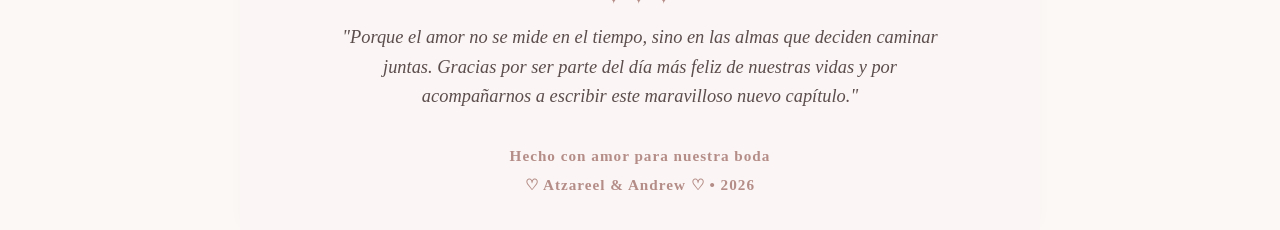
==== commit d6ea4d11: "update StD[Date]" ====
--- a/index.html
+++ b/index.html
@@ -209,7 +209,7 @@
             <p class="disclaimer-text">
                 Por favor, ayúdanos a preparar todo para tu llegada. 
                 Te recordamos que la fecha límite para confirmar tu asistencia es el 
-                <strong>5 de septiembre de 2026</strong>. 
+                <strong>9 de octubre de 2026</strong>. 
                 <span style="font-size: 0.95rem; letter-spacing: 1px; color: #b58d88; font-style: italic; font-weight: bold;">Pasada esta fecha, los accesos ya no podrán ser confirmados.</span>
             </p>
         </div>
